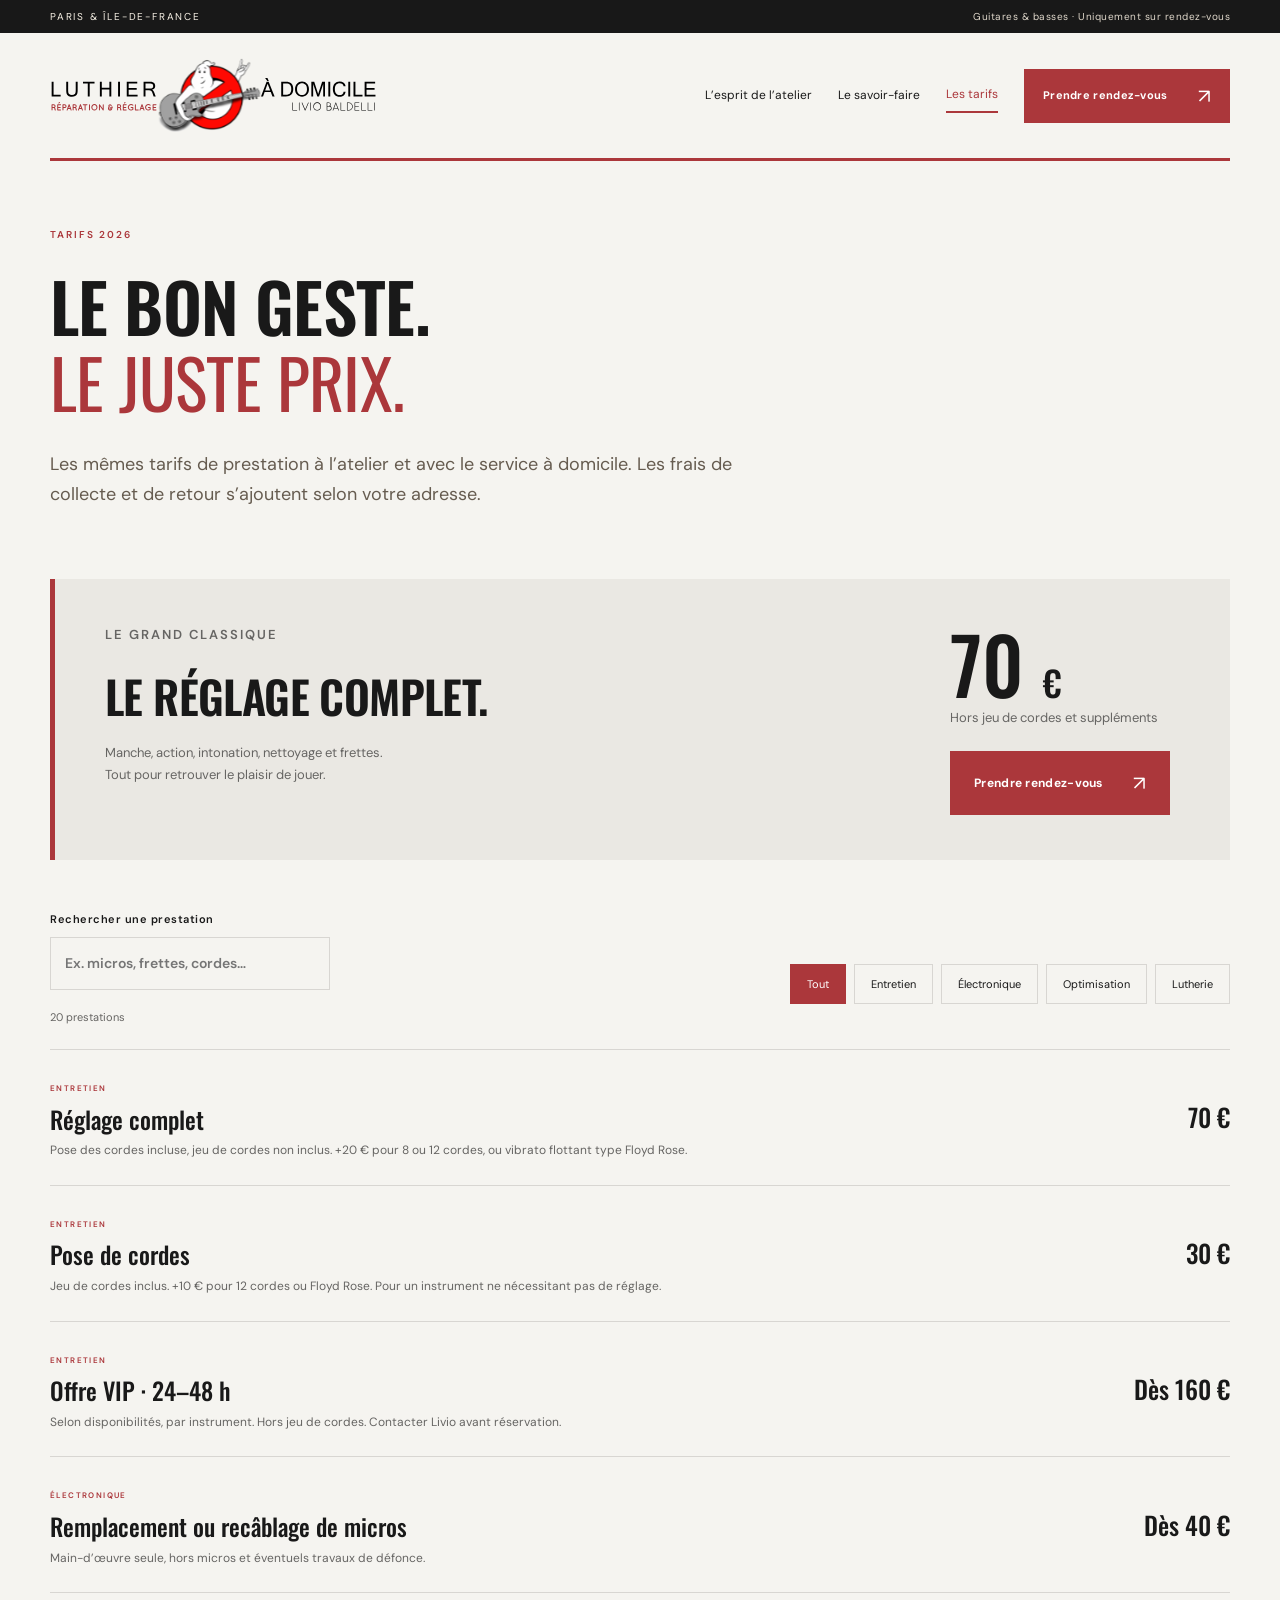
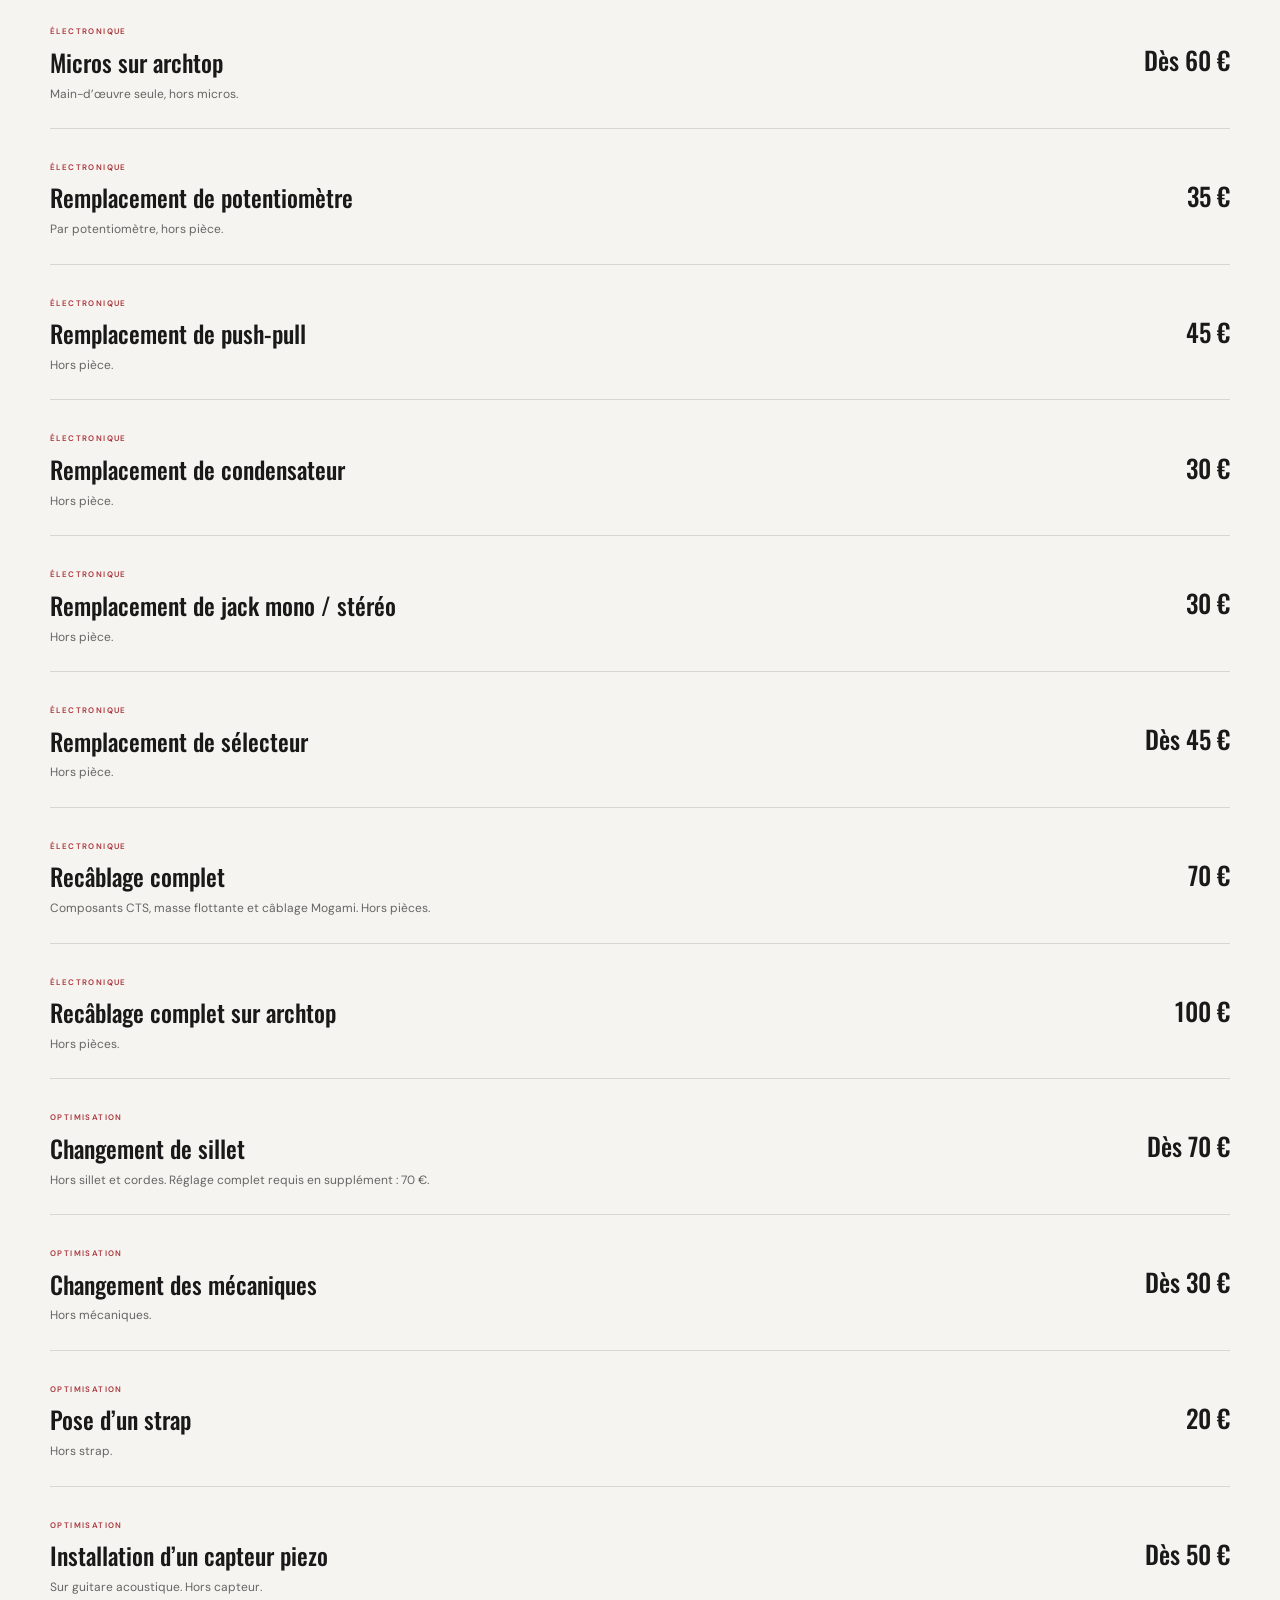
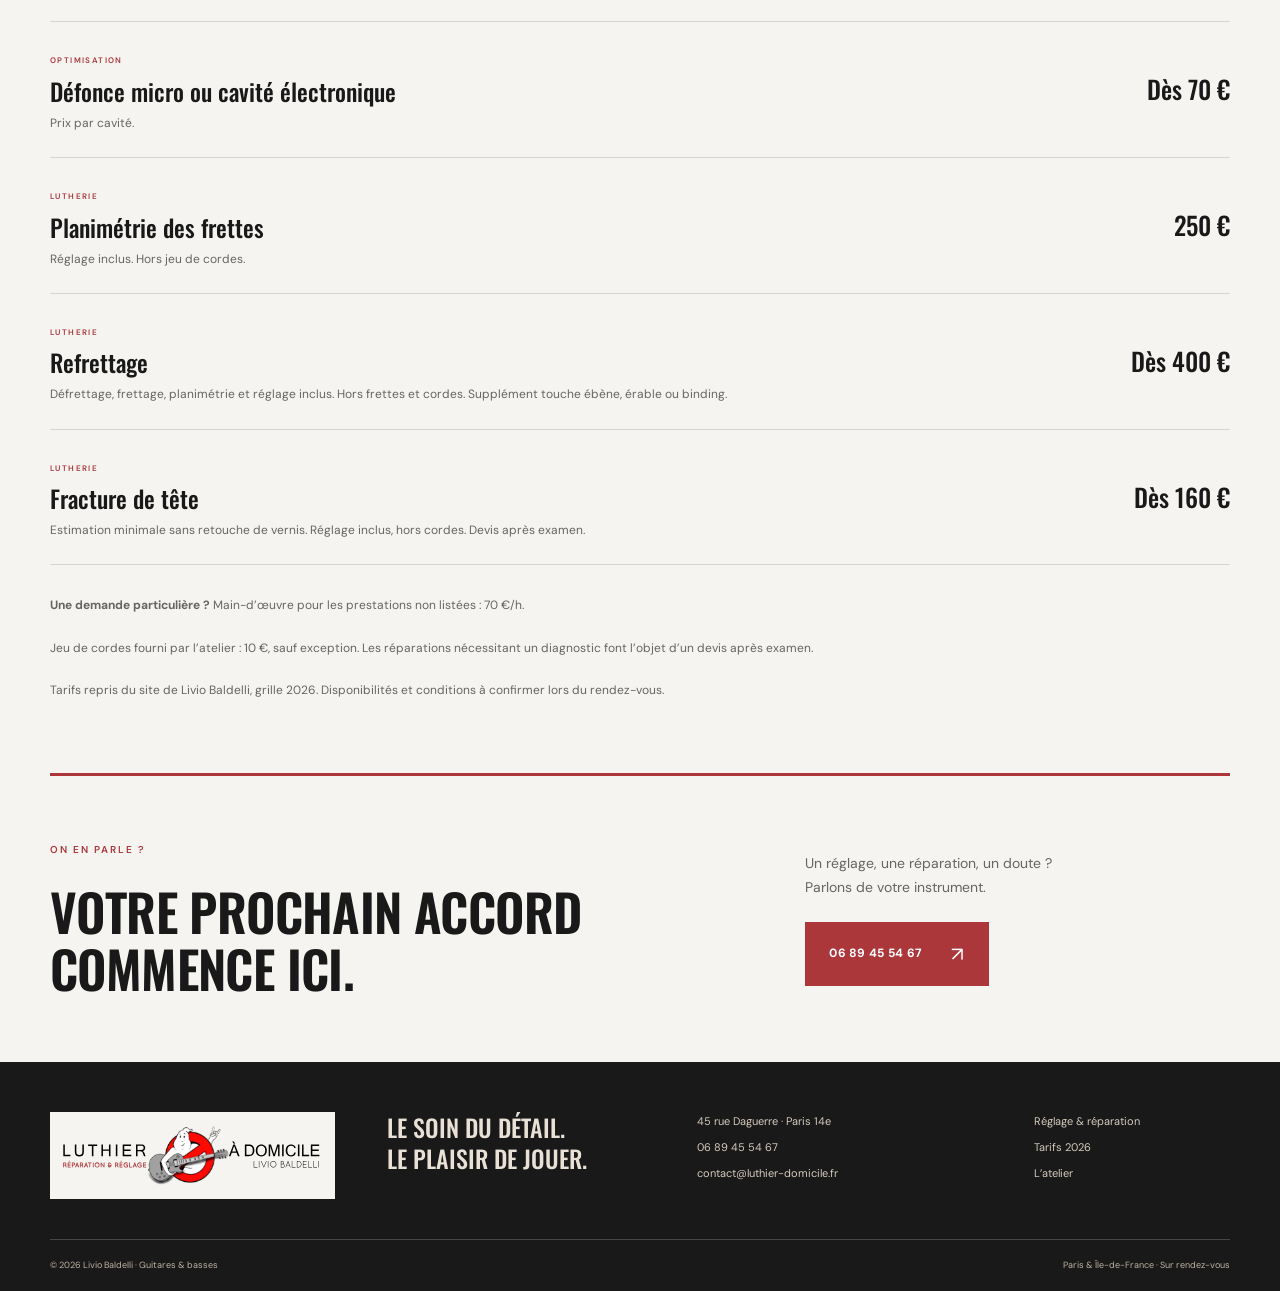
==== nos-tarifs.html @ fce6a9d0 "Add files via upload" ====
<!doctype html><html lang="fr"><head><meta charset="utf-8"><meta name="viewport" content="width=device-width,initial-scale=1"><title>Tarifs luthier Paris 2026 · Réglage guitare 70 € | Livio Baldelli</title><meta name="description" content="Consultez les tarifs 2026 : réglage complet 70 €, pose de cordes 30 €, planimétrie 250 €. Lutherie et électronique guitare et basse à Paris."><link rel="canonical" href="https://livio-baldelli-luthier.divine-swan-0607.chatgpt.site/nos-tarifs.html"><meta name="theme-color" content="#181818"><meta property="og:type" content="website"><meta property="og:locale" content="fr_FR"><meta property="og:title" content="Tarifs luthier Paris 2026 · Réglage guitare 70 € | Livio Baldelli"><meta property="og:description" content="Consultez les tarifs 2026 : réglage complet 70 €, pose de cordes 30 €, planimétrie 250 €. Lutherie et électronique guitare et basse à Paris."><meta property="og:url" content="https://livio-baldelli-luthier.divine-swan-0607.chatgpt.site/nos-tarifs.html"><meta property="og:image" content="https://livio-baldelli-luthier.divine-swan-0607.chatgpt.site/assets/atelier.webp"><meta name="twitter:card" content="summary_large_image"><link rel="icon" href="/assets/mascotte-originale.png" type="image/png"><link rel="stylesheet" href="/assets/style.css"><script type="application/ld+json">{"@context": "https://schema.org", "@type": "LocalBusiness", "@id": "https://livio-baldelli-luthier.divine-swan-0607.chatgpt.site/#atelier", "name": "Livio Baldelli – Luthier à domicile", "url": "https://livio-baldelli-luthier.divine-swan-0607.chatgpt.site", "image": "https://livio-baldelli-luthier.divine-swan-0607.chatgpt.site/assets/atelier.webp", "telephone": "+33689455467", "email": "contact@luthier-domicile.fr", "address": {"@type": "PostalAddress", "streetAddress": "45 rue Daguerre", "postalCode": "75014", "addressLocality": "Paris", "addressCountry": "FR"}, "areaServed": ["Paris", "Île-de-France"], "description": "Réglage, réparation et restauration de guitares et basses. Collecte et retour à domicile à Paris et en Île-de-France. Atelier uniquement sur rendez-vous."}</script><script defer src="/assets/main.js"></script></head><body><a class="skip" href="#main">Aller au contenu</a><div class="topline">PARIS & ÎLE-DE-FRANCE <span>Guitares & basses · Uniquement sur rendez-vous</span></div><header class="header wrap"><a class="brand" href="/" aria-label="Livio Baldelli, accueil"><img class="original-logo" src="/assets/logo.svg" alt="Luthier à domicile — Livio Baldelli" width="4055" height="967"></a><button class="menu-button" aria-label="Ouvrir le menu" aria-expanded="false" aria-controls="navigation">Menu <span>☰</span></button><nav id="navigation" aria-label="Navigation principale"><a href="/page/1/le-concept.html" >L’esprit de l’atelier</a><a href="/page/2/reglage-et-reparations.html" >Le savoir-faire</a><a href="/nos-tarifs.html" aria-current="page">Les tarifs</a><a class="button small" href="/contact/contactez-nous.html">Prendre rendez-vous<span aria-hidden="true">↗</span></a></nav></header><main id="main"><section class="page-intro wrap"><p class="eyebrow">TARIFS 2026</p><h1>Le bon geste.<br><em>Le juste prix.</em></h1><p class="lead">Les mêmes tarifs de prestation à l’atelier et avec le service à domicile. Les frais de collecte et de retour s’ajoutent selon votre adresse.</p></section><section class="wrap price-section"><div class="price-feature"><div><p class="eyebrow">LE GRAND CLASSIQUE</p><h2>Le réglage complet.</h2><p>Manche, action, intonation, nettoyage et frettes.<br>Tout pour retrouver le plaisir de jouer.</p></div><div><strong>70 <small>€</small></strong><p>Hors jeu de cordes et suppléments</p><a class="button" href="/contact/contactez-nous.html">Prendre rendez-vous<span aria-hidden="true">↗</span></a></div></div><div class="price-controls"><label for="price-search">Rechercher une prestation<input id="price-search" type="search" placeholder="Ex. micros, frettes, cordes…"></label><div class="filters" aria-label="Filtrer les tarifs"><button data-filter="Tout" aria-pressed="true">Tout</button><button data-filter="Entretien" aria-pressed="false">Entretien</button><button data-filter="Électronique" aria-pressed="false">Électronique</button><button data-filter="Optimisation" aria-pressed="false">Optimisation</button><button data-filter="Lutherie" aria-pressed="false">Lutherie</button></div></div><p id="price-count" class="muted" aria-live="polite">20 prestations</p><div class="price-list"><article class="price-row" data-category="Entretien"><div><span class="eyebrow">Entretien</span><h3>Réglage complet</h3><p>Pose des cordes incluse, jeu de cordes non inclus. +20 € pour 8 ou 12 cordes, ou vibrato flottant type Floyd Rose.</p></div><strong>70 €</strong></article><article class="price-row" data-category="Entretien"><div><span class="eyebrow">Entretien</span><h3>Pose de cordes</h3><p>Jeu de cordes inclus. +10 € pour 12 cordes ou Floyd Rose. Pour un instrument ne nécessitant pas de réglage.</p></div><strong>30 €</strong></article><article class="price-row" data-category="Entretien"><div><span class="eyebrow">Entretien</span><h3>Offre VIP · 24–48 h</h3><p>Selon disponibilités, par instrument. Hors jeu de cordes. Contacter Livio avant réservation.</p></div><strong>Dès 160 €</strong></article><article class="price-row" data-category="Électronique"><div><span class="eyebrow">Électronique</span><h3>Remplacement ou recâblage de micros</h3><p>Main-d’œuvre seule, hors micros et éventuels travaux de défonce.</p></div><strong>Dès 40 €</strong></article><article class="price-row" data-category="Électronique"><div><span class="eyebrow">Électronique</span><h3>Micros sur archtop</h3><p>Main-d’œuvre seule, hors micros.</p></div><strong>Dès 60 €</strong></article><article class="price-row" data-category="Électronique"><div><span class="eyebrow">Électronique</span><h3>Remplacement de potentiomètre</h3><p>Par potentiomètre, hors pièce.</p></div><strong>35 €</strong></article><article class="price-row" data-category="Électronique"><div><span class="eyebrow">Électronique</span><h3>Remplacement de push-pull</h3><p>Hors pièce.</p></div><strong>45 €</strong></article><article class="price-row" data-category="Électronique"><div><span class="eyebrow">Électronique</span><h3>Remplacement de condensateur</h3><p>Hors pièce.</p></div><strong>30 €</strong></article><article class="price-row" data-category="Électronique"><div><span class="eyebrow">Électronique</span><h3>Remplacement de jack mono / stéréo</h3><p>Hors pièce.</p></div><strong>30 €</strong></article><article class="price-row" data-category="Électronique"><div><span class="eyebrow">Électronique</span><h3>Remplacement de sélecteur</h3><p>Hors pièce.</p></div><strong>Dès 45 €</strong></article><article class="price-row" data-category="Électronique"><div><span class="eyebrow">Électronique</span><h3>Recâblage complet</h3><p>Composants CTS, masse flottante et câblage Mogami. Hors pièces.</p></div><strong>70 €</strong></article><article class="price-row" data-category="Électronique"><div><span class="eyebrow">Électronique</span><h3>Recâblage complet sur archtop</h3><p>Hors pièces.</p></div><strong>100 €</strong></article><article class="price-row" data-category="Optimisation"><div><span class="eyebrow">Optimisation</span><h3>Changement de sillet</h3><p>Hors sillet et cordes. Réglage complet requis en supplément : 70 €.</p></div><strong>Dès 70 €</strong></article><article class="price-row" data-category="Optimisation"><div><span class="eyebrow">Optimisation</span><h3>Changement des mécaniques</h3><p>Hors mécaniques.</p></div><strong>Dès 30 €</strong></article><article class="price-row" data-category="Optimisation"><div><span class="eyebrow">Optimisation</span><h3>Pose d’un strap</h3><p>Hors strap.</p></div><strong>20 €</strong></article><article class="price-row" data-category="Optimisation"><div><span class="eyebrow">Optimisation</span><h3>Installation d’un capteur piezo</h3><p>Sur guitare acoustique. Hors capteur.</p></div><strong>Dès 50 €</strong></article><article class="price-row" data-category="Optimisation"><div><span class="eyebrow">Optimisation</span><h3>Défonce micro ou cavité électronique</h3><p>Prix par cavité.</p></div><strong>Dès 70 €</strong></article><article class="price-row" data-category="Lutherie"><div><span class="eyebrow">Lutherie</span><h3>Planimétrie des frettes</h3><p>Réglage inclus. Hors jeu de cordes.</p></div><strong>250 €</strong></article><article class="price-row" data-category="Lutherie"><div><span class="eyebrow">Lutherie</span><h3>Refrettage</h3><p>Défrettage, frettage, planimétrie et réglage inclus. Hors frettes et cordes. Supplément touche ébène, érable ou binding.</p></div><strong>Dès 400 €</strong></article><article class="price-row" data-category="Lutherie"><div><span class="eyebrow">Lutherie</span><h3>Fracture de tête</h3><p>Estimation minimale sans retouche de vernis. Réglage inclus, hors cordes. Devis après examen.</p></div><strong>Dès 160 €</strong></article></div><p id="empty" hidden>Aucune prestation trouvée. Essayez un autre mot ou appelez Livio.</p><div class="price-notes"><p><strong>Une demande particulière ?</strong> Main-d’œuvre pour les prestations non listées : 70 €/h.</p><p>Jeu de cordes fourni par l’atelier : 10 €, sauf exception. Les réparations nécessitant un diagnostic font l’objet d’un devis après examen.</p><p>Tarifs repris du site de Livio Baldelli, grille 2026. Disponibilités et conditions à confirmer lors du rendez-vous.</p></div></section><section class="contact-strip wrap"><div><p class="eyebrow">ON EN PARLE ?</p><h2>Votre prochain accord<br>commence ici.</h2></div><div><p>Un réglage, une réparation, un doute ?<br>Parlons de votre instrument.</p><a class="button" href="tel:+33689455467">06 89 45 54 67<span aria-hidden="true">↗</span></a></div></section></main><footer><div class="wrap footer-main"><a class="brand light" href="/" aria-label="Livio Baldelli, accueil"><img class="original-logo" src="/assets/logo.svg" alt="Luthier à domicile — Livio Baldelli" width="4055" height="967" loading="lazy"></a><p>Le soin du détail.<br>Le plaisir de jouer.</p><div><a href="/contact/contactez-nous.html">45 rue Daguerre · Paris 14e</a><a href="tel:+33689455467">06 89 45 54 67</a><a href="mailto:contact@luthier-domicile.fr">contact@luthier-domicile.fr</a></div><div><a href="/page/2/reglage-et-reparations.html">Réglage & réparation</a><a href="/nos-tarifs.html">Tarifs 2026</a><a href="/page/1/le-concept.html">L’atelier</a></div></div><div class="wrap footer-bottom"><span>© 2026 Livio Baldelli · Guitares & basses</span><span>Paris & Île-de-France · Sur rendez-vous</span></div></footer><a class="mobile-call" href="tel:+33689455467">Appeler Livio · 06 89 45 54 67 ↗</a></body></html>
---- assets/style.css ----
@import url('https://fonts.googleapis.com/css2?family=DM+Sans:wght@400;500;600;700&family=Manrope:wght@400;500;600;700;800&family=Oswald:wght@400;500;600;700&display=swap');
:root{--paper:#f6f3ec;--ink:#302b25;--muted:#746c62;--accent:#a44d30;--border:#dcd5c9;--cream:#eae3d7;--serif:Georgia,'Times New Roman',serif}*{box-sizing:border-box}html{scroll-behavior:smooth;scroll-padding-top:110px}body{margin:0;background:var(--paper);color:var(--ink);font-family:'DM Sans',Arial,sans-serif;font-size:15px;line-height:1.7}a{color:inherit;text-decoration:none}button,input,textarea{font:inherit}button,a,input,textarea,summary{-webkit-tap-highlight-color:transparent}button{cursor:pointer}a:focus-visible,button:focus-visible,summary:focus-visible{outline:3px solid #b66c44;outline-offset:5px}img{display:block;max-width:100%;object-fit:cover}p{margin:0 0 22px}h1,h2,h3{font-weight:400;margin:0;line-height:1.12}h1,h2{font-family:var(--serif);letter-spacing:-2.3px}h1{font-size:clamp(50px,5.8vw,86px)}h2{font-size:clamp(36px,4vw,56px)}h3{font-family:var(--serif);font-size:28px;letter-spacing:-.6px}em{color:var(--accent);font-weight:400}small{font-size:12px}.wrap{width:min(1320px,calc(100% - 100px));margin-inline:auto}.topline{background:var(--ink);color:#f8f2e6;padding:8px 50px;font-size:10px;letter-spacing:1.8px;display:flex;justify-content:space-between}.topline span{letter-spacing:.5px;color:#e0d8cb}.header{display:flex;align-items:center;justify-content:space-between;gap:24px;height:107px}.brand{font-family:'Manrope',Arial,sans-serif;font-weight:800;font-size:20px;letter-spacing:1px;line-height:1.2;display:flex;align-items:center;gap:10px}.brand small{display:block;font-family:'DM Sans',Arial,sans-serif;font-weight:400;letter-spacing:3px;font-size:9px;margin-top:8px}.brand-mark{font-family:Georgia;font-size:50px;font-weight:400;color:var(--accent)}nav{display:flex;gap:32px;align-items:center;font-size:12px}nav>a:not(.button){position:relative;padding:6px 0}nav a[aria-current],nav>a:hover{color:var(--accent)}.button{display:inline-flex;justify-content:space-between;align-items:center;gap:30px;background:var(--accent);color:white;padding:17px 23px;font-size:12px;font-weight:600;border:1px solid var(--accent);transition:background .2s,transform .2s;line-height:1.4}.button:hover{background:#80391f;border-color:#80391f;transform:translateY(-2px)}.button span{font-size:20px;font-weight:400}.button.small{padding:12px 18px;font-size:11px}.menu-button{display:none}.hero{display:grid;grid-template-columns:1.02fr 1fr;min-height:620px;padding:20px 0 58px;gap:32px;align-items:stretch}.hero-copy{padding:45px 0 14px}.eyebrow{font-size:10px;font-weight:600;letter-spacing:2px;text-transform:uppercase;margin-bottom:25px;color:var(--accent);line-height:1.7}.line{display:inline-block;width:28px;height:1px;background:var(--accent);vertical-align:middle;margin-right:7px}.hero h1{margin-bottom:25px}.lead{font-size:18px;line-height:1.65;color:#665c50}.hero .lead{font-size:20px;margin-bottom:20px}.hero-description{color:var(--muted);font-size:13px}.hero-actions{display:flex;align-items:center;gap:23px;flex-wrap:wrap;margin-top:30px}.text-link{display:inline-flex;gap:22px;align-items:center;border-bottom:1px solid var(--border);padding:9px 0;font-size:12px;font-weight:600}.text-link:hover{color:var(--accent);border-color:var(--accent)}.hero-note{font-size:10px;margin-top:35px;color:var(--muted);display:flex;gap:9px;align-items:center}.hero-note span{color:var(--accent);font-size:20px}.hero-photo{position:relative;min-height:555px}.hero-photo>img{height:100%;width:100%;position:absolute;object-position:49% 50%}.hero-photo:after{content:'';position:absolute;inset:60% 0 0;background:linear-gradient(transparent,#17130d99);pointer-events:none}.photo-label{position:absolute;bottom:25px;left:28px;right:28px;display:flex;justify-content:space-between;align-items:flex-end;color:white;font-size:10px;letter-spacing:2px;z-index:1}.round-stamp{position:absolute;right:-20px;top:32px;width:116px;height:116px;border-radius:50%;background:var(--paper);border:1px solid #b9aa94;outline:7px solid var(--paper);display:flex;justify-content:center;align-items:center;flex-direction:column;font-size:7px;letter-spacing:1.4px;line-height:1.2;transform:rotate(12deg);text-align:center}.round-stamp strong{font:italic 19px Georgia;letter-spacing:0}.ribbon{border-block:1px solid var(--border);display:flex;align-items:center;justify-content:center;gap:6vw;padding:23px 25px;font-size:10px;letter-spacing:1.8px}.ribbon i{color:var(--accent);font-style:normal}.section{padding-block:90px}.section-heading{display:flex;justify-content:space-between;align-items:flex-end;gap:40px;margin-bottom:42px}.section-heading>p{color:var(--muted);font-size:13px;margin:0 0 6px}.service-grid{display:grid;grid-template-columns:repeat(3,1fr);border-block:1px solid var(--border)}.service-card{padding:30px 32px 25px 0;transition:background .2s}.service-card+.service-card{border-left:1px solid var(--border);padding-left:32px}.service-card:hover{background:#eee7db}.service-number{display:block;font-size:10px;color:var(--accent);margin-bottom:45px}.service-card h3{margin-bottom:17px}.service-card p{font-size:13px;color:var(--muted);max-width:300px;min-height:48px}.card-bottom{display:flex;justify-content:space-between;align-items:center;font-size:10px;margin-top:35px}.card-bottom b{font-size:23px;font-weight:400;color:var(--accent)}.story{display:grid;grid-template-columns:1.1fr 1fr;gap:80px;align-items:center;padding-bottom:95px}.story-image img{height:425px;width:100%;object-position:55% center}.story-image>span{display:block;font-size:9px;letter-spacing:1.7px;margin-top:12px;color:var(--muted)}.story-copy h2{font-size:46px;margin-bottom:28px}.story-copy p:not(.eyebrow){font-size:14px;color:var(--muted);max-width:440px}.process{padding-block:85px;background:var(--cream)}.steps{display:grid;grid-template-columns:repeat(3,1fr);gap:60px;margin-top:55px}.steps article{border-top:1px solid #c7bdad;padding-top:20px}.steps span{font-family:var(--serif);font-size:35px;color:var(--accent)}.steps h3{margin:20px 0 15px}.steps p{font-size:13px;color:var(--muted)}.process-foot{display:flex;align-items:center;justify-content:space-between;border-top:1px solid #c7bdad;margin-top:25px;padding-top:20px;gap:30px}.process-foot>span{font-size:12px;color:var(--muted)}.faq-layout{display:grid;grid-template-columns:1fr 1.3fr;gap:60px}.faq-layout>div>p:not(.eyebrow){margin-top:20px;color:var(--muted);font-size:13px}details{border-bottom:1px solid var(--border)}details:first-child{border-top:1px solid var(--border)}summary{list-style:none;cursor:pointer;display:flex;gap:20px;align-items:center;justify-content:space-between;padding:23px 0;font-size:13px;font-weight:500}summary::-webkit-details-marker{display:none}summary span{font-size:23px;color:var(--accent);font-weight:400}details[open] summary span{transform:rotate(45deg)}details>p{font-size:13px;color:var(--muted);padding-right:30px}.contact-strip{border-top:1px solid var(--border);padding-block:65px;display:flex;align-items:center;justify-content:space-between;gap:40px}.contact-strip>div:last-child{width:36%}.contact-strip p:not(.eyebrow){color:var(--muted);font-size:14px}footer{background:var(--ink);color:#e9e1d5;padding-top:50px}.footer-main{display:grid;grid-template-columns:1.1fr 1fr 1.1fr .7fr;gap:30px;padding-bottom:40px;align-items:start}.footer-main .brand{display:block;font-size:16px}.footer-main p{font-family:var(--serif);font-size:24px;line-height:1.3}.footer-main>div a{display:block;font-size:11px;margin-bottom:7px;color:#d5cbbd}.footer-main a:hover{text-decoration:underline}.footer-bottom{border-top:1px solid #544b41;padding-block:18px;display:flex;justify-content:space-between;gap:15px;font-size:9px;color:#bfb3a2}.mobile-call{display:none}.page-intro{padding-block:65px 70px;border-top:1px solid var(--border)}.page-intro h1{font-size:clamp(48px,5.3vw,74px);margin-bottom:30px}.page-intro .lead{max-width:730px;margin-bottom:0}.profile{display:grid;grid-template-columns:1fr 1fr;gap:90px;align-items:center}.profile img{width:100%;max-height:620px}.profile h2{margin-bottom:30px}.profile p:not(.eyebrow){color:var(--muted)}.profile .signature{font-family:var(--serif);font-size:26px}.two-columns{display:grid;grid-template-columns:1fr 1fr;gap:90px}.two-columns h2{margin-bottom:25px}.two-columns p{color:var(--muted);font-size:14px}.service-detail{display:grid;grid-template-columns:1fr 3fr;gap:40px;border-top:1px solid var(--border);padding-block:65px;scroll-margin-top:30px}.detail-number{font:64px var(--serif);color:#b2a28d}.service-detail>div{max-width:760px}.service-detail h2{margin-bottom:20px}.service-detail p:not(.lead){color:var(--muted)}.checklist{list-style:none;padding:0;margin:30px 0}.checklist li{border-bottom:1px solid var(--border);padding:13px 0;font-size:14px}.checklist li:before{content:'↗';color:var(--accent);margin-right:16px}.wide-photo img{height:420px;width:100%;object-position:center 40%}.price-feature{background:var(--cream);padding:45px 50px;display:flex;justify-content:space-between;gap:40px}.price-feature h2{font-size:45px;margin-bottom:20px}.price-feature p{font-size:13px;color:var(--muted)}.price-feature strong{font-family:var(--serif);font-size:78px;line-height:1}.price-feature strong small{font-size:35px}.price-feature>div:last-child{min-width:230px}.price-controls{padding-top:50px;display:flex;gap:35px;align-items:flex-end;justify-content:space-between}.price-controls label{min-width:280px}.filters{display:flex;flex-wrap:wrap;gap:8px;padding-bottom:4px}.filters button{background:transparent;color:var(--ink);border:1px solid var(--border);padding:10px 16px;font-size:11px}.filters button[aria-pressed=true]{background:var(--ink);color:white;border-color:var(--ink)}label{display:block;font-size:11px;font-weight:600;letter-spacing:.5px;margin-bottom:18px}input,textarea{display:block;width:100%;border:1px solid var(--border);padding:14px;background:transparent;color:var(--ink);margin-top:8px;border-radius:0;font-size:14px}input:focus,textarea:focus{outline:2px solid var(--accent);outline-offset:2px}.muted{font-size:11px;color:var(--muted)}.price-row{display:flex;justify-content:space-between;gap:35px;padding-block:24px;border-top:1px solid var(--border);align-items:center}.price-row[hidden]{display:none}.price-row .eyebrow{font-size:8px;letter-spacing:1.4px}.price-row h3{font-size:24px;margin:6px 0 8px}.price-row p{font-size:12px;color:var(--muted);margin:0;max-width:750px}.price-row>strong{font-family:var(--serif);font-size:25px;white-space:nowrap;font-weight:400}.price-notes{border-top:1px solid var(--border);padding-block:30px 50px}.price-notes p{font-size:12px;color:var(--muted)}.contact-grid{display:grid;grid-template-columns:1fr 1fr;gap:24px}.contact-card{border:1px solid var(--border);padding:45px}.contact-card h2{font-size:46px;margin-bottom:30px}.contact-card p{font-size:14px;color:var(--muted)}.contact-card .text-link{display:table;margin-top:20px}.dark{background:var(--ink);color:var(--paper);border-color:var(--ink)}.dark .eyebrow{color:#d4a182}.dark p{color:#d0c4b5}.dark .button{background:#e9dfce;color:var(--ink);border-color:#e9dfce}.small-text,.contact-card p.small-text{font-size:11px;margin-top:15px;color:var(--muted)}.dark p.small-text{color:#c9bdac}.email-link{font-size:15px;border-bottom:1px solid var(--accent);padding-bottom:7px;overflow-wrap:anywhere}.skip{position:absolute;top:-70px;left:20px;padding:15px;z-index:100;background:white}.skip:focus{top:10px}
@media(min-width:1600px){.hero{min-height:680px}.hero-copy{padding-top:65px}.hero-photo{min-height:600px}}@media(max-width:1100px){.wrap{width:calc(100% - 60px)}nav{gap:20px}.brand{font-size:17px}.hero{gap:20px}.hero-photo{min-height:530px}.hero h1{font-size:64px}.hero-actions{gap:12px}.hero-actions .text-link{font-size:11px}.round-stamp{right:-10px}.story{gap:40px}.story-copy h2{font-size:39px}.ribbon{gap:4vw}.price-controls{align-items:stretch;flex-direction:column;gap:0}.profile,.two-columns{gap:45px}}
@media(max-width:800px){.wrap{width:calc(100% - 40px)}.topline{padding:8px 20px;font-size:8px}.topline span{font-size:8px}.header{height:85px;position:relative}.brand{font-size:16px}.brand small{font-size:8px;letter-spacing:2px}.brand-mark{font-size:43px}.menu-button{display:flex;align-items:center;gap:12px;background:none;border:0;color:var(--ink);font-size:12px;padding:10px 0}nav{display:none;position:absolute;z-index:20;top:85px;left:-20px;right:-20px;background:var(--paper);border-bottom:1px solid var(--border);padding:24px;box-shadow:0 15px 20px #302b2510}nav.open{display:flex;flex-direction:column;align-items:stretch;gap:18px}.hero{grid-template-columns:1fr;padding-top:0;padding-bottom:35px;gap:30px}.hero-copy{padding-top:22px}.hero h1{font-size:64px}.hero .eyebrow{font-size:8px}.hero .lead{font-size:18px}.hero-description{font-size:13px}.hero-description br{display:none}.hero-note{margin-top:23px}.hero-photo{min-height:420px}.hero-photo>img{object-position:center 58%}.round-stamp{right:15px;top:22px;width:100px;height:100px}.ribbon{flex-wrap:wrap;gap:12px 20px;font-size:8px;padding:18px}.ribbon i:last-of-type{display:none}.section{padding-block:58px}.section-heading{display:block;margin-bottom:30px}.section-heading>p{margin-top:24px}.service-grid{grid-template-columns:1fr}.service-card{padding:25px 0!important}.service-card+.service-card{border-left:0;border-top:1px solid var(--border)}.service-number{margin-bottom:20px}.service-card p{max-width:100%;min-height:0}.card-bottom{margin-top:20px}.story{grid-template-columns:1fr;gap:32px;padding-bottom:60px}.story-image img{height:auto;aspect-ratio:1.25;object-position:55%}.story-copy h2{font-size:40px}.story-copy p:not(.eyebrow){max-width:none}.process{padding-block:55px}.steps{grid-template-columns:1fr;gap:18px;margin-top:35px}.steps article{display:grid;grid-template-columns:50px 1fr;column-gap:15px}.steps h3{margin:8px 0 15px}.steps p{grid-column:2}.steps span{grid-row:span 2}.process-foot{display:block}.process-foot .text-link{margin-top:15px}.faq-layout{grid-template-columns:1fr;gap:25px}.contact-strip{padding-block:45px;display:block}.contact-strip>div:last-child{width:auto;margin-top:30px}.contact-strip h2{font-size:42px}.footer-main{grid-template-columns:1fr 1fr;gap:30px 20px}.footer-main .brand{font-size:13px}.footer-main .brand small{font-size:7px}.footer-main p{font-size:21px}.footer-main>div a{font-size:10px;overflow-wrap:anywhere}.footer-bottom{display:block;padding-bottom:75px}.footer-bottom span{display:block}.mobile-call{display:block;position:fixed;bottom:0;left:0;right:0;background:var(--accent);color:white;text-align:center;padding:13px 10px calc(13px + env(safe-area-inset-bottom));font-size:12px;z-index:25;box-shadow:0 -3px 15px #302b2515}.page-intro{padding-block:38px 45px}.page-intro h1{font-size:49px}.page-intro .lead{font-size:16px}.profile,.two-columns{grid-template-columns:1fr;gap:30px}.profile img{max-height:450px;object-position:center 35%}.profile p:not(.eyebrow){font-size:14px}.service-detail{grid-template-columns:1fr;gap:15px;padding-block:40px}.detail-number{font-size:40px}.service-detail h2{font-size:38px}.service-detail .lead{font-size:17px}.service-detail p{font-size:14px}.wide-photo img{height:270px}.price-feature{display:block;padding:28px}.price-feature h2{font-size:36px}.price-feature>div:last-child{margin-top:30px}.price-feature strong{font-size:65px}.price-controls{padding-top:30px}.filters{gap:6px}.filters button{padding:9px 12px;font-size:10px}.price-row{gap:15px;align-items:flex-start}.price-row h3{font-size:21px}.price-row>strong{font-size:21px;padding-top:25px}.price-row p{font-size:11px}.contact-grid{grid-template-columns:1fr}.contact-card{padding:30px}.contact-card h2{font-size:40px}}
@media(prefers-reduced-motion:reduce){html{scroll-behavior:auto}*,*:before,*:after{transition:none!important}}

/* Identité d’origine : logo officiel, rouge, noir et culture guitare. */
:root{--paper:#f5f4f0;--ink:#191919;--muted:#666563;--accent:#ab373b;--border:#d8d6d2;--cream:#eae8e3;--serif:'Oswald','Arial Narrow',Arial,sans-serif}
h1,h2,h3{font-family:var(--serif);font-weight:600;letter-spacing:-.6px}h1,h2{text-transform:uppercase}h1 em,h2 em{font-style:normal}h3{font-weight:500;letter-spacing:0}.topline{background:#181818}.header{height:125px}.header .brand{width:330px;flex:0 1 330px}.original-logo{display:block;width:100%;height:auto;object-fit:contain}.header nav{gap:26px}nav a[aria-current]{border-bottom:2px solid var(--accent)}.button{font-weight:700;letter-spacing:.3px;background:var(--accent);border-color:var(--accent)}.button:hover{background:#83282c;border-color:#83282c}.hero{background:#191919;color:#fff;padding:42px;gap:38px;margin-bottom:40px;position:relative}.hero-copy{padding:17px 0 10px}.hero h1{font-size:clamp(52px,5.6vw,80px);line-height:1.06;margin-bottom:23px}.hero h1 em{color:#e45e62}.hero .eyebrow{color:#e99b9d;font-size:9px}.hero .line{background:#e45e62}.hero .lead{color:#e0ddda;font-size:18px}.hero-description{color:#c0bbb7}.hero .text-link{border-color:#716b67;color:#f5f4f0}.hero .text-link:hover{color:#ee9497;border-color:#ee9497}.hero-note{color:#c8c2bd;font-size:10px;margin-top:28px}.hero-note span{color:#e45e62}.hero-actions{gap:20px;margin-top:25px}.hero-photo{min-height:550px;align-self:stretch}.hero-photo>img{object-position:52% 50%}.hero-photo:after{background:linear-gradient(transparent,#090909cc)}.rock-badge{position:absolute;right:-18px;top:22px;width:130px;padding:10px;background:#f5f4f0;transform:rotate(7deg);box-shadow:5px 6px 0 #ab373b;z-index:2}.rock-badge img{width:100%;height:auto}.ribbon{background:var(--accent);color:#fff;border:0;font-weight:600}.ribbon i{color:#fff}.service-card:hover{background:#e9e6e1}.service-number{font-family:var(--serif);font-size:22px;font-weight:500}.service-card h3{font-size:29px}.card-bottom{font-weight:600}.story-copy h2{font-size:43px}.story-image{position:relative}.story-image>span{border-left:3px solid var(--accent);padding-left:12px;color:#4a4845}.story-copy .text-link{color:var(--accent)}.process{background:#202020;color:#f5f4f0}.process .eyebrow{color:#ee9497}.process .section-heading>p,.process .steps p,.process-foot>span{color:#c7c2bc}.steps article,.process-foot{border-color:#504a45}.steps span{color:#e15a5e;font-family:var(--serif);font-weight:500}.process .text-link{color:#fff;border-color:#69645e}.contact-strip{border-top:3px solid var(--accent)}.footer-main .brand{background:#f5f4f0;padding:12px;width:100%;max-width:285px}.footer-main .brand .original-logo{width:100%;height:auto}.footer-main p{font-family:var(--serif);text-transform:uppercase;font-size:24px;font-weight:500}.footer-bottom{border-color:#464646}.page-intro{border-top:3px solid var(--accent)}.page-intro .eyebrow{color:var(--accent)}.price-feature{border-left:5px solid var(--accent)}.price-feature strong,.price-row>strong{font-family:var(--serif);font-weight:500}.detail-number{color:var(--accent);font-weight:500}.signature{font-family:Georgia,serif!important}.dark{background:#202020}.dark .eyebrow{color:#ee9497}.dark .button{background:var(--accent);border-color:var(--accent);color:white}.dark .button:hover{background:#83282c;border-color:#83282c}.filters button[aria-pressed=true]{background:var(--accent);border-color:var(--accent)}
@media(min-width:1600px){.hero-photo{min-height:590px}.hero-copy{padding-top:30px}}
@media(max-width:1100px){.header .brand{width:285px;flex-basis:285px}.header nav{gap:18px}.hero{padding:30px;gap:26px}.hero h1{font-size:65px}.hero-photo{min-height:560px}.hero-actions{gap:13px}.story-copy h2{font-size:38px}}
@media(max-width:800px){.header{height:100px}.header .brand{width:255px;flex-basis:255px;max-width:calc(100% - 80px)}.header nav{top:100px}.hero{padding:27px 22px 24px;gap:30px;margin-bottom:25px}.hero-copy{padding:0}.hero h1{font-size:clamp(46px,11.8vw,70px)}.hero .eyebrow{font-size:8px;letter-spacing:1.3px}.hero .lead{font-size:17px}.hero-description{font-size:12px}.hero-photo{min-height:360px}.hero-actions{gap:18px}.hero-note{font-size:9px;align-items:flex-start;line-height:1.6}.rock-badge{width:100px;right:10px;top:18px;padding:7px}.story-copy h2{font-size:38px}.page-intro h1{font-size:clamp(40px,10.6vw,54px)}.footer-main .brand{padding:8px;align-self:start}.footer-main p{font-size:22px}.service-card h3{font-size:27px}.price-row h3{font-size:23px}.price-feature h2{font-size:37px}.contact-card h2{font-size:39px}.contact-strip h2{font-size:43px}}
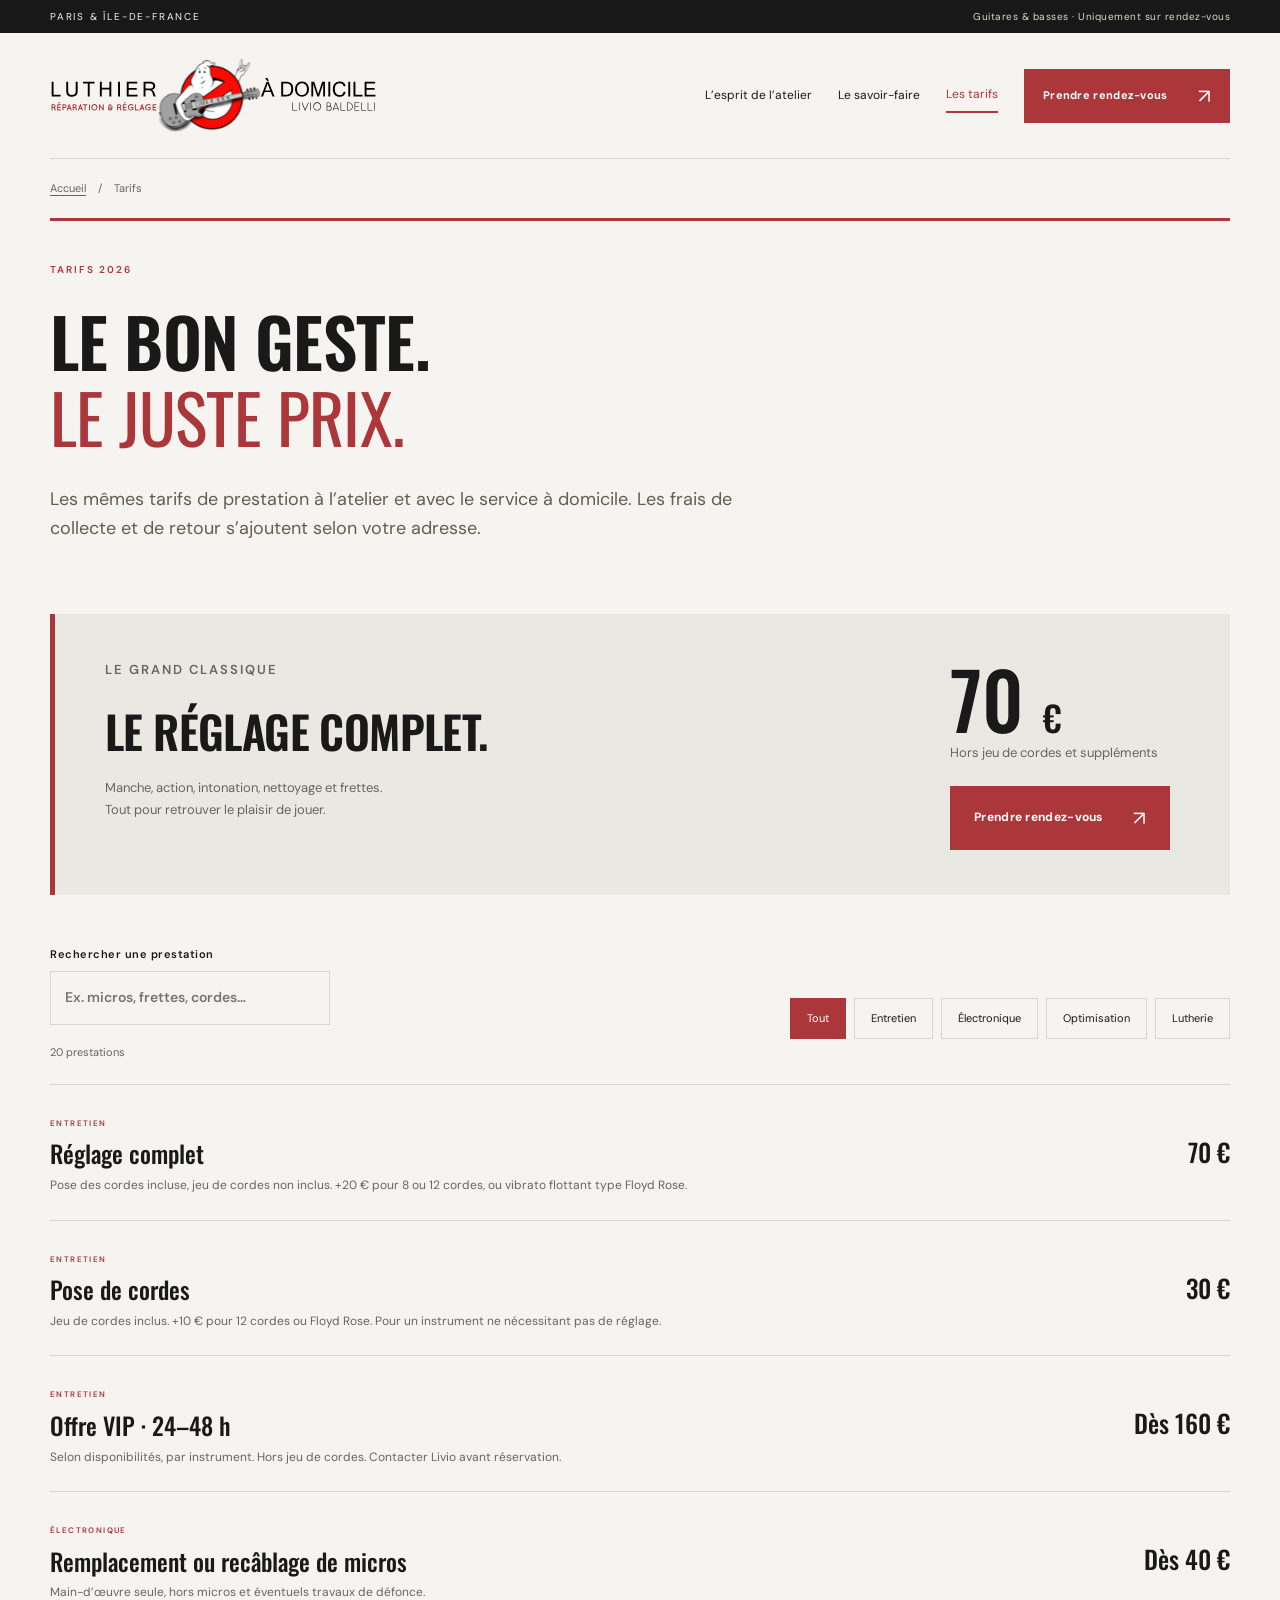
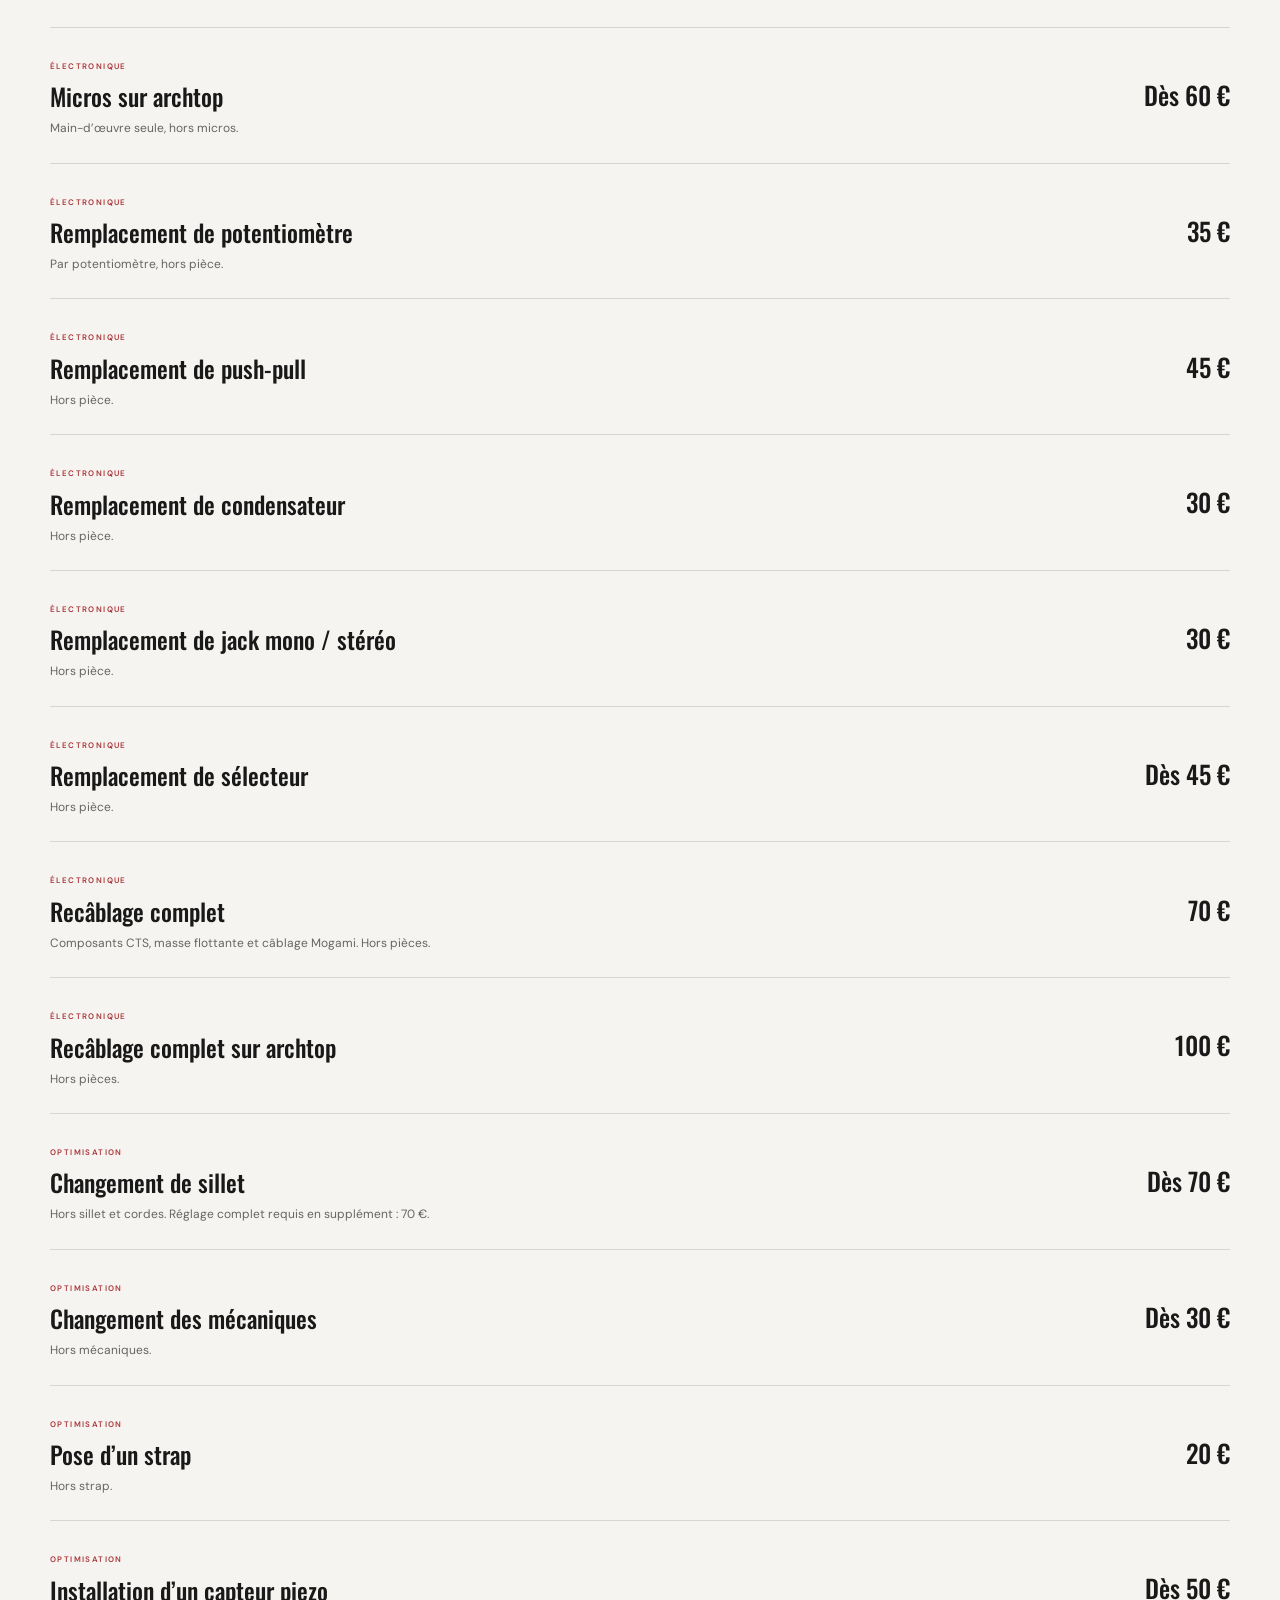
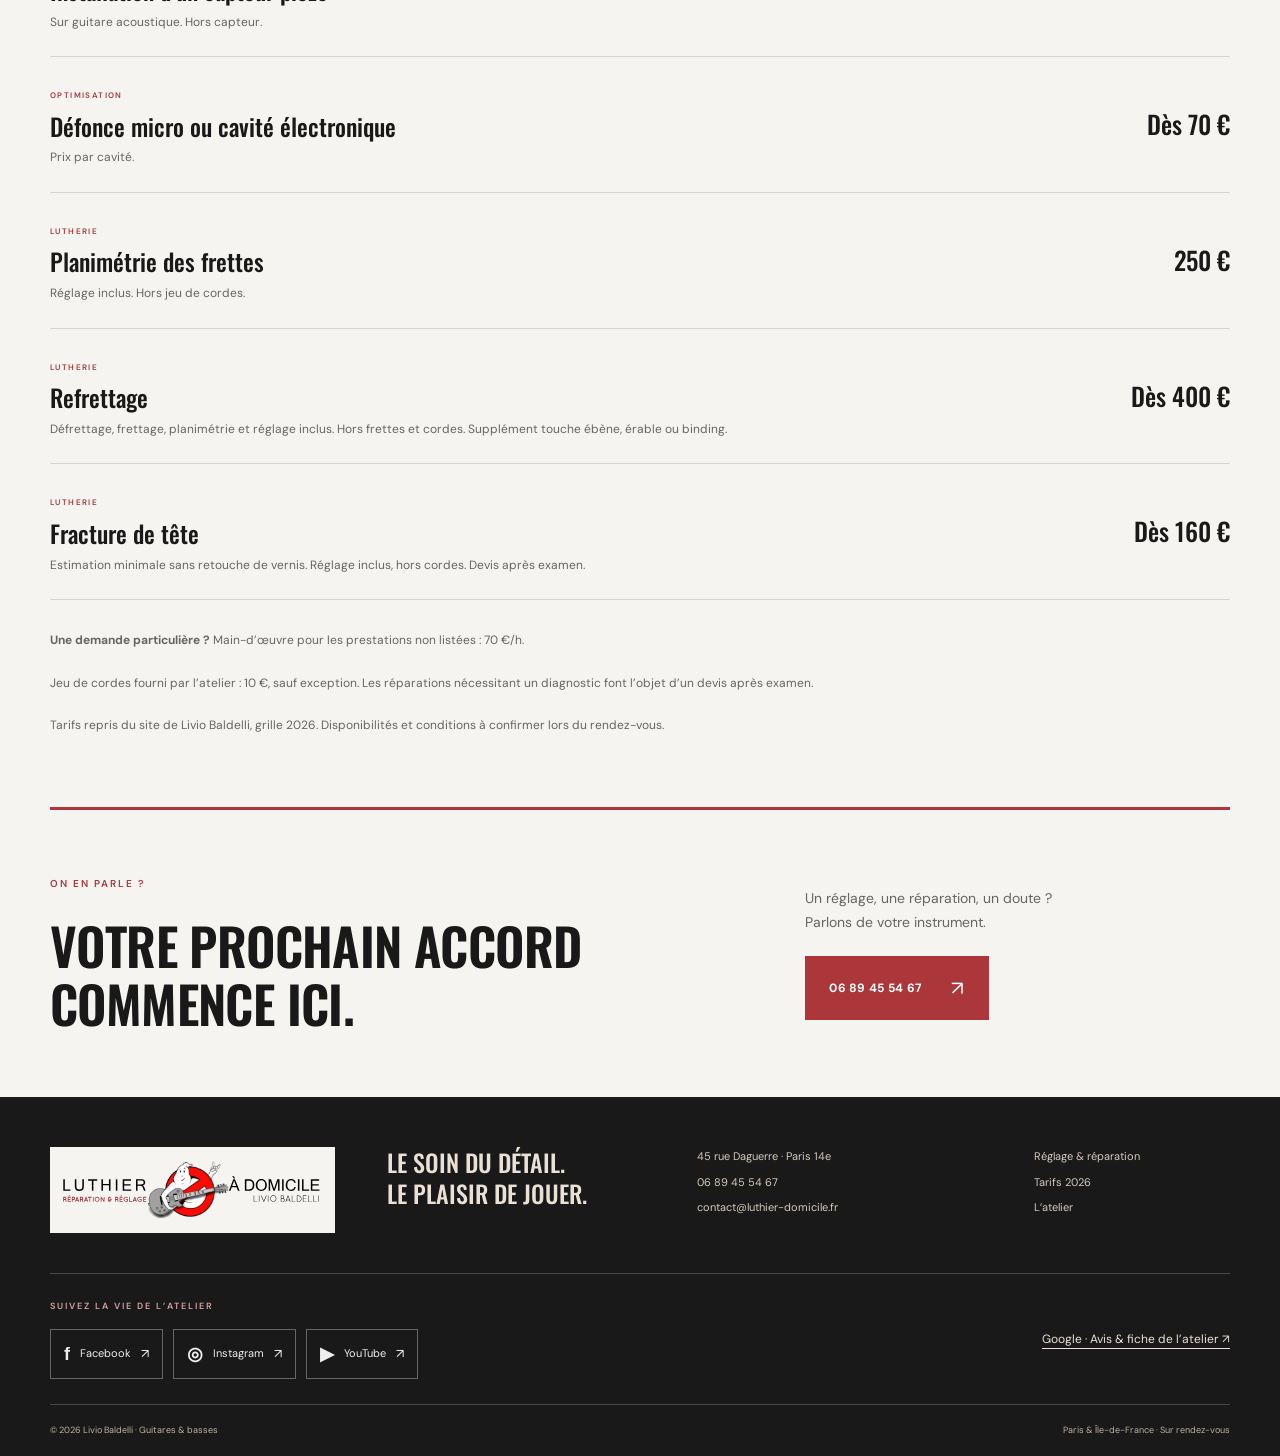
==== commit 7b532b9f: "Update nos-tarifs.html" ====
--- a/nos-tarifs.html
+++ b/nos-tarifs.html
@@ -1 +1 @@
-<!doctype html><html lang="fr"><head><meta charset="utf-8"><meta name="viewport" content="width=device-width,initial-scale=1"><title>Tarifs luthier Paris 2026 · Réglage guitare 70 € | Livio Baldelli</title><meta name="description" content="Consultez les tarifs 2026 : réglage complet 70 €, pose de cordes 30 €, planimétrie 250 €. Lutherie et électronique guitare et basse à Paris."><link rel="canonical" href="https://livio-baldelli-luthier.divine-swan-0607.chatgpt.site/nos-tarifs.html"><meta name="theme-color" content="#181818"><meta property="og:type" content="website"><meta property="og:locale" content="fr_FR"><meta property="og:title" content="Tarifs luthier Paris 2026 · Réglage guitare 70 € | Livio Baldelli"><meta property="og:description" content="Consultez les tarifs 2026 : réglage complet 70 €, pose de cordes 30 €, planimétrie 250 €. Lutherie et électronique guitare et basse à Paris."><meta property="og:url" content="https://livio-baldelli-luthier.divine-swan-0607.chatgpt.site/nos-tarifs.html"><meta property="og:image" content="https://livio-baldelli-luthier.divine-swan-0607.chatgpt.site/assets/atelier.webp"><meta name="twitter:card" content="summary_large_image"><link rel="icon" href="/assets/mascotte-originale.png" type="image/png"><link rel="stylesheet" href="/assets/style.css"><script type="application/ld+json">{"@context": "https://schema.org", "@type": "LocalBusiness", "@id": "https://livio-baldelli-luthier.divine-swan-0607.chatgpt.site/#atelier", "name": "Livio Baldelli – Luthier à domicile", "url": "https://livio-baldelli-luthier.divine-swan-0607.chatgpt.site", "image": "https://livio-baldelli-luthier.divine-swan-0607.chatgpt.site/assets/atelier.webp", "telephone": "+33689455467", "email": "contact@luthier-domicile.fr", "address": {"@type": "PostalAddress", "streetAddress": "45 rue Daguerre", "postalCode": "75014", "addressLocality": "Paris", "addressCountry": "FR"}, "areaServed": ["Paris", "Île-de-France"], "description": "Réglage, réparation et restauration de guitares et basses. Collecte et retour à domicile à Paris et en Île-de-France. Atelier uniquement sur rendez-vous."}</script><script defer src="/assets/main.js"></script></head><body><a class="skip" href="#main">Aller au contenu</a><div class="topline">PARIS & ÎLE-DE-FRANCE <span>Guitares & basses · Uniquement sur rendez-vous</span></div><header class="header wrap"><a class="brand" href="/" aria-label="Livio Baldelli, accueil"><img class="original-logo" src="/assets/logo.svg" alt="Luthier à domicile — Livio Baldelli" width="4055" height="967"></a><button class="menu-button" aria-label="Ouvrir le menu" aria-expanded="false" aria-controls="navigation">Menu <span>☰</span></button><nav id="navigation" aria-label="Navigation principale"><a href="/page/1/le-concept.html" >L’esprit de l’atelier</a><a href="/page/2/reglage-et-reparations.html" >Le savoir-faire</a><a href="/nos-tarifs.html" aria-current="page">Les tarifs</a><a class="button small" href="/contact/contactez-nous.html">Prendre rendez-vous<span aria-hidden="true">↗</span></a></nav></header><main id="main"><section class="page-intro wrap"><p class="eyebrow">TARIFS 2026</p><h1>Le bon geste.<br><em>Le juste prix.</em></h1><p class="lead">Les mêmes tarifs de prestation à l’atelier et avec le service à domicile. Les frais de collecte et de retour s’ajoutent selon votre adresse.</p></section><section class="wrap price-section"><div class="price-feature"><div><p class="eyebrow">LE GRAND CLASSIQUE</p><h2>Le réglage complet.</h2><p>Manche, action, intonation, nettoyage et frettes.<br>Tout pour retrouver le plaisir de jouer.</p></div><div><strong>70 <small>€</small></strong><p>Hors jeu de cordes et suppléments</p><a class="button" href="/contact/contactez-nous.html">Prendre rendez-vous<span aria-hidden="true">↗</span></a></div></div><div class="price-controls"><label for="price-search">Rechercher une prestation<input id="price-search" type="search" placeholder="Ex. micros, frettes, cordes…"></label><div class="filters" aria-label="Filtrer les tarifs"><button data-filter="Tout" aria-pressed="true">Tout</button><button data-filter="Entretien" aria-pressed="false">Entretien</button><button data-filter="Électronique" aria-pressed="false">Électronique</button><button data-filter="Optimisation" aria-pressed="false">Optimisation</button><button data-filter="Lutherie" aria-pressed="false">Lutherie</button></div></div><p id="price-count" class="muted" aria-live="polite">20 prestations</p><div class="price-list"><article class="price-row" data-category="Entretien"><div><span class="eyebrow">Entretien</span><h3>Réglage complet</h3><p>Pose des cordes incluse, jeu de cordes non inclus. +20 € pour 8 ou 12 cordes, ou vibrato flottant type Floyd Rose.</p></div><strong>70 €</strong></article><article class="price-row" data-category="Entretien"><div><span class="eyebrow">Entretien</span><h3>Pose de cordes</h3><p>Jeu de cordes inclus. +10 € pour 12 cordes ou Floyd Rose. Pour un instrument ne nécessitant pas de réglage.</p></div><strong>30 €</strong></article><article class="price-row" data-category="Entretien"><div><span class="eyebrow">Entretien</span><h3>Offre VIP · 24–48 h</h3><p>Selon disponibilités, par instrument. Hors jeu de cordes. Contacter Livio avant réservation.</p></div><strong>Dès 160 €</strong></article><article class="price-row" data-category="Électronique"><div><span class="eyebrow">Électronique</span><h3>Remplacement ou recâblage de micros</h3><p>Main-d’œuvre seule, hors micros et éventuels travaux de défonce.</p></div><strong>Dès 40 €</strong></article><article class="price-row" data-category="Électronique"><div><span class="eyebrow">Électronique</span><h3>Micros sur archtop</h3><p>Main-d’œuvre seule, hors micros.</p></div><strong>Dès 60 €</strong></article><article class="price-row" data-category="Électronique"><div><span class="eyebrow">Électronique</span><h3>Remplacement de potentiomètre</h3><p>Par potentiomètre, hors pièce.</p></div><strong>35 €</strong></article><article class="price-row" data-category="Électronique"><div><span class="eyebrow">Électronique</span><h3>Remplacement de push-pull</h3><p>Hors pièce.</p></div><strong>45 €</strong></article><article class="price-row" data-category="Électronique"><div><span class="eyebrow">Électronique</span><h3>Remplacement de condensateur</h3><p>Hors pièce.</p></div><strong>30 €</strong></article><article class="price-row" data-category="Électronique"><div><span class="eyebrow">Électronique</span><h3>Remplacement de jack mono / stéréo</h3><p>Hors pièce.</p></div><strong>30 €</strong></article><article class="price-row" data-category="Électronique"><div><span class="eyebrow">Électronique</span><h3>Remplacement de sélecteur</h3><p>Hors pièce.</p></div><strong>Dès 45 €</strong></article><article class="price-row" data-category="Électronique"><div><span class="eyebrow">Électronique</span><h3>Recâblage complet</h3><p>Composants CTS, masse flottante et câblage Mogami. Hors pièces.</p></div><strong>70 €</strong></article><article class="price-row" data-category="Électronique"><div><span class="eyebrow">Électronique</span><h3>Recâblage complet sur archtop</h3><p>Hors pièces.</p></div><strong>100 €</strong></article><article class="price-row" data-category="Optimisation"><div><span class="eyebrow">Optimisation</span><h3>Changement de sillet</h3><p>Hors sillet et cordes. Réglage complet requis en supplément : 70 €.</p></div><strong>Dès 70 €</strong></article><article class="price-row" data-category="Optimisation"><div><span class="eyebrow">Optimisation</span><h3>Changement des mécaniques</h3><p>Hors mécaniques.</p></div><strong>Dès 30 €</strong></article><article class="price-row" data-category="Optimisation"><div><span class="eyebrow">Optimisation</span><h3>Pose d’un strap</h3><p>Hors strap.</p></div><strong>20 €</strong></article><article class="price-row" data-category="Optimisation"><div><span class="eyebrow">Optimisation</span><h3>Installation d’un capteur piezo</h3><p>Sur guitare acoustique. Hors capteur.</p></div><strong>Dès 50 €</strong></article><article class="price-row" data-category="Optimisation"><div><span class="eyebrow">Optimisation</span><h3>Défonce micro ou cavité électronique</h3><p>Prix par cavité.</p></div><strong>Dès 70 €</strong></article><article class="price-row" data-category="Lutherie"><div><span class="eyebrow">Lutherie</span><h3>Planimétrie des frettes</h3><p>Réglage inclus. Hors jeu de cordes.</p></div><strong>250 €</strong></article><article class="price-row" data-category="Lutherie"><div><span class="eyebrow">Lutherie</span><h3>Refrettage</h3><p>Défrettage, frettage, planimétrie et réglage inclus. Hors frettes et cordes. Supplément touche ébène, érable ou binding.</p></div><strong>Dès 400 €</strong></article><article class="price-row" data-category="Lutherie"><div><span class="eyebrow">Lutherie</span><h3>Fracture de tête</h3><p>Estimation minimale sans retouche de vernis. Réglage inclus, hors cordes. Devis après examen.</p></div><strong>Dès 160 €</strong></article></div><p id="empty" hidden>Aucune prestation trouvée. Essayez un autre mot ou appelez Livio.</p><div class="price-notes"><p><strong>Une demande particulière ?</strong> Main-d’œuvre pour les prestations non listées : 70 €/h.</p><p>Jeu de cordes fourni par l’atelier : 10 €, sauf exception. Les réparations nécessitant un diagnostic font l’objet d’un devis après examen.</p><p>Tarifs repris du site de Livio Baldelli, grille 2026. Disponibilités et conditions à confirmer lors du rendez-vous.</p></div></section><section class="contact-strip wrap"><div><p class="eyebrow">ON EN PARLE ?</p><h2>Votre prochain accord<br>commence ici.</h2></div><div><p>Un réglage, une réparation, un doute ?<br>Parlons de votre instrument.</p><a class="button" href="tel:+33689455467">06 89 45 54 67<span aria-hidden="true">↗</span></a></div></section></main><footer><div class="wrap footer-main"><a class="brand light" href="/" aria-label="Livio Baldelli, accueil"><img class="original-logo" src="/assets/logo.svg" alt="Luthier à domicile — Livio Baldelli" width="4055" height="967" loading="lazy"></a><p>Le soin du détail.<br>Le plaisir de jouer.</p><div><a href="/contact/contactez-nous.html">45 rue Daguerre · Paris 14e</a><a href="tel:+33689455467">06 89 45 54 67</a><a href="mailto:contact@luthier-domicile.fr">contact@luthier-domicile.fr</a></div><div><a href="/page/2/reglage-et-reparations.html">Réglage & réparation</a><a href="/nos-tarifs.html">Tarifs 2026</a><a href="/page/1/le-concept.html">L’atelier</a></div></div><div class="wrap footer-bottom"><span>© 2026 Livio Baldelli · Guitares & basses</span><span>Paris & Île-de-France · Sur rendez-vous</span></div></footer><a class="mobile-call" href="tel:+33689455467">Appeler Livio · 06 89 45 54 67 ↗</a></body></html>+<!doctype html><html lang="fr"><head><meta charset="utf-8"><meta name="viewport" content="width=device-width,initial-scale=1"><title>Tarifs luthier Paris 2026 · Réglage guitare 70 € | Livio Baldelli</title><meta name="description" content="Consultez les tarifs 2026 : réglage complet 70 €, pose de cordes 30 €, planimétrie 250 €. Lutherie et électronique guitare et basse à Paris."><link rel="canonical" href="https://www.luthier-domicile.fr/nos-tarifs.html"><meta name="theme-color" content="#181818"><meta property="og:type" content="website"><meta property="og:locale" content="fr_FR"><meta property="og:title" content="Tarifs luthier Paris 2026 · Réglage guitare 70 € | Livio Baldelli"><meta property="og:description" content="Consultez les tarifs 2026 : réglage complet 70 €, pose de cordes 30 €, planimétrie 250 €. Lutherie et électronique guitare et basse à Paris."><meta property="og:url" content="https://www.luthier-domicile.fr/nos-tarifs.html"><meta property="og:image" content="https://www.luthier-domicile.fr/assets/atelier.webp"><meta property="og:site_name" content="Livio Baldelli – Luthier à domicile"><meta property="og:image:alt" content="Livio Baldelli au travail dans son atelier de lutherie à Paris"><meta name="twitter:card" content="summary_large_image"><meta name="twitter:title" content="Tarifs luthier Paris 2026 · Réglage guitare 70 € | Livio Baldelli"><meta name="twitter:description" content="Consultez les tarifs 2026 : réglage complet 70 €, pose de cordes 30 €, planimétrie 250 €. Lutherie et électronique guitare et basse à Paris."><meta name="twitter:image" content="https://www.luthier-domicile.fr/assets/atelier.webp"><meta name="robots" content="index,follow,max-image-preview:large"><link rel="preconnect" href="https://fonts.googleapis.com"><link rel="preconnect" href="https://fonts.gstatic.com" crossorigin><link rel="icon" href="/assets/mascotte-originale.png" type="image/png"><link rel="stylesheet" href="/assets/style.css?v=3"><script type="application/ld+json">{"@context": "https://schema.org", "@graph": [{"@type": "LocalBusiness", "@id": "https://www.luthier-domicile.fr/#atelier", "name": "Livio Baldelli – Luthier à domicile", "url": "https://www.luthier-domicile.fr", "image": "https://www.luthier-domicile.fr/assets/atelier.webp", "telephone": "+33689455467", "email": "contact@luthier-domicile.fr", "address": {"@type": "PostalAddress", "streetAddress": "45 rue Daguerre", "postalCode": "75014", "addressLocality": "Paris", "addressCountry": "FR"}, "areaServed": ["Paris", "Île-de-France"], "description": "Réglage, réparation et restauration de guitares et basses. Collecte et retour à domicile à Paris et en Île-de-France. Atelier uniquement sur rendez-vous.", "logo": "https://www.luthier-domicile.fr/assets/logo.svg", "sameAs": ["https://www.facebook.com/LivioBaldelli/", "https://www.instagram.com/livio_baldelli/", "https://www.youtube.com/channel/UCS66ytuboJJVnwrShHop7HQ"], "hasMap": "https://bit.ly/3546VjG", "knowsAbout": ["Réglage de guitare", "Réparation de guitare", "Réparation de basse", "Planimétrie des frettes", "Refrettage", "Électronique de guitare"], "contactPoint": {"@type": "ContactPoint", "telephone": "+33689455467", "contactType": "Prise de rendez-vous", "availableLanguage": "fr"}}, {"@type": "WebSite", "@id": "https://www.luthier-domicile.fr/#website", "url": "https://www.luthier-domicile.fr/", "name": "Livio Baldelli – Luthier à domicile", "inLanguage": "fr-FR", "publisher": {"@id": "https://www.luthier-domicile.fr/#atelier"}}, {"@type": "WebPage", "@id": "https://www.luthier-domicile.fr/nos-tarifs.html#webpage", "url": "https://www.luthier-domicile.fr/nos-tarifs.html", "name": "Tarifs luthier Paris 2026 · Réglage guitare 70 € | Livio Baldelli", "description": "Consultez les tarifs 2026 : réglage complet 70 €, pose de cordes 30 €, planimétrie 250 €. Lutherie et électronique guitare et basse à Paris.", "inLanguage": "fr-FR", "isPartOf": {"@id": "https://www.luthier-domicile.fr/#website"}, "about": {"@id": "https://www.luthier-domicile.fr/#atelier"}}, {"@type": "BreadcrumbList", "itemListElement": [{"@type": "ListItem", "position": 1, "name": "Accueil", "item": "https://www.luthier-domicile.fr/"}, {"@type": "ListItem", "position": 2, "name": "Tarifs", "item": "https://www.luthier-domicile.fr/nos-tarifs.html"}]}]}</script><script defer src="/assets/main.js"></script></head><body><a class="skip" href="#main">Aller au contenu</a><div class="topline">PARIS & ÎLE-DE-FRANCE <span>Guitares & basses · Uniquement sur rendez-vous</span></div><header class="header wrap"><a class="brand" href="/" aria-label="Livio Baldelli, accueil"><img class="original-logo" src="/assets/logo.svg" alt="Luthier à domicile — Livio Baldelli" width="4055" height="967"></a><button class="menu-button" aria-label="Ouvrir le menu" aria-expanded="false" aria-controls="navigation">Menu <span>☰</span></button><nav id="navigation" aria-label="Navigation principale"><a href="/page/1/le-concept.html" >L’esprit de l’atelier</a><a href="/page/2/reglage-et-reparations.html" >Le savoir-faire</a><a href="/nos-tarifs.html" aria-current="page">Les tarifs</a><a class="button small" href="/contact/contactez-nous.html">Prendre rendez-vous<span aria-hidden="true">↗</span></a></nav></header><main id="main"><nav class="wrap breadcrumbs" aria-label="Fil d’Ariane"><a href="/">Accueil</a><span aria-hidden="true">/</span><span>Tarifs</span></nav><section class="page-intro wrap"><p class="eyebrow">TARIFS 2026</p><h1>Le bon geste.<br><em>Le juste prix.</em></h1><p class="lead">Les mêmes tarifs de prestation à l’atelier et avec le service à domicile. Les frais de collecte et de retour s’ajoutent selon votre adresse.</p></section><section class="wrap price-section"><div class="price-feature"><div><p class="eyebrow">LE GRAND CLASSIQUE</p><h2>Le réglage complet.</h2><p>Manche, action, intonation, nettoyage et frettes.<br>Tout pour retrouver le plaisir de jouer.</p></div><div><strong>70 <small>€</small></strong><p>Hors jeu de cordes et suppléments</p><a class="button" href="/contact/contactez-nous.html">Prendre rendez-vous<span aria-hidden="true">↗</span></a></div></div><div class="price-controls"><label for="price-search">Rechercher une prestation<input id="price-search" type="search" placeholder="Ex. micros, frettes, cordes…"></label><div class="filters" aria-label="Filtrer les tarifs"><button data-filter="Tout" aria-pressed="true">Tout</button><button data-filter="Entretien" aria-pressed="false">Entretien</button><button data-filter="Électronique" aria-pressed="false">Électronique</button><button data-filter="Optimisation" aria-pressed="false">Optimisation</button><button data-filter="Lutherie" aria-pressed="false">Lutherie</button></div></div><p id="price-count" class="muted" aria-live="polite">20 prestations</p><div class="price-list"><article class="price-row" data-category="Entretien"><div><span class="eyebrow">Entretien</span><h3>Réglage complet</h3><p>Pose des cordes incluse, jeu de cordes non inclus. +20 € pour 8 ou 12 cordes, ou vibrato flottant type Floyd Rose.</p></div><strong>70 €</strong></article><article class="price-row" data-category="Entretien"><div><span class="eyebrow">Entretien</span><h3>Pose de cordes</h3><p>Jeu de cordes inclus. +10 € pour 12 cordes ou Floyd Rose. Pour un instrument ne nécessitant pas de réglage.</p></div><strong>30 €</strong></article><article class="price-row" data-category="Entretien"><div><span class="eyebrow">Entretien</span><h3>Offre VIP · 24–48 h</h3><p>Selon disponibilités, par instrument. Hors jeu de cordes. Contacter Livio avant réservation.</p></div><strong>Dès 160 €</strong></article><article class="price-row" data-category="Électronique"><div><span class="eyebrow">Électronique</span><h3>Remplacement ou recâblage de micros</h3><p>Main-d’œuvre seule, hors micros et éventuels travaux de défonce.</p></div><strong>Dès 40 €</strong></article><article class="price-row" data-category="Électronique"><div><span class="eyebrow">Électronique</span><h3>Micros sur archtop</h3><p>Main-d’œuvre seule, hors micros.</p></div><strong>Dès 60 €</strong></article><article class="price-row" data-category="Électronique"><div><span class="eyebrow">Électronique</span><h3>Remplacement de potentiomètre</h3><p>Par potentiomètre, hors pièce.</p></div><strong>35 €</strong></article><article class="price-row" data-category="Électronique"><div><span class="eyebrow">Électronique</span><h3>Remplacement de push-pull</h3><p>Hors pièce.</p></div><strong>45 €</strong></article><article class="price-row" data-category="Électronique"><div><span class="eyebrow">Électronique</span><h3>Remplacement de condensateur</h3><p>Hors pièce.</p></div><strong>30 €</strong></article><article class="price-row" data-category="Électronique"><div><span class="eyebrow">Électronique</span><h3>Remplacement de jack mono / stéréo</h3><p>Hors pièce.</p></div><strong>30 €</strong></article><article class="price-row" data-category="Électronique"><div><span class="eyebrow">Électronique</span><h3>Remplacement de sélecteur</h3><p>Hors pièce.</p></div><strong>Dès 45 €</strong></article><article class="price-row" data-category="Électronique"><div><span class="eyebrow">Électronique</span><h3>Recâblage complet</h3><p>Composants CTS, masse flottante et câblage Mogami. Hors pièces.</p></div><strong>70 €</strong></article><article class="price-row" data-category="Électronique"><div><span class="eyebrow">Électronique</span><h3>Recâblage complet sur archtop</h3><p>Hors pièces.</p></div><strong>100 €</strong></article><article class="price-row" data-category="Optimisation"><div><span class="eyebrow">Optimisation</span><h3>Changement de sillet</h3><p>Hors sillet et cordes. Réglage complet requis en supplément : 70 €.</p></div><strong>Dès 70 €</strong></article><article class="price-row" data-category="Optimisation"><div><span class="eyebrow">Optimisation</span><h3>Changement des mécaniques</h3><p>Hors mécaniques.</p></div><strong>Dès 30 €</strong></article><article class="price-row" data-category="Optimisation"><div><span class="eyebrow">Optimisation</span><h3>Pose d’un strap</h3><p>Hors strap.</p></div><strong>20 €</strong></article><article class="price-row" data-category="Optimisation"><div><span class="eyebrow">Optimisation</span><h3>Installation d’un capteur piezo</h3><p>Sur guitare acoustique. Hors capteur.</p></div><strong>Dès 50 €</strong></article><article class="price-row" data-category="Optimisation"><div><span class="eyebrow">Optimisation</span><h3>Défonce micro ou cavité électronique</h3><p>Prix par cavité.</p></div><strong>Dès 70 €</strong></article><article class="price-row" data-category="Lutherie"><div><span class="eyebrow">Lutherie</span><h3>Planimétrie des frettes</h3><p>Réglage inclus. Hors jeu de cordes.</p></div><strong>250 €</strong></article><article class="price-row" data-category="Lutherie"><div><span class="eyebrow">Lutherie</span><h3>Refrettage</h3><p>Défrettage, frettage, planimétrie et réglage inclus. Hors frettes et cordes. Supplément touche ébène, érable ou binding.</p></div><strong>Dès 400 €</strong></article><article class="price-row" data-category="Lutherie"><div><span class="eyebrow">Lutherie</span><h3>Fracture de tête</h3><p>Estimation minimale sans retouche de vernis. Réglage inclus, hors cordes. Devis après examen.</p></div><strong>Dès 160 €</strong></article></div><p id="empty" hidden>Aucune prestation trouvée. Essayez un autre mot ou appelez Livio.</p><div class="price-notes"><p><strong>Une demande particulière ?</strong> Main-d’œuvre pour les prestations non listées : 70 €/h.</p><p>Jeu de cordes fourni par l’atelier : 10 €, sauf exception. Les réparations nécessitant un diagnostic font l’objet d’un devis après examen.</p><p>Tarifs repris du site de Livio Baldelli, grille 2026. Disponibilités et conditions à confirmer lors du rendez-vous.</p></div></section><section class="contact-strip wrap"><div><p class="eyebrow">ON EN PARLE ?</p><h2>Votre prochain accord<br>commence ici.</h2></div><div><p>Un réglage, une réparation, un doute ?<br>Parlons de votre instrument.</p><a class="button" href="tel:+33689455467">06 89 45 54 67<span aria-hidden="true">↗</span></a></div></section></main><footer><div class="wrap footer-main"><a class="brand light" href="/" aria-label="Livio Baldelli, accueil"><img class="original-logo" src="/assets/logo.svg" alt="Luthier à domicile — Livio Baldelli" width="4055" height="967" loading="lazy"></a><p>Le soin du détail.<br>Le plaisir de jouer.</p><div><a href="/contact/contactez-nous.html">45 rue Daguerre · Paris 14e</a><a href="tel:+33689455467">06 89 45 54 67</a><a href="mailto:contact@luthier-domicile.fr">contact@luthier-domicile.fr</a></div><div><a href="/page/2/reglage-et-reparations.html">Réglage & réparation</a><a href="/nos-tarifs.html">Tarifs 2026</a><a href="/page/1/le-concept.html">L’atelier</a></div></div><div class="wrap footer-social"><div><p class="eyebrow">SUIVEZ LA VIE DE L’ATELIER</p><div class="social-links" aria-label="Réseaux sociaux de Livio Baldelli"><a href="https://www.facebook.com/LivioBaldelli/" target="_blank" rel="noopener noreferrer" aria-label="Livio Baldelli sur Facebook (nouvel onglet)"><span aria-hidden="true">f</span>Facebook<small aria-hidden="true">↗</small></a><a href="https://www.instagram.com/livio_baldelli/" target="_blank" rel="noopener noreferrer" aria-label="Livio Baldelli sur Instagram (nouvel onglet)"><span aria-hidden="true">◎</span>Instagram<small aria-hidden="true">↗</small></a><a href="https://www.youtube.com/channel/UCS66ytuboJJVnwrShHop7HQ" target="_blank" rel="noopener noreferrer" aria-label="Livio Baldelli sur YouTube (nouvel onglet)"><span aria-hidden="true">▶</span>YouTube<small aria-hidden="true">↗</small></a></div></div><a class="footer-google" href="https://bit.ly/3546VjG" target="_blank" rel="noopener noreferrer">Google · Avis & fiche de l’atelier ↗</a></div><div class="wrap footer-bottom"><span>© 2026 Livio Baldelli · Guitares & basses</span><span>Paris & Île-de-France · Sur rendez-vous</span></div></footer><a class="mobile-call" href="tel:+33689455467">Appeler Livio · 06 89 45 54 67 ↗</a></body></html>
--- a/assets/style.css
+++ b/assets/style.css
@@ -10,3 +10,6 @@
 @media(min-width:1600px){.hero-photo{min-height:590px}.hero-copy{padding-top:30px}}
 @media(max-width:1100px){.header .brand{width:285px;flex-basis:285px}.header nav{gap:18px}.hero{padding:30px;gap:26px}.hero h1{font-size:65px}.hero-photo{min-height:560px}.hero-actions{gap:13px}.story-copy h2{font-size:38px}}
 @media(max-width:800px){.header{height:100px}.header .brand{width:255px;flex-basis:255px;max-width:calc(100% - 80px)}.header nav{top:100px}.hero{padding:27px 22px 24px;gap:30px;margin-bottom:25px}.hero-copy{padding:0}.hero h1{font-size:clamp(46px,11.8vw,70px)}.hero .eyebrow{font-size:8px;letter-spacing:1.3px}.hero .lead{font-size:17px}.hero-description{font-size:12px}.hero-photo{min-height:360px}.hero-actions{gap:18px}.hero-note{font-size:9px;align-items:flex-start;line-height:1.6}.rock-badge{width:100px;right:10px;top:18px;padding:7px}.story-copy h2{font-size:38px}.page-intro h1{font-size:clamp(40px,10.6vw,54px)}.footer-main .brand{padding:8px;align-self:start}.footer-main p{font-size:22px}.service-card h3{font-size:27px}.price-row h3{font-size:23px}.price-feature h2{font-size:37px}.contact-card h2{font-size:39px}.contact-strip h2{font-size:43px}}
+/* Réseaux officiels, avis Google et navigation locale. */
+.google-badge{display:inline-flex;align-items:center;gap:12px;border:1px solid #625d58;padding:11px 16px;margin-top:23px;color:#fff;transition:border-color .2s;background:#272727}.google-badge:hover{border-color:#e7ad57}.google-letter{font:bold 29px Arial,sans-serif;color:#4285f4;background:#fff;width:40px;height:40px;display:grid;place-items:center;border-radius:50%}.google-badge strong{display:block;font-size:16px;line-height:1.5}.google-badge small{display:block;font-size:11px;color:#d4cec8}.stars{color:#fbbc04;letter-spacing:2px;white-space:nowrap;font-size:16px}.google-badge strong .stars{margin-left:6px;font-size:13px}.hero-note{margin-top:16px}.reviews-section{display:grid;grid-template-columns:1.2fr 1fr;align-items:center;gap:80px;padding-block:80px;border-bottom:1px solid var(--border)}.reviews-section h2{font-size:48px;margin-bottom:25px}.reviews-section>div>p:not(.eyebrow){font-size:14px;color:var(--muted);max-width:460px}.review-score{border:1px solid var(--border);border-top:4px solid var(--accent);padding:35px;background:#fff;text-align:center}.google-word{font:500 20px Arial,sans-serif;color:#494949}.review-score>div{display:flex;align-items:center;justify-content:center;gap:20px;margin:12px 0}.review-score strong{font:600 78px/1 var(--serif)}.review-score strong span{font-size:30px;color:var(--muted)}.review-score .stars{font-size:22px}.review-score p{font-size:13px;color:var(--muted);margin-bottom:22px}.review-score>small{display:block;margin-top:15px;font-size:10px;line-height:1.6;color:var(--muted)}.footer-social{border-top:1px solid #464646;padding-block:25px;display:flex;justify-content:space-between;gap:30px;align-items:center}.footer-social .eyebrow{margin-bottom:14px;color:#d6a3a4;font-size:9px}.social-links{display:flex;flex-wrap:wrap;gap:10px}.social-links a{display:inline-flex;align-items:center;gap:10px;padding:9px 13px;border:1px solid #666;color:#eee;font-size:11px}.social-links a:hover{border-color:#e68c8f;color:#fff;background:#333}.social-links a>span{font-size:18px;font-family:Arial,sans-serif;font-weight:bold}.social-links small{font-size:13px}.footer-google{font-size:12px;text-decoration:underline;text-underline-offset:5px}.contact-proof{display:flex;align-items:center;gap:25px;margin-bottom:30px}.contact-proof .google-badge{margin:0;flex-shrink:0}.contact-proof p{margin:0;color:var(--muted);font-size:13px}.breadcrumbs{position:static;display:flex;justify-content:flex-start;gap:12px;align-items:center;font-size:11px;color:var(--muted);padding:14px 0;border-top:1px solid var(--border);box-shadow:none;background:transparent}.breadcrumbs a{text-decoration:underline;text-underline-offset:3px}.breadcrumbs+.page-intro{padding-top:40px}.hero h1{font-size:clamp(48px,5vw,72px)}
+@media(max-width:800px){.reviews-section{grid-template-columns:1fr;gap:28px;padding-block:50px}.reviews-section h2{font-size:38px}.review-score{padding:28px 20px}.review-score strong{font-size:65px}.review-score .stars{font-size:19px}.footer-social{display:block}.footer-google{display:inline-block;margin-top:23px}.contact-proof{flex-direction:column;align-items:flex-start;gap:15px}.breadcrumbs{display:flex;position:static;padding:12px 0;gap:10px;box-shadow:none}.hero h1{font-size:clamp(40px,10.5vw,64px)}.google-badge{margin-top:20px}.social-links{gap:7px}.social-links a{padding:9px 10px}}
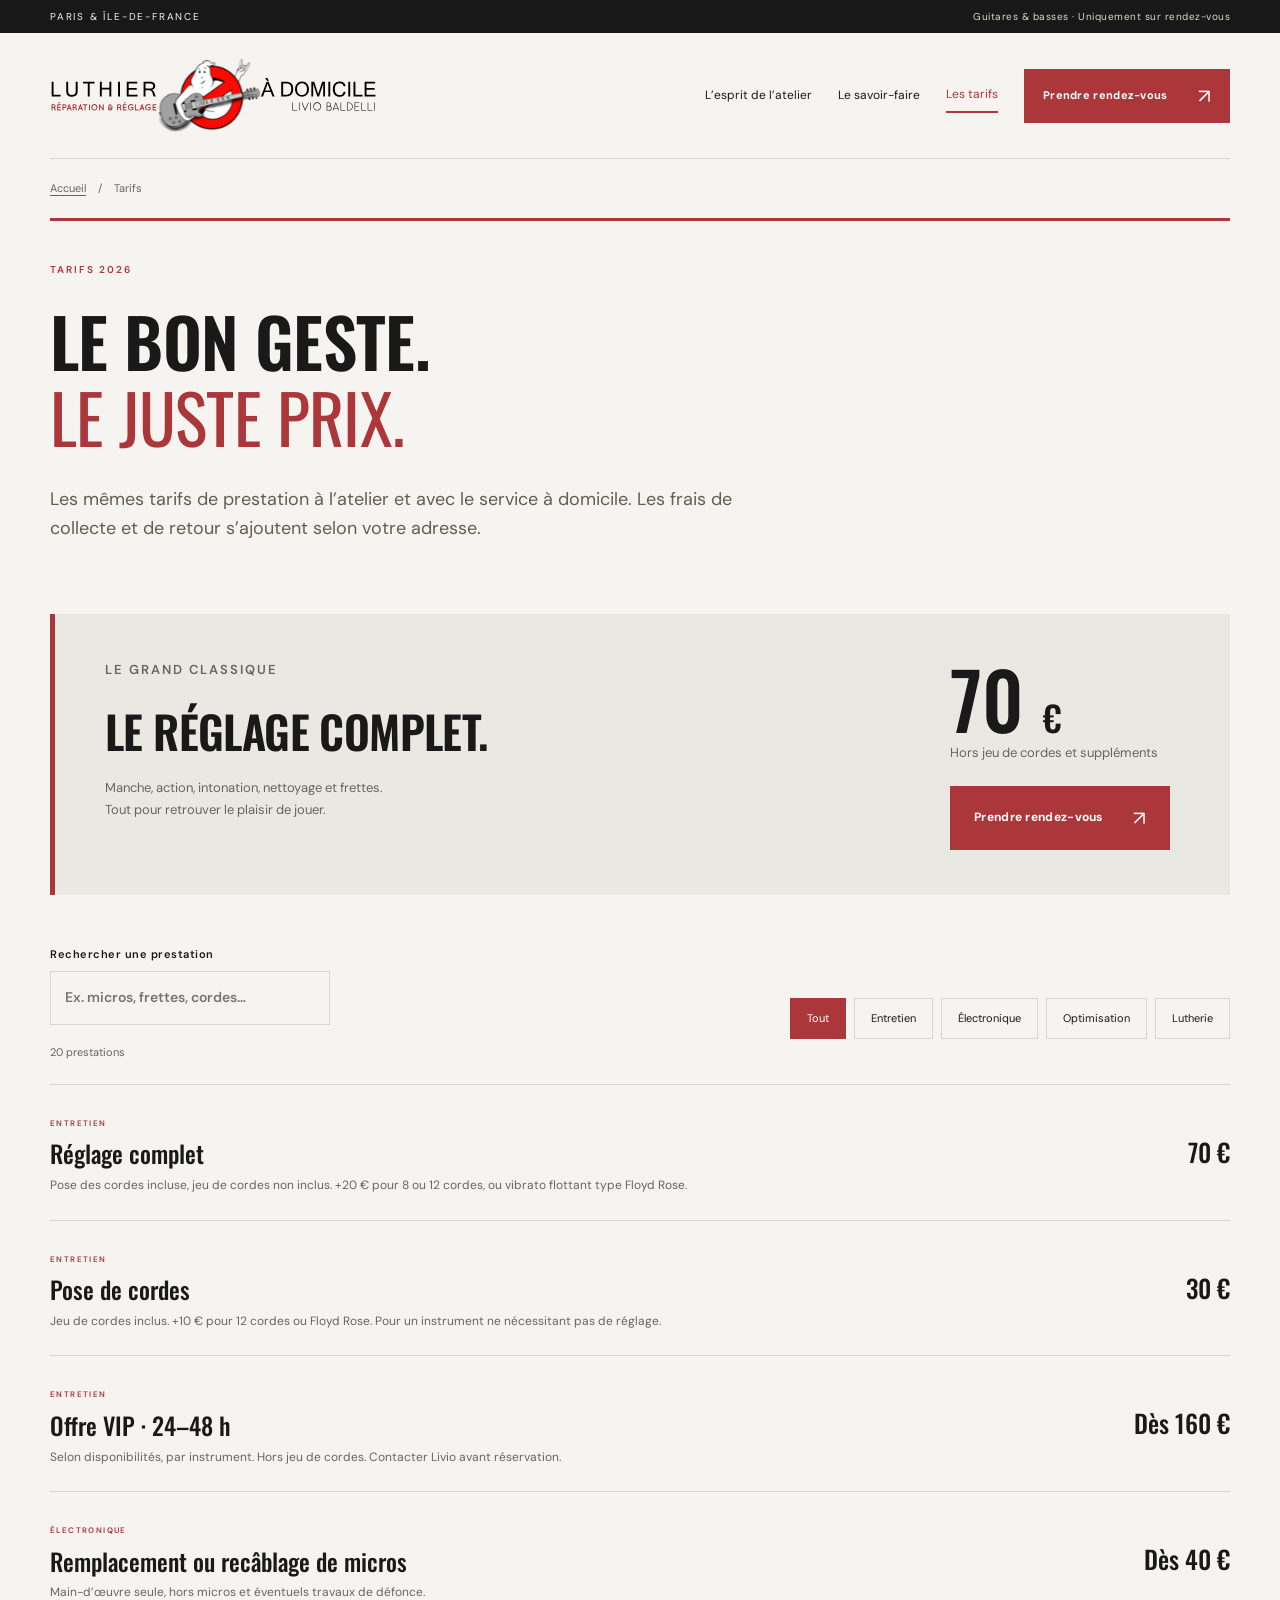
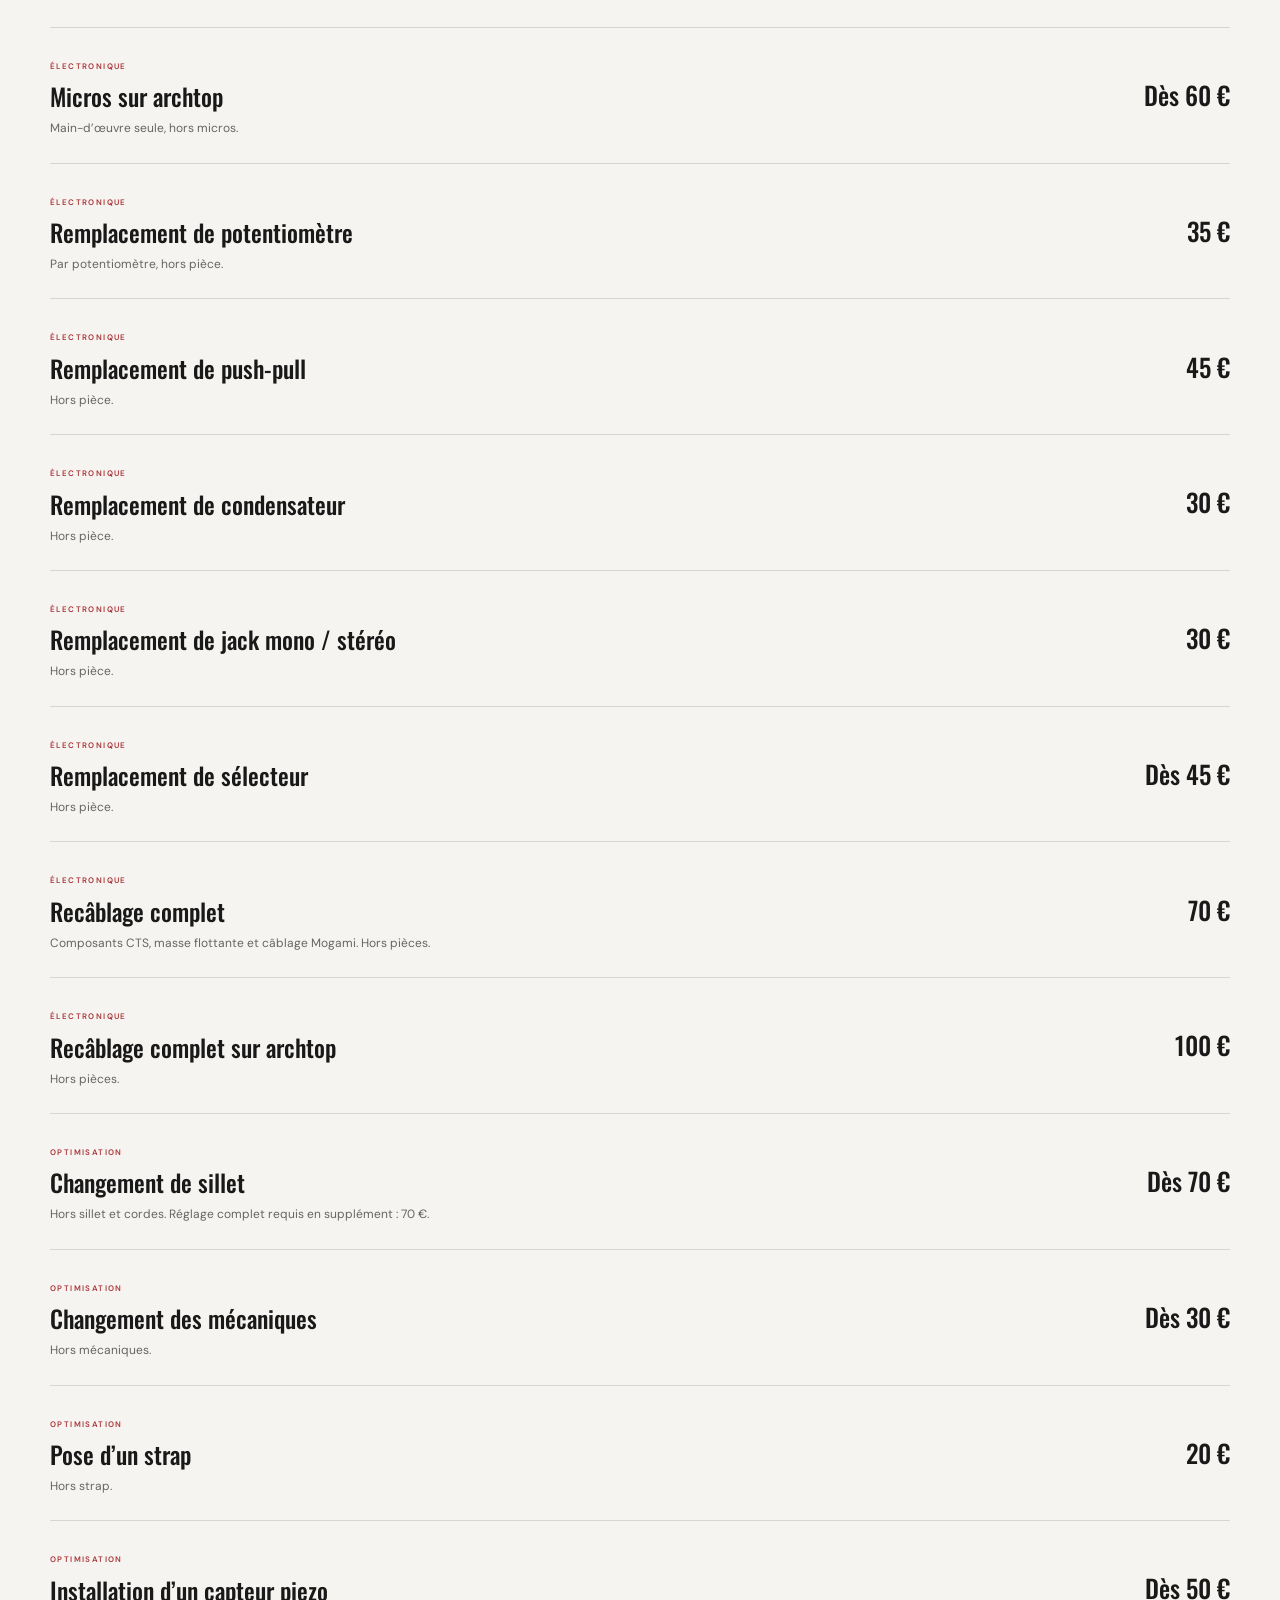
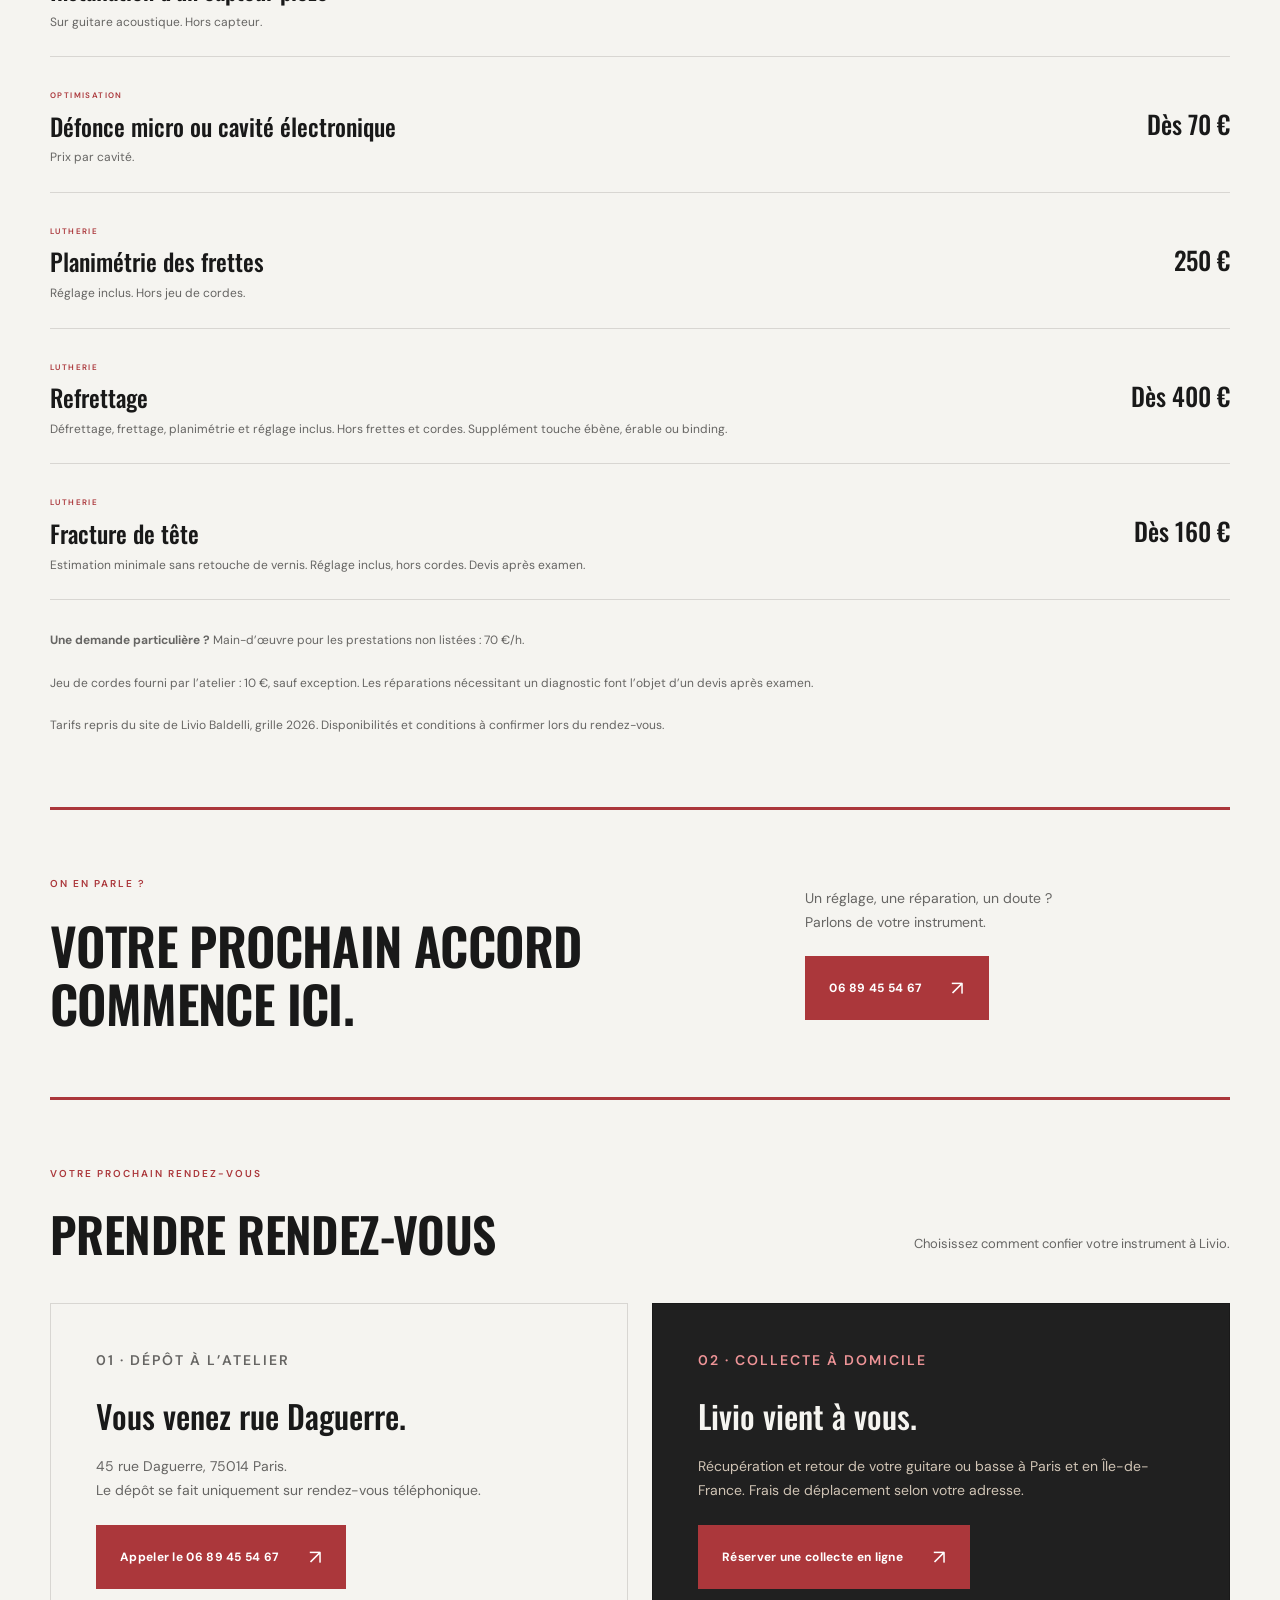
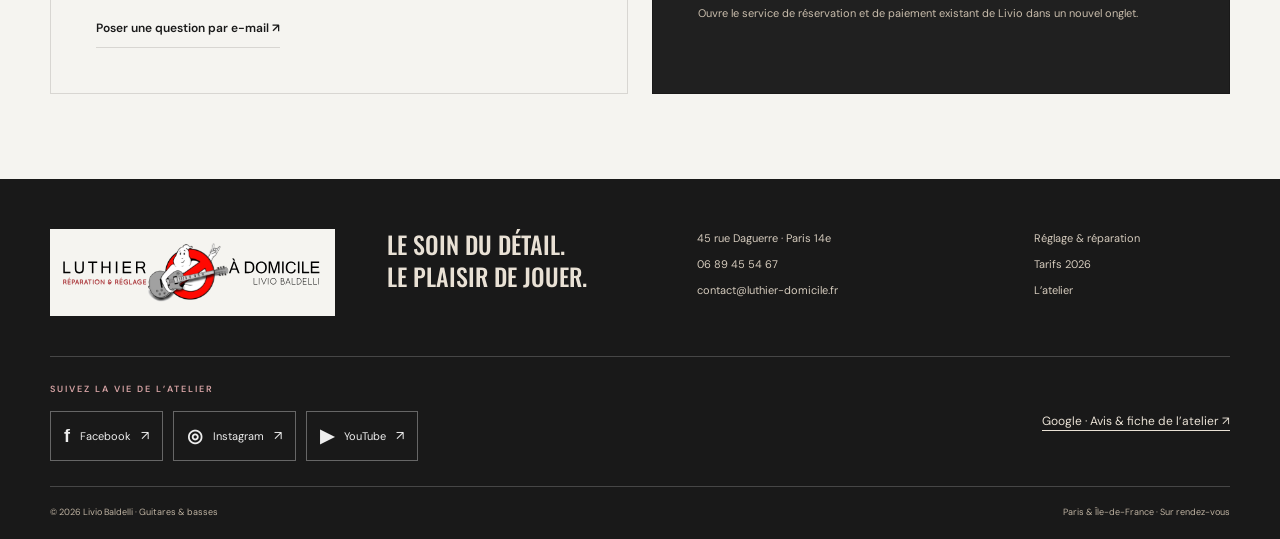
==== commit cbfdfac3: "Add files via upload" ====
--- a/nos-tarifs.html
+++ b/nos-tarifs.html
@@ -1 +1 @@
-<!doctype html><html lang="fr"><head><meta charset="utf-8"><meta name="viewport" content="width=device-width,initial-scale=1"><title>Tarifs luthier Paris 2026 · Réglage guitare 70 € | Livio Baldelli</title><meta name="description" content="Consultez les tarifs 2026 : réglage complet 70 €, pose de cordes 30 €, planimétrie 250 €. Lutherie et électronique guitare et basse à Paris."><link rel="canonical" href="https://www.luthier-domicile.fr/nos-tarifs.html"><meta name="theme-color" content="#181818"><meta property="og:type" content="website"><meta property="og:locale" content="fr_FR"><meta property="og:title" content="Tarifs luthier Paris 2026 · Réglage guitare 70 € | Livio Baldelli"><meta property="og:description" content="Consultez les tarifs 2026 : réglage complet 70 €, pose de cordes 30 €, planimétrie 250 €. Lutherie et électronique guitare et basse à Paris."><meta property="og:url" content="https://www.luthier-domicile.fr/nos-tarifs.html"><meta property="og:image" content="https://www.luthier-domicile.fr/assets/atelier.webp"><meta property="og:site_name" content="Livio Baldelli – Luthier à domicile"><meta property="og:image:alt" content="Livio Baldelli au travail dans son atelier de lutherie à Paris"><meta name="twitter:card" content="summary_large_image"><meta name="twitter:title" content="Tarifs luthier Paris 2026 · Réglage guitare 70 € | Livio Baldelli"><meta name="twitter:description" content="Consultez les tarifs 2026 : réglage complet 70 €, pose de cordes 30 €, planimétrie 250 €. Lutherie et électronique guitare et basse à Paris."><meta name="twitter:image" content="https://www.luthier-domicile.fr/assets/atelier.webp"><meta name="robots" content="index,follow,max-image-preview:large"><link rel="preconnect" href="https://fonts.googleapis.com"><link rel="preconnect" href="https://fonts.gstatic.com" crossorigin><link rel="icon" href="/assets/mascotte-originale.png" type="image/png"><link rel="stylesheet" href="/assets/style.css?v=3"><script type="application/ld+json">{"@context": "https://schema.org", "@graph": [{"@type": "LocalBusiness", "@id": "https://www.luthier-domicile.fr/#atelier", "name": "Livio Baldelli – Luthier à domicile", "url": "https://www.luthier-domicile.fr", "image": "https://www.luthier-domicile.fr/assets/atelier.webp", "telephone": "+33689455467", "email": "contact@luthier-domicile.fr", "address": {"@type": "PostalAddress", "streetAddress": "45 rue Daguerre", "postalCode": "75014", "addressLocality": "Paris", "addressCountry": "FR"}, "areaServed": ["Paris", "Île-de-France"], "description": "Réglage, réparation et restauration de guitares et basses. Collecte et retour à domicile à Paris et en Île-de-France. Atelier uniquement sur rendez-vous.", "logo": "https://www.luthier-domicile.fr/assets/logo.svg", "sameAs": ["https://www.facebook.com/LivioBaldelli/", "https://www.instagram.com/livio_baldelli/", "https://www.youtube.com/channel/UCS66ytuboJJVnwrShHop7HQ"], "hasMap": "https://bit.ly/3546VjG", "knowsAbout": ["Réglage de guitare", "Réparation de guitare", "Réparation de basse", "Planimétrie des frettes", "Refrettage", "Électronique de guitare"], "contactPoint": {"@type": "ContactPoint", "telephone": "+33689455467", "contactType": "Prise de rendez-vous", "availableLanguage": "fr"}}, {"@type": "WebSite", "@id": "https://www.luthier-domicile.fr/#website", "url": "https://www.luthier-domicile.fr/", "name": "Livio Baldelli – Luthier à domicile", "inLanguage": "fr-FR", "publisher": {"@id": "https://www.luthier-domicile.fr/#atelier"}}, {"@type": "WebPage", "@id": "https://www.luthier-domicile.fr/nos-tarifs.html#webpage", "url": "https://www.luthier-domicile.fr/nos-tarifs.html", "name": "Tarifs luthier Paris 2026 · Réglage guitare 70 € | Livio Baldelli", "description": "Consultez les tarifs 2026 : réglage complet 70 €, pose de cordes 30 €, planimétrie 250 €. Lutherie et électronique guitare et basse à Paris.", "inLanguage": "fr-FR", "isPartOf": {"@id": "https://www.luthier-domicile.fr/#website"}, "about": {"@id": "https://www.luthier-domicile.fr/#atelier"}}, {"@type": "BreadcrumbList", "itemListElement": [{"@type": "ListItem", "position": 1, "name": "Accueil", "item": "https://www.luthier-domicile.fr/"}, {"@type": "ListItem", "position": 2, "name": "Tarifs", "item": "https://www.luthier-domicile.fr/nos-tarifs.html"}]}]}</script><script defer src="/assets/main.js"></script></head><body><a class="skip" href="#main">Aller au contenu</a><div class="topline">PARIS & ÎLE-DE-FRANCE <span>Guitares & basses · Uniquement sur rendez-vous</span></div><header class="header wrap"><a class="brand" href="/" aria-label="Livio Baldelli, accueil"><img class="original-logo" src="/assets/logo.svg" alt="Luthier à domicile — Livio Baldelli" width="4055" height="967"></a><button class="menu-button" aria-label="Ouvrir le menu" aria-expanded="false" aria-controls="navigation">Menu <span>☰</span></button><nav id="navigation" aria-label="Navigation principale"><a href="/page/1/le-concept.html" >L’esprit de l’atelier</a><a href="/page/2/reglage-et-reparations.html" >Le savoir-faire</a><a href="/nos-tarifs.html" aria-current="page">Les tarifs</a><a class="button small" href="/contact/contactez-nous.html">Prendre rendez-vous<span aria-hidden="true">↗</span></a></nav></header><main id="main"><nav class="wrap breadcrumbs" aria-label="Fil d’Ariane"><a href="/">Accueil</a><span aria-hidden="true">/</span><span>Tarifs</span></nav><section class="page-intro wrap"><p class="eyebrow">TARIFS 2026</p><h1>Le bon geste.<br><em>Le juste prix.</em></h1><p class="lead">Les mêmes tarifs de prestation à l’atelier et avec le service à domicile. Les frais de collecte et de retour s’ajoutent selon votre adresse.</p></section><section class="wrap price-section"><div class="price-feature"><div><p class="eyebrow">LE GRAND CLASSIQUE</p><h2>Le réglage complet.</h2><p>Manche, action, intonation, nettoyage et frettes.<br>Tout pour retrouver le plaisir de jouer.</p></div><div><strong>70 <small>€</small></strong><p>Hors jeu de cordes et suppléments</p><a class="button" href="/contact/contactez-nous.html">Prendre rendez-vous<span aria-hidden="true">↗</span></a></div></div><div class="price-controls"><label for="price-search">Rechercher une prestation<input id="price-search" type="search" placeholder="Ex. micros, frettes, cordes…"></label><div class="filters" aria-label="Filtrer les tarifs"><button data-filter="Tout" aria-pressed="true">Tout</button><button data-filter="Entretien" aria-pressed="false">Entretien</button><button data-filter="Électronique" aria-pressed="false">Électronique</button><button data-filter="Optimisation" aria-pressed="false">Optimisation</button><button data-filter="Lutherie" aria-pressed="false">Lutherie</button></div></div><p id="price-count" class="muted" aria-live="polite">20 prestations</p><div class="price-list"><article class="price-row" data-category="Entretien"><div><span class="eyebrow">Entretien</span><h3>Réglage complet</h3><p>Pose des cordes incluse, jeu de cordes non inclus. +20 € pour 8 ou 12 cordes, ou vibrato flottant type Floyd Rose.</p></div><strong>70 €</strong></article><article class="price-row" data-category="Entretien"><div><span class="eyebrow">Entretien</span><h3>Pose de cordes</h3><p>Jeu de cordes inclus. +10 € pour 12 cordes ou Floyd Rose. Pour un instrument ne nécessitant pas de réglage.</p></div><strong>30 €</strong></article><article class="price-row" data-category="Entretien"><div><span class="eyebrow">Entretien</span><h3>Offre VIP · 24–48 h</h3><p>Selon disponibilités, par instrument. Hors jeu de cordes. Contacter Livio avant réservation.</p></div><strong>Dès 160 €</strong></article><article class="price-row" data-category="Électronique"><div><span class="eyebrow">Électronique</span><h3>Remplacement ou recâblage de micros</h3><p>Main-d’œuvre seule, hors micros et éventuels travaux de défonce.</p></div><strong>Dès 40 €</strong></article><article class="price-row" data-category="Électronique"><div><span class="eyebrow">Électronique</span><h3>Micros sur archtop</h3><p>Main-d’œuvre seule, hors micros.</p></div><strong>Dès 60 €</strong></article><article class="price-row" data-category="Électronique"><div><span class="eyebrow">Électronique</span><h3>Remplacement de potentiomètre</h3><p>Par potentiomètre, hors pièce.</p></div><strong>35 €</strong></article><article class="price-row" data-category="Électronique"><div><span class="eyebrow">Électronique</span><h3>Remplacement de push-pull</h3><p>Hors pièce.</p></div><strong>45 €</strong></article><article class="price-row" data-category="Électronique"><div><span class="eyebrow">Électronique</span><h3>Remplacement de condensateur</h3><p>Hors pièce.</p></div><strong>30 €</strong></article><article class="price-row" data-category="Électronique"><div><span class="eyebrow">Électronique</span><h3>Remplacement de jack mono / stéréo</h3><p>Hors pièce.</p></div><strong>30 €</strong></article><article class="price-row" data-category="Électronique"><div><span class="eyebrow">Électronique</span><h3>Remplacement de sélecteur</h3><p>Hors pièce.</p></div><strong>Dès 45 €</strong></article><article class="price-row" data-category="Électronique"><div><span class="eyebrow">Électronique</span><h3>Recâblage complet</h3><p>Composants CTS, masse flottante et câblage Mogami. Hors pièces.</p></div><strong>70 €</strong></article><article class="price-row" data-category="Électronique"><div><span class="eyebrow">Électronique</span><h3>Recâblage complet sur archtop</h3><p>Hors pièces.</p></div><strong>100 €</strong></article><article class="price-row" data-category="Optimisation"><div><span class="eyebrow">Optimisation</span><h3>Changement de sillet</h3><p>Hors sillet et cordes. Réglage complet requis en supplément : 70 €.</p></div><strong>Dès 70 €</strong></article><article class="price-row" data-category="Optimisation"><div><span class="eyebrow">Optimisation</span><h3>Changement des mécaniques</h3><p>Hors mécaniques.</p></div><strong>Dès 30 €</strong></article><article class="price-row" data-category="Optimisation"><div><span class="eyebrow">Optimisation</span><h3>Pose d’un strap</h3><p>Hors strap.</p></div><strong>20 €</strong></article><article class="price-row" data-category="Optimisation"><div><span class="eyebrow">Optimisation</span><h3>Installation d’un capteur piezo</h3><p>Sur guitare acoustique. Hors capteur.</p></div><strong>Dès 50 €</strong></article><article class="price-row" data-category="Optimisation"><div><span class="eyebrow">Optimisation</span><h3>Défonce micro ou cavité électronique</h3><p>Prix par cavité.</p></div><strong>Dès 70 €</strong></article><article class="price-row" data-category="Lutherie"><div><span class="eyebrow">Lutherie</span><h3>Planimétrie des frettes</h3><p>Réglage inclus. Hors jeu de cordes.</p></div><strong>250 €</strong></article><article class="price-row" data-category="Lutherie"><div><span class="eyebrow">Lutherie</span><h3>Refrettage</h3><p>Défrettage, frettage, planimétrie et réglage inclus. Hors frettes et cordes. Supplément touche ébène, érable ou binding.</p></div><strong>Dès 400 €</strong></article><article class="price-row" data-category="Lutherie"><div><span class="eyebrow">Lutherie</span><h3>Fracture de tête</h3><p>Estimation minimale sans retouche de vernis. Réglage inclus, hors cordes. Devis après examen.</p></div><strong>Dès 160 €</strong></article></div><p id="empty" hidden>Aucune prestation trouvée. Essayez un autre mot ou appelez Livio.</p><div class="price-notes"><p><strong>Une demande particulière ?</strong> Main-d’œuvre pour les prestations non listées : 70 €/h.</p><p>Jeu de cordes fourni par l’atelier : 10 €, sauf exception. Les réparations nécessitant un diagnostic font l’objet d’un devis après examen.</p><p>Tarifs repris du site de Livio Baldelli, grille 2026. Disponibilités et conditions à confirmer lors du rendez-vous.</p></div></section><section class="contact-strip wrap"><div><p class="eyebrow">ON EN PARLE ?</p><h2>Votre prochain accord<br>commence ici.</h2></div><div><p>Un réglage, une réparation, un doute ?<br>Parlons de votre instrument.</p><a class="button" href="tel:+33689455467">06 89 45 54 67<span aria-hidden="true">↗</span></a></div></section></main><footer><div class="wrap footer-main"><a class="brand light" href="/" aria-label="Livio Baldelli, accueil"><img class="original-logo" src="/assets/logo.svg" alt="Luthier à domicile — Livio Baldelli" width="4055" height="967" loading="lazy"></a><p>Le soin du détail.<br>Le plaisir de jouer.</p><div><a href="/contact/contactez-nous.html">45 rue Daguerre · Paris 14e</a><a href="tel:+33689455467">06 89 45 54 67</a><a href="mailto:contact@luthier-domicile.fr">contact@luthier-domicile.fr</a></div><div><a href="/page/2/reglage-et-reparations.html">Réglage & réparation</a><a href="/nos-tarifs.html">Tarifs 2026</a><a href="/page/1/le-concept.html">L’atelier</a></div></div><div class="wrap footer-social"><div><p class="eyebrow">SUIVEZ LA VIE DE L’ATELIER</p><div class="social-links" aria-label="Réseaux sociaux de Livio Baldelli"><a href="https://www.facebook.com/LivioBaldelli/" target="_blank" rel="noopener noreferrer" aria-label="Livio Baldelli sur Facebook (nouvel onglet)"><span aria-hidden="true">f</span>Facebook<small aria-hidden="true">↗</small></a><a href="https://www.instagram.com/livio_baldelli/" target="_blank" rel="noopener noreferrer" aria-label="Livio Baldelli sur Instagram (nouvel onglet)"><span aria-hidden="true">◎</span>Instagram<small aria-hidden="true">↗</small></a><a href="https://www.youtube.com/channel/UCS66ytuboJJVnwrShHop7HQ" target="_blank" rel="noopener noreferrer" aria-label="Livio Baldelli sur YouTube (nouvel onglet)"><span aria-hidden="true">▶</span>YouTube<small aria-hidden="true">↗</small></a></div></div><a class="footer-google" href="https://bit.ly/3546VjG" target="_blank" rel="noopener noreferrer">Google · Avis & fiche de l’atelier ↗</a></div><div class="wrap footer-bottom"><span>© 2026 Livio Baldelli · Guitares & basses</span><span>Paris & Île-de-France · Sur rendez-vous</span></div></footer><a class="mobile-call" href="tel:+33689455467">Appeler Livio · 06 89 45 54 67 ↗</a></body></html>
+<!doctype html><html lang="fr"><head><meta charset="utf-8"><meta name="viewport" content="width=device-width,initial-scale=1"><title>Tarifs luthier Paris 2026 · Réglage guitare 70 € | Livio Baldelli</title><meta name="description" content="Consultez les tarifs 2026 : réglage complet 70 €, pose de cordes 30 €, planimétrie 250 €. Lutherie et électronique guitare et basse à Paris."><link rel="canonical" href="https://www.luthier-domicile.fr/nos-tarifs.html"><meta name="theme-color" content="#181818"><meta property="og:type" content="website"><meta property="og:locale" content="fr_FR"><meta property="og:title" content="Tarifs luthier Paris 2026 · Réglage guitare 70 € | Livio Baldelli"><meta property="og:description" content="Consultez les tarifs 2026 : réglage complet 70 €, pose de cordes 30 €, planimétrie 250 €. Lutherie et électronique guitare et basse à Paris."><meta property="og:url" content="https://www.luthier-domicile.fr/nos-tarifs.html"><meta property="og:image" content="https://www.luthier-domicile.fr/assets/atelier.webp"><meta property="og:site_name" content="Livio Baldelli – Luthier à domicile"><meta property="og:image:alt" content="Livio Baldelli au travail dans son atelier de lutherie à Paris"><meta name="twitter:card" content="summary_large_image"><meta name="twitter:title" content="Tarifs luthier Paris 2026 · Réglage guitare 70 € | Livio Baldelli"><meta name="twitter:description" content="Consultez les tarifs 2026 : réglage complet 70 €, pose de cordes 30 €, planimétrie 250 €. Lutherie et électronique guitare et basse à Paris."><meta name="twitter:image" content="https://www.luthier-domicile.fr/assets/atelier.webp"><meta name="robots" content="index,follow,max-image-preview:large"><link rel="preconnect" href="https://fonts.googleapis.com"><link rel="preconnect" href="https://fonts.gstatic.com" crossorigin><link rel="icon" href="/assets/mascotte-originale.png" type="image/png"><link rel="stylesheet" href="/assets/style.css?v=4"><script type="application/ld+json">{"@context": "https://schema.org", "@graph": [{"@type": "LocalBusiness", "@id": "https://www.luthier-domicile.fr/#atelier", "name": "Livio Baldelli – Luthier à domicile", "url": "https://www.luthier-domicile.fr", "image": "https://www.luthier-domicile.fr/assets/atelier.webp", "telephone": "+33689455467", "email": "contact@luthier-domicile.fr", "address": {"@type": "PostalAddress", "streetAddress": "45 rue Daguerre", "postalCode": "75014", "addressLocality": "Paris", "addressCountry": "FR"}, "areaServed": ["Paris", "Île-de-France"], "description": "Réglage, réparation et restauration de guitares et basses. Collecte et retour à domicile à Paris et en Île-de-France. Atelier uniquement sur rendez-vous.", "logo": "https://www.luthier-domicile.fr/assets/logo.svg", "sameAs": ["https://www.facebook.com/LivioBaldelli/", "https://www.instagram.com/livio_baldelli/", "https://www.youtube.com/channel/UCS66ytuboJJVnwrShHop7HQ"], "hasMap": "https://bit.ly/3546VjG", "knowsAbout": ["Réglage de guitare", "Réparation de guitare", "Réparation de basse", "Planimétrie des frettes", "Refrettage", "Électronique de guitare"], "contactPoint": {"@type": "ContactPoint", "telephone": "+33689455467", "contactType": "Prise de rendez-vous", "availableLanguage": "fr"}}, {"@type": "WebSite", "@id": "https://www.luthier-domicile.fr/#website", "url": "https://www.luthier-domicile.fr/", "name": "Livio Baldelli – Luthier à domicile", "inLanguage": "fr-FR", "publisher": {"@id": "https://www.luthier-domicile.fr/#atelier"}}, {"@type": "WebPage", "@id": "https://www.luthier-domicile.fr/nos-tarifs.html#webpage", "url": "https://www.luthier-domicile.fr/nos-tarifs.html", "name": "Tarifs luthier Paris 2026 · Réglage guitare 70 € | Livio Baldelli", "description": "Consultez les tarifs 2026 : réglage complet 70 €, pose de cordes 30 €, planimétrie 250 €. Lutherie et électronique guitare et basse à Paris.", "inLanguage": "fr-FR", "isPartOf": {"@id": "https://www.luthier-domicile.fr/#website"}, "about": {"@id": "https://www.luthier-domicile.fr/#atelier"}}, {"@type": "BreadcrumbList", "itemListElement": [{"@type": "ListItem", "position": 1, "name": "Accueil", "item": "https://www.luthier-domicile.fr/"}, {"@type": "ListItem", "position": 2, "name": "Tarifs", "item": "https://www.luthier-domicile.fr/nos-tarifs.html"}]}]}</script><script defer src="/assets/main.js"></script></head><body><a class="skip" href="#main">Aller au contenu</a><div class="topline">PARIS & ÎLE-DE-FRANCE <span>Guitares & basses · Uniquement sur rendez-vous</span></div><header class="header wrap"><a class="brand" href="/" aria-label="Livio Baldelli, accueil"><img class="original-logo" src="/assets/logo.svg" alt="Luthier à domicile — Livio Baldelli" width="4055" height="967"></a><button class="menu-button" aria-label="Ouvrir le menu" aria-expanded="false" aria-controls="navigation">Menu <span>☰</span></button><nav id="navigation" aria-label="Navigation principale"><a href="/page/1/le-concept.html" >L’esprit de l’atelier</a><a href="/page/2/reglage-et-reparations.html" >Le savoir-faire</a><a href="/nos-tarifs.html" aria-current="page">Les tarifs</a><a class="button small" href="#rendez-vous">Prendre rendez-vous<span aria-hidden="true">↗</span></a></nav></header><main id="main"><nav class="wrap breadcrumbs" aria-label="Fil d’Ariane"><a href="/">Accueil</a><span aria-hidden="true">/</span><span>Tarifs</span></nav><section class="page-intro wrap"><p class="eyebrow">TARIFS 2026</p><h1>Le bon geste.<br><em>Le juste prix.</em></h1><p class="lead">Les mêmes tarifs de prestation à l’atelier et avec le service à domicile. Les frais de collecte et de retour s’ajoutent selon votre adresse.</p></section><section class="wrap price-section"><div class="price-feature"><div><p class="eyebrow">LE GRAND CLASSIQUE</p><h2>Le réglage complet.</h2><p>Manche, action, intonation, nettoyage et frettes.<br>Tout pour retrouver le plaisir de jouer.</p></div><div><strong>70 <small>€</small></strong><p>Hors jeu de cordes et suppléments</p><a class="button" href="#rendez-vous">Prendre rendez-vous<span aria-hidden="true">↗</span></a></div></div><div class="price-controls"><label for="price-search">Rechercher une prestation<input id="price-search" type="search" placeholder="Ex. micros, frettes, cordes…"></label><div class="filters" aria-label="Filtrer les tarifs"><button data-filter="Tout" aria-pressed="true">Tout</button><button data-filter="Entretien" aria-pressed="false">Entretien</button><button data-filter="Électronique" aria-pressed="false">Électronique</button><button data-filter="Optimisation" aria-pressed="false">Optimisation</button><button data-filter="Lutherie" aria-pressed="false">Lutherie</button></div></div><p id="price-count" class="muted" aria-live="polite">20 prestations</p><div class="price-list"><article class="price-row" data-category="Entretien"><div><span class="eyebrow">Entretien</span><h3>Réglage complet</h3><p>Pose des cordes incluse, jeu de cordes non inclus. +20 € pour 8 ou 12 cordes, ou vibrato flottant type Floyd Rose.</p></div><strong>70 €</strong></article><article class="price-row" data-category="Entretien"><div><span class="eyebrow">Entretien</span><h3>Pose de cordes</h3><p>Jeu de cordes inclus. +10 € pour 12 cordes ou Floyd Rose. Pour un instrument ne nécessitant pas de réglage.</p></div><strong>30 €</strong></article><article class="price-row" data-category="Entretien"><div><span class="eyebrow">Entretien</span><h3>Offre VIP · 24–48 h</h3><p>Selon disponibilités, par instrument. Hors jeu de cordes. Contacter Livio avant réservation.</p></div><strong>Dès 160 €</strong></article><article class="price-row" data-category="Électronique"><div><span class="eyebrow">Électronique</span><h3>Remplacement ou recâblage de micros</h3><p>Main-d’œuvre seule, hors micros et éventuels travaux de défonce.</p></div><strong>Dès 40 €</strong></article><article class="price-row" data-category="Électronique"><div><span class="eyebrow">Électronique</span><h3>Micros sur archtop</h3><p>Main-d’œuvre seule, hors micros.</p></div><strong>Dès 60 €</strong></article><article class="price-row" data-category="Électronique"><div><span class="eyebrow">Électronique</span><h3>Remplacement de potentiomètre</h3><p>Par potentiomètre, hors pièce.</p></div><strong>35 €</strong></article><article class="price-row" data-category="Électronique"><div><span class="eyebrow">Électronique</span><h3>Remplacement de push-pull</h3><p>Hors pièce.</p></div><strong>45 €</strong></article><article class="price-row" data-category="Électronique"><div><span class="eyebrow">Électronique</span><h3>Remplacement de condensateur</h3><p>Hors pièce.</p></div><strong>30 €</strong></article><article class="price-row" data-category="Électronique"><div><span class="eyebrow">Électronique</span><h3>Remplacement de jack mono / stéréo</h3><p>Hors pièce.</p></div><strong>30 €</strong></article><article class="price-row" data-category="Électronique"><div><span class="eyebrow">Électronique</span><h3>Remplacement de sélecteur</h3><p>Hors pièce.</p></div><strong>Dès 45 €</strong></article><article class="price-row" data-category="Électronique"><div><span class="eyebrow">Électronique</span><h3>Recâblage complet</h3><p>Composants CTS, masse flottante et câblage Mogami. Hors pièces.</p></div><strong>70 €</strong></article><article class="price-row" data-category="Électronique"><div><span class="eyebrow">Électronique</span><h3>Recâblage complet sur archtop</h3><p>Hors pièces.</p></div><strong>100 €</strong></article><article class="price-row" data-category="Optimisation"><div><span class="eyebrow">Optimisation</span><h3>Changement de sillet</h3><p>Hors sillet et cordes. Réglage complet requis en supplément : 70 €.</p></div><strong>Dès 70 €</strong></article><article class="price-row" data-category="Optimisation"><div><span class="eyebrow">Optimisation</span><h3>Changement des mécaniques</h3><p>Hors mécaniques.</p></div><strong>Dès 30 €</strong></article><article class="price-row" data-category="Optimisation"><div><span class="eyebrow">Optimisation</span><h3>Pose d’un strap</h3><p>Hors strap.</p></div><strong>20 €</strong></article><article class="price-row" data-category="Optimisation"><div><span class="eyebrow">Optimisation</span><h3>Installation d’un capteur piezo</h3><p>Sur guitare acoustique. Hors capteur.</p></div><strong>Dès 50 €</strong></article><article class="price-row" data-category="Optimisation"><div><span class="eyebrow">Optimisation</span><h3>Défonce micro ou cavité électronique</h3><p>Prix par cavité.</p></div><strong>Dès 70 €</strong></article><article class="price-row" data-category="Lutherie"><div><span class="eyebrow">Lutherie</span><h3>Planimétrie des frettes</h3><p>Réglage inclus. Hors jeu de cordes.</p></div><strong>250 €</strong></article><article class="price-row" data-category="Lutherie"><div><span class="eyebrow">Lutherie</span><h3>Refrettage</h3><p>Défrettage, frettage, planimétrie et réglage inclus. Hors frettes et cordes. Supplément touche ébène, érable ou binding.</p></div><strong>Dès 400 €</strong></article><article class="price-row" data-category="Lutherie"><div><span class="eyebrow">Lutherie</span><h3>Fracture de tête</h3><p>Estimation minimale sans retouche de vernis. Réglage inclus, hors cordes. Devis après examen.</p></div><strong>Dès 160 €</strong></article></div><p id="empty" hidden>Aucune prestation trouvée. Essayez un autre mot ou appelez Livio.</p><div class="price-notes"><p><strong>Une demande particulière ?</strong> Main-d’œuvre pour les prestations non listées : 70 €/h.</p><p>Jeu de cordes fourni par l’atelier : 10 €, sauf exception. Les réparations nécessitant un diagnostic font l’objet d’un devis après examen.</p><p>Tarifs repris du site de Livio Baldelli, grille 2026. Disponibilités et conditions à confirmer lors du rendez-vous.</p></div></section><section class="contact-strip wrap"><div><p class="eyebrow">ON EN PARLE ?</p><h2>Votre prochain accord<br>commence ici.</h2></div><div><p>Un réglage, une réparation, un doute ?<br>Parlons de votre instrument.</p><a class="button" href="tel:+33689455467">06 89 45 54 67<span aria-hidden="true">↗</span></a></div></section><section class="wrap booking-section" id="rendez-vous" aria-labelledby="booking-title"><div class="section-heading"><div><p class="eyebrow">VOTRE PROCHAIN RENDEZ-VOUS</p><h2 id="booking-title">Prendre rendez-vous</h2></div><p>Choisissez comment confier votre instrument à Livio.</p></div><div class="contact-grid"><article class="contact-card"><p class="eyebrow">01 · DÉPÔT À L’ATELIER</p><h3>Vous venez rue Daguerre.</h3><p>45 rue Daguerre, 75014 Paris.<br>Le dépôt se fait uniquement sur rendez-vous téléphonique.</p><a class="button" href="tel:+33689455467">Appeler le 06 89 45 54 67 <span aria-hidden="true">↗</span></a><a class="text-link" href="mailto:contact@luthier-domicile.fr?subject=Demande%20de%20rendez-vous">Poser une question par e-mail ↗</a></article><article class="contact-card dark"><p class="eyebrow">02 · COLLECTE À DOMICILE</p><h3>Livio vient à vous.</h3><p>Récupération et retour de votre guitare ou basse à Paris et en Île-de-France. Frais de déplacement selon votre adresse.</p><a class="button" href="https://www.luthier-domicile.fr/nos-tarifs.html" target="_blank" rel="noopener noreferrer">Réserver une collecte en ligne <span aria-hidden="true">↗</span></a><p class="small-text">Ouvre le service de réservation et de paiement existant de Livio dans un nouvel onglet.</p></article></div></section></main><footer><div class="wrap footer-main"><a class="brand light" href="/" aria-label="Livio Baldelli, accueil"><img class="original-logo" src="/assets/logo.svg" alt="Luthier à domicile — Livio Baldelli" width="4055" height="967" loading="lazy"></a><p>Le soin du détail.<br>Le plaisir de jouer.</p><div><a href="/contact/contactez-nous.html">45 rue Daguerre · Paris 14e</a><a href="tel:+33689455467">06 89 45 54 67</a><a href="mailto:contact@luthier-domicile.fr">contact@luthier-domicile.fr</a></div><div><a href="/page/2/reglage-et-reparations.html">Réglage & réparation</a><a href="/nos-tarifs.html">Tarifs 2026</a><a href="/page/1/le-concept.html">L’atelier</a></div></div><div class="wrap footer-social"><div><p class="eyebrow">SUIVEZ LA VIE DE L’ATELIER</p><div class="social-links" aria-label="Réseaux sociaux de Livio Baldelli"><a href="https://www.facebook.com/LivioBaldelli/" target="_blank" rel="noopener noreferrer" aria-label="Livio Baldelli sur Facebook (nouvel onglet)"><span aria-hidden="true">f</span>Facebook<small aria-hidden="true">↗</small></a><a href="https://www.instagram.com/livio_baldelli/" target="_blank" rel="noopener noreferrer" aria-label="Livio Baldelli sur Instagram (nouvel onglet)"><span aria-hidden="true">◎</span>Instagram<small aria-hidden="true">↗</small></a><a href="https://www.youtube.com/channel/UCS66ytuboJJVnwrShHop7HQ" target="_blank" rel="noopener noreferrer" aria-label="Livio Baldelli sur YouTube (nouvel onglet)"><span aria-hidden="true">▶</span>YouTube<small aria-hidden="true">↗</small></a></div></div><a class="footer-google" href="https://bit.ly/3546VjG" target="_blank" rel="noopener noreferrer">Google · Avis & fiche de l’atelier ↗</a></div><div class="wrap footer-bottom"><span>© 2026 Livio Baldelli · Guitares & basses</span><span>Paris & Île-de-France · Sur rendez-vous</span></div></footer><a class="mobile-call" href="tel:+33689455467">Appeler Livio · 06 89 45 54 67 ↗</a></body></html>
--- a/assets/style.css
+++ b/assets/style.css
@@ -13,3 +13,6 @@
 /* Réseaux officiels, avis Google et navigation locale. */
 .google-badge{display:inline-flex;align-items:center;gap:12px;border:1px solid #625d58;padding:11px 16px;margin-top:23px;color:#fff;transition:border-color .2s;background:#272727}.google-badge:hover{border-color:#e7ad57}.google-letter{font:bold 29px Arial,sans-serif;color:#4285f4;background:#fff;width:40px;height:40px;display:grid;place-items:center;border-radius:50%}.google-badge strong{display:block;font-size:16px;line-height:1.5}.google-badge small{display:block;font-size:11px;color:#d4cec8}.stars{color:#fbbc04;letter-spacing:2px;white-space:nowrap;font-size:16px}.google-badge strong .stars{margin-left:6px;font-size:13px}.hero-note{margin-top:16px}.reviews-section{display:grid;grid-template-columns:1.2fr 1fr;align-items:center;gap:80px;padding-block:80px;border-bottom:1px solid var(--border)}.reviews-section h2{font-size:48px;margin-bottom:25px}.reviews-section>div>p:not(.eyebrow){font-size:14px;color:var(--muted);max-width:460px}.review-score{border:1px solid var(--border);border-top:4px solid var(--accent);padding:35px;background:#fff;text-align:center}.google-word{font:500 20px Arial,sans-serif;color:#494949}.review-score>div{display:flex;align-items:center;justify-content:center;gap:20px;margin:12px 0}.review-score strong{font:600 78px/1 var(--serif)}.review-score strong span{font-size:30px;color:var(--muted)}.review-score .stars{font-size:22px}.review-score p{font-size:13px;color:var(--muted);margin-bottom:22px}.review-score>small{display:block;margin-top:15px;font-size:10px;line-height:1.6;color:var(--muted)}.footer-social{border-top:1px solid #464646;padding-block:25px;display:flex;justify-content:space-between;gap:30px;align-items:center}.footer-social .eyebrow{margin-bottom:14px;color:#d6a3a4;font-size:9px}.social-links{display:flex;flex-wrap:wrap;gap:10px}.social-links a{display:inline-flex;align-items:center;gap:10px;padding:9px 13px;border:1px solid #666;color:#eee;font-size:11px}.social-links a:hover{border-color:#e68c8f;color:#fff;background:#333}.social-links a>span{font-size:18px;font-family:Arial,sans-serif;font-weight:bold}.social-links small{font-size:13px}.footer-google{font-size:12px;text-decoration:underline;text-underline-offset:5px}.contact-proof{display:flex;align-items:center;gap:25px;margin-bottom:30px}.contact-proof .google-badge{margin:0;flex-shrink:0}.contact-proof p{margin:0;color:var(--muted);font-size:13px}.breadcrumbs{position:static;display:flex;justify-content:flex-start;gap:12px;align-items:center;font-size:11px;color:var(--muted);padding:14px 0;border-top:1px solid var(--border);box-shadow:none;background:transparent}.breadcrumbs a{text-decoration:underline;text-underline-offset:3px}.breadcrumbs+.page-intro{padding-top:40px}.hero h1{font-size:clamp(48px,5vw,72px)}
 @media(max-width:800px){.reviews-section{grid-template-columns:1fr;gap:28px;padding-block:50px}.reviews-section h2{font-size:38px}.review-score{padding:28px 20px}.review-score strong{font-size:65px}.review-score .stars{font-size:19px}.footer-social{display:block}.footer-google{display:inline-block;margin-top:23px}.contact-proof{flex-direction:column;align-items:flex-start;gap:15px}.breadcrumbs{display:flex;position:static;padding:12px 0;gap:10px;box-shadow:none}.hero h1{font-size:clamp(40px,10.5vw,64px)}.google-badge{margin-top:20px}.social-links{gap:7px}.social-links a{padding:9px 10px}}
+/* Destination native des boutons de rendez-vous, accessible sur chaque page. */
+.booking-section{padding-block:65px 85px;border-top:3px solid var(--accent);scroll-margin-top:25px}.booking-section .section-heading h2{font-size:48px}.booking-section .contact-card h3{font-size:32px;margin-bottom:22px}.booking-section .contact-card .button{max-width:100%}#rendez-vous{scroll-margin-top:25px}#rendez-vous:target{outline:2px solid var(--accent);outline-offset:10px}
+@media(max-width:800px){.booking-section{padding-block:45px 55px}.booking-section .section-heading h2{font-size:36px}.booking-section .contact-card h3{font-size:29px}.booking-section .button{gap:15px}#rendez-vous:target{outline-offset:5px}}
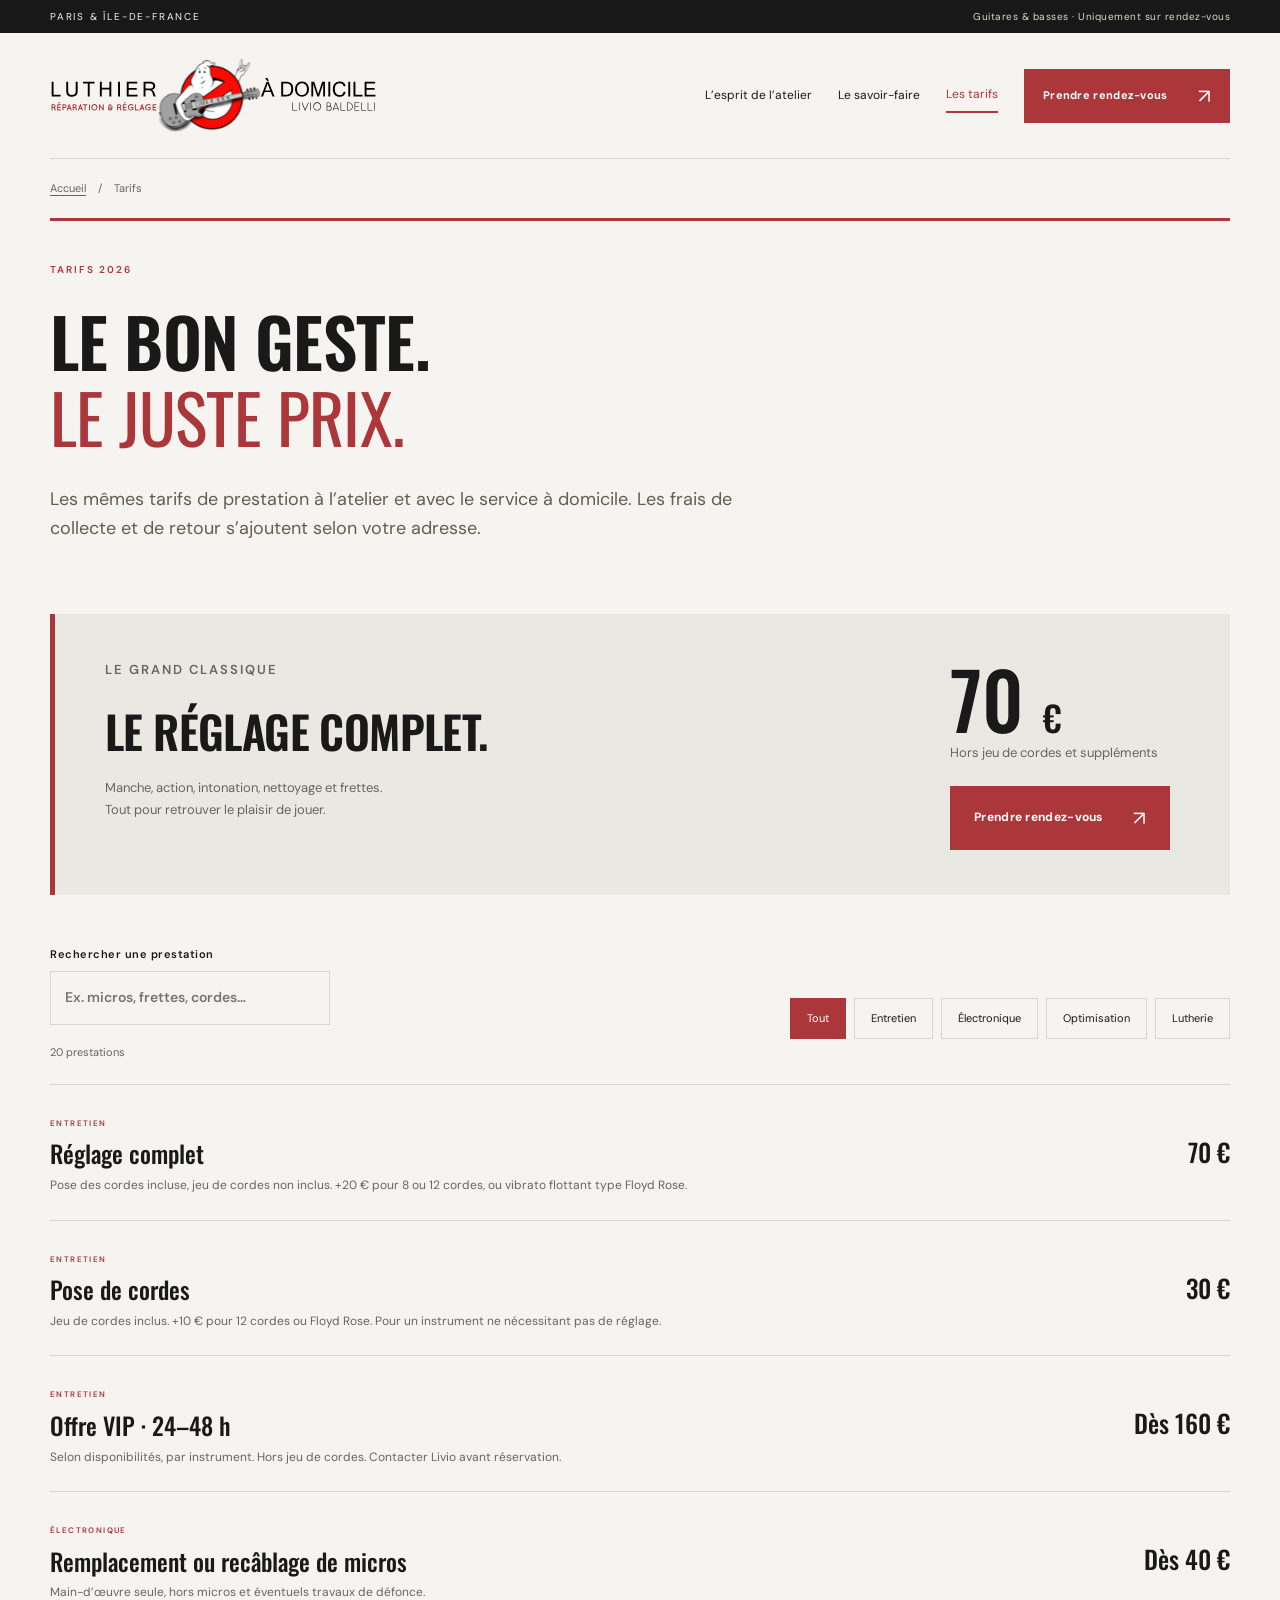
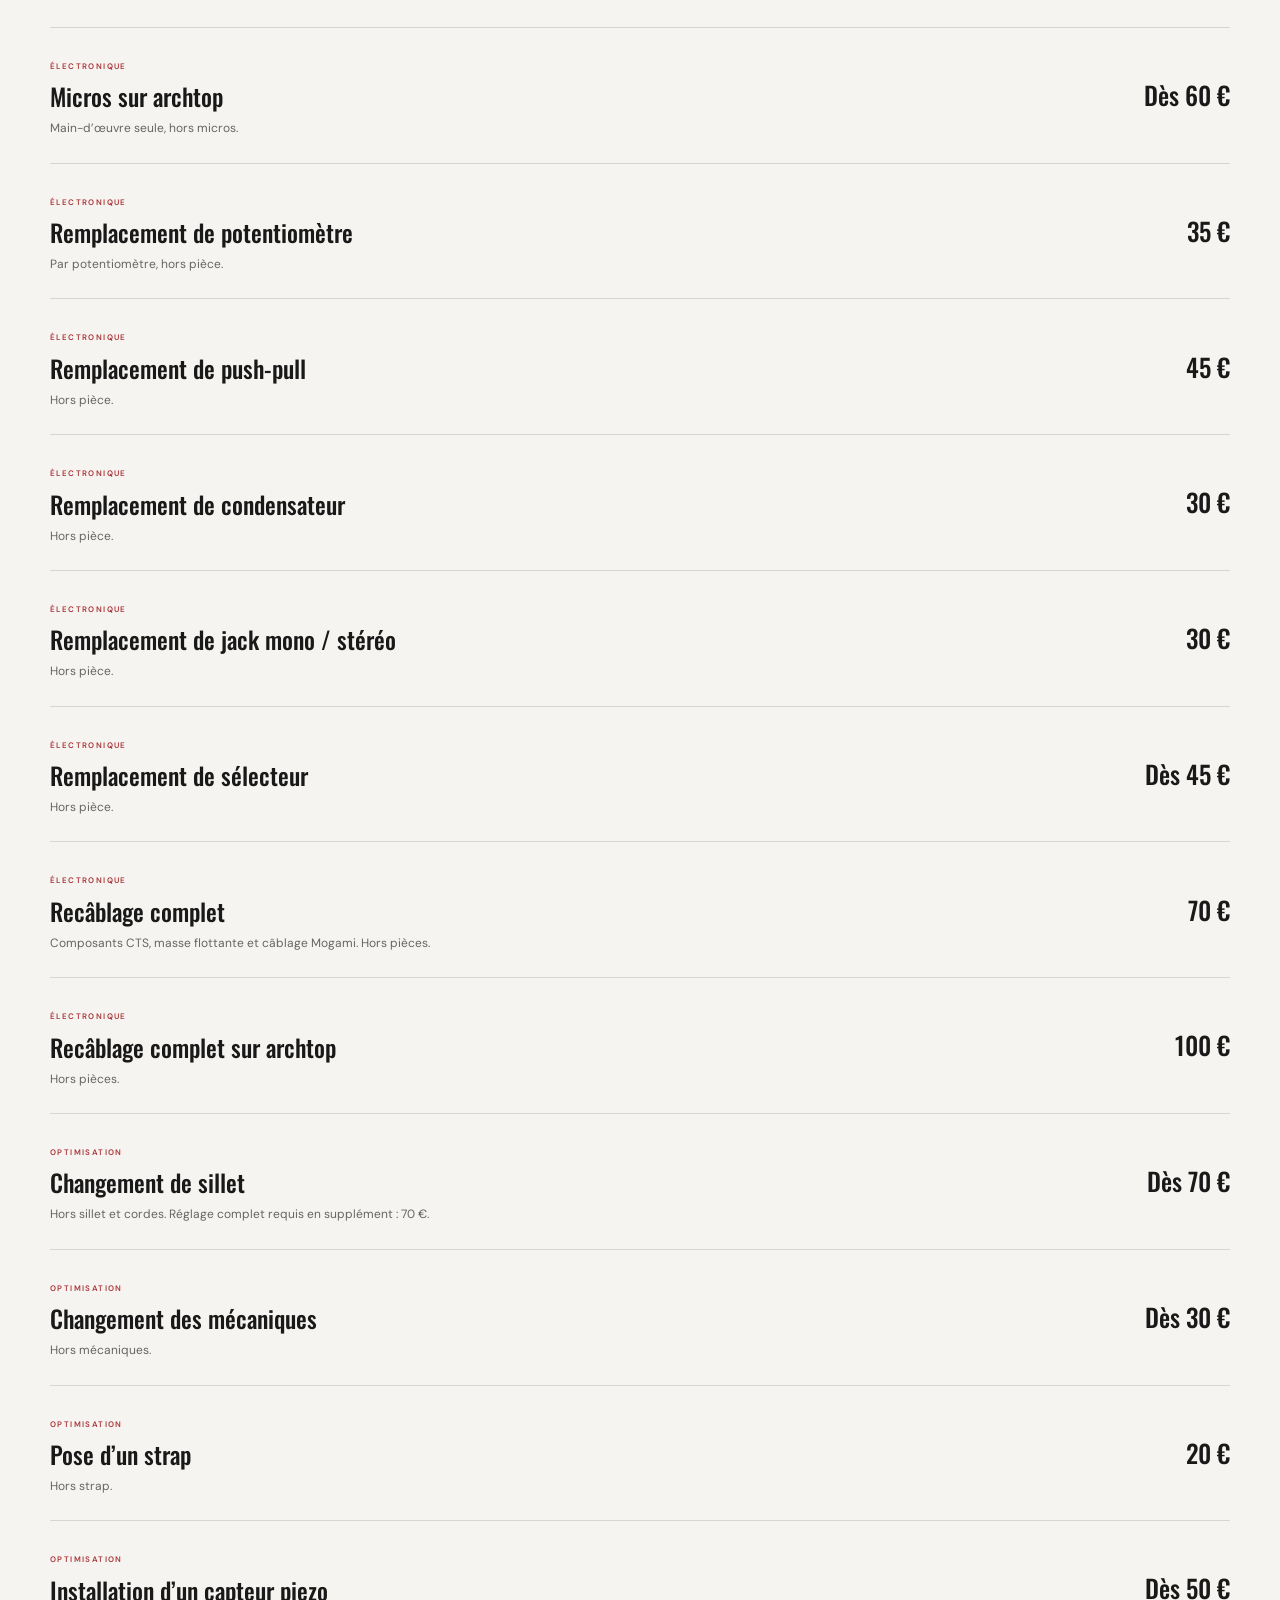
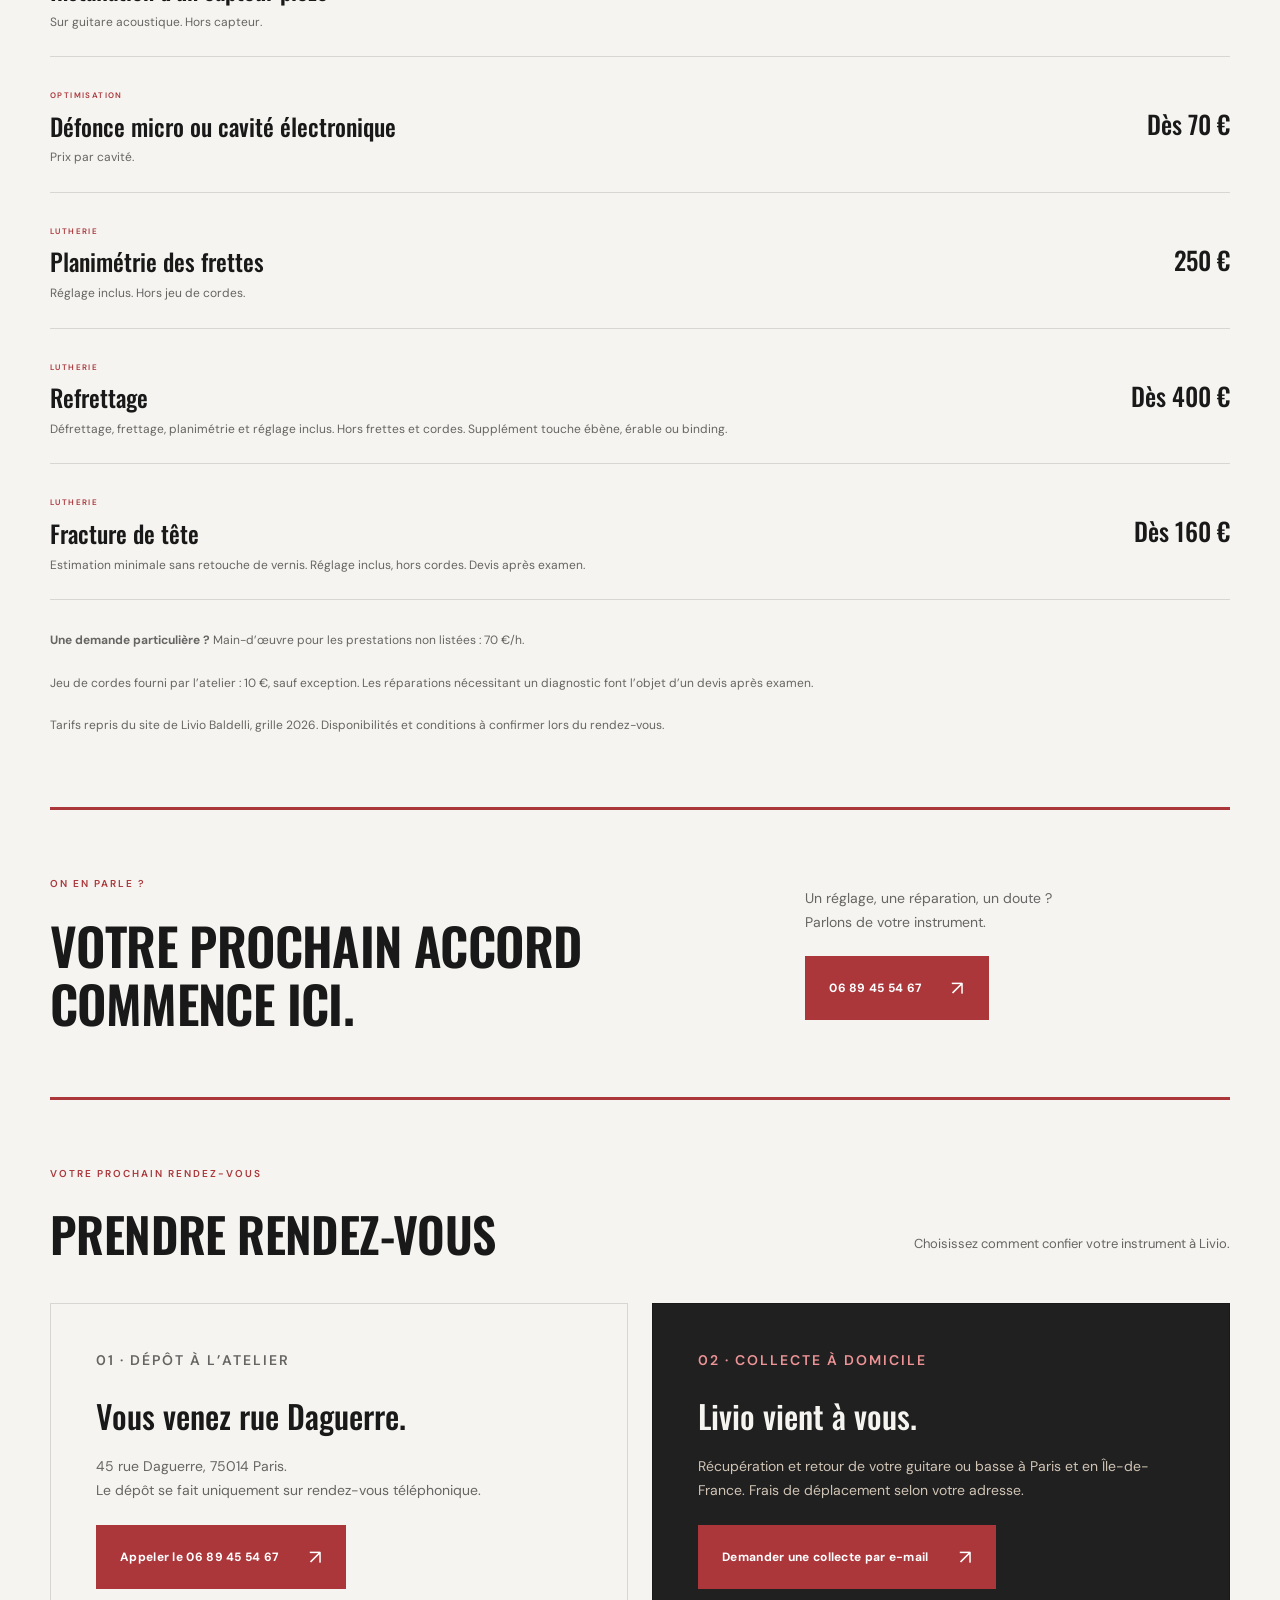
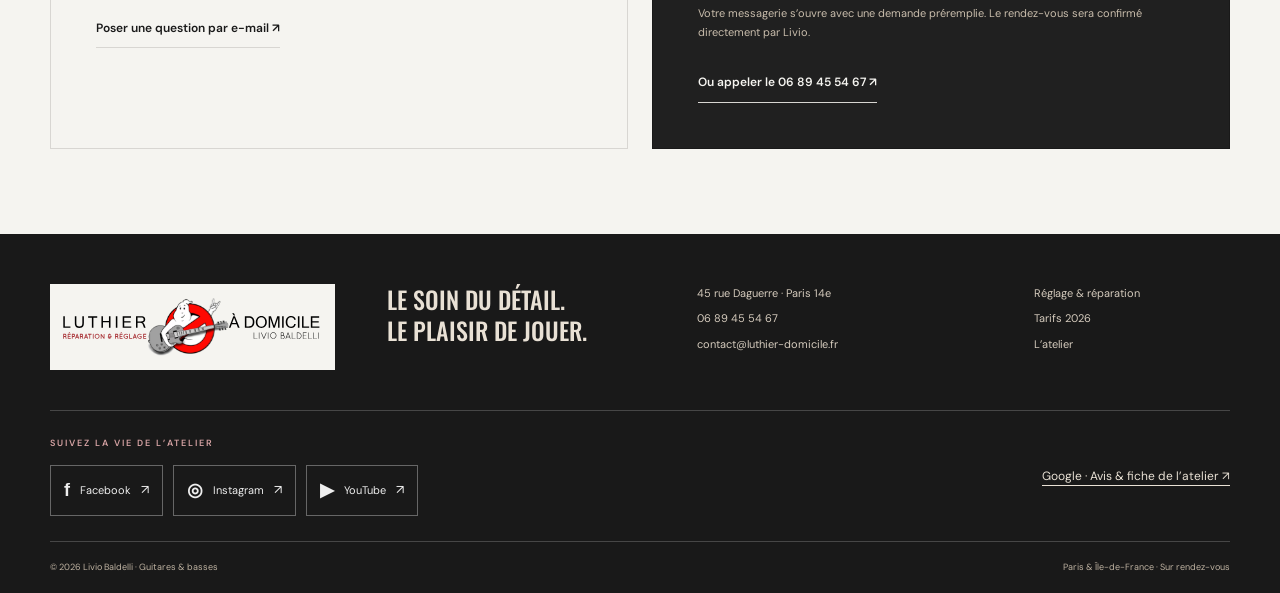
==== commit 2da24c53: "Add files via upload" ====
--- a/nos-tarifs.html
+++ b/nos-tarifs.html
@@ -1 +1 @@
-<!doctype html><html lang="fr"><head><meta charset="utf-8"><meta name="viewport" content="width=device-width,initial-scale=1"><title>Tarifs luthier Paris 2026 · Réglage guitare 70 € | Livio Baldelli</title><meta name="description" content="Consultez les tarifs 2026 : réglage complet 70 €, pose de cordes 30 €, planimétrie 250 €. Lutherie et électronique guitare et basse à Paris."><link rel="canonical" href="https://www.luthier-domicile.fr/nos-tarifs.html"><meta name="theme-color" content="#181818"><meta property="og:type" content="website"><meta property="og:locale" content="fr_FR"><meta property="og:title" content="Tarifs luthier Paris 2026 · Réglage guitare 70 € | Livio Baldelli"><meta property="og:description" content="Consultez les tarifs 2026 : réglage complet 70 €, pose de cordes 30 €, planimétrie 250 €. Lutherie et électronique guitare et basse à Paris."><meta property="og:url" content="https://www.luthier-domicile.fr/nos-tarifs.html"><meta property="og:image" content="https://www.luthier-domicile.fr/assets/atelier.webp"><meta property="og:site_name" content="Livio Baldelli – Luthier à domicile"><meta property="og:image:alt" content="Livio Baldelli au travail dans son atelier de lutherie à Paris"><meta name="twitter:card" content="summary_large_image"><meta name="twitter:title" content="Tarifs luthier Paris 2026 · Réglage guitare 70 € | Livio Baldelli"><meta name="twitter:description" content="Consultez les tarifs 2026 : réglage complet 70 €, pose de cordes 30 €, planimétrie 250 €. Lutherie et électronique guitare et basse à Paris."><meta name="twitter:image" content="https://www.luthier-domicile.fr/assets/atelier.webp"><meta name="robots" content="index,follow,max-image-preview:large"><link rel="preconnect" href="https://fonts.googleapis.com"><link rel="preconnect" href="https://fonts.gstatic.com" crossorigin><link rel="icon" href="/assets/mascotte-originale.png" type="image/png"><link rel="stylesheet" href="/assets/style.css?v=4"><script type="application/ld+json">{"@context": "https://schema.org", "@graph": [{"@type": "LocalBusiness", "@id": "https://www.luthier-domicile.fr/#atelier", "name": "Livio Baldelli – Luthier à domicile", "url": "https://www.luthier-domicile.fr", "image": "https://www.luthier-domicile.fr/assets/atelier.webp", "telephone": "+33689455467", "email": "contact@luthier-domicile.fr", "address": {"@type": "PostalAddress", "streetAddress": "45 rue Daguerre", "postalCode": "75014", "addressLocality": "Paris", "addressCountry": "FR"}, "areaServed": ["Paris", "Île-de-France"], "description": "Réglage, réparation et restauration de guitares et basses. Collecte et retour à domicile à Paris et en Île-de-France. Atelier uniquement sur rendez-vous.", "logo": "https://www.luthier-domicile.fr/assets/logo.svg", "sameAs": ["https://www.facebook.com/LivioBaldelli/", "https://www.instagram.com/livio_baldelli/", "https://www.youtube.com/channel/UCS66ytuboJJVnwrShHop7HQ"], "hasMap": "https://bit.ly/3546VjG", "knowsAbout": ["Réglage de guitare", "Réparation de guitare", "Réparation de basse", "Planimétrie des frettes", "Refrettage", "Électronique de guitare"], "contactPoint": {"@type": "ContactPoint", "telephone": "+33689455467", "contactType": "Prise de rendez-vous", "availableLanguage": "fr"}}, {"@type": "WebSite", "@id": "https://www.luthier-domicile.fr/#website", "url": "https://www.luthier-domicile.fr/", "name": "Livio Baldelli – Luthier à domicile", "inLanguage": "fr-FR", "publisher": {"@id": "https://www.luthier-domicile.fr/#atelier"}}, {"@type": "WebPage", "@id": "https://www.luthier-domicile.fr/nos-tarifs.html#webpage", "url": "https://www.luthier-domicile.fr/nos-tarifs.html", "name": "Tarifs luthier Paris 2026 · Réglage guitare 70 € | Livio Baldelli", "description": "Consultez les tarifs 2026 : réglage complet 70 €, pose de cordes 30 €, planimétrie 250 €. Lutherie et électronique guitare et basse à Paris.", "inLanguage": "fr-FR", "isPartOf": {"@id": "https://www.luthier-domicile.fr/#website"}, "about": {"@id": "https://www.luthier-domicile.fr/#atelier"}}, {"@type": "BreadcrumbList", "itemListElement": [{"@type": "ListItem", "position": 1, "name": "Accueil", "item": "https://www.luthier-domicile.fr/"}, {"@type": "ListItem", "position": 2, "name": "Tarifs", "item": "https://www.luthier-domicile.fr/nos-tarifs.html"}]}]}</script><script defer src="/assets/main.js"></script></head><body><a class="skip" href="#main">Aller au contenu</a><div class="topline">PARIS & ÎLE-DE-FRANCE <span>Guitares & basses · Uniquement sur rendez-vous</span></div><header class="header wrap"><a class="brand" href="/" aria-label="Livio Baldelli, accueil"><img class="original-logo" src="/assets/logo.svg" alt="Luthier à domicile — Livio Baldelli" width="4055" height="967"></a><button class="menu-button" aria-label="Ouvrir le menu" aria-expanded="false" aria-controls="navigation">Menu <span>☰</span></button><nav id="navigation" aria-label="Navigation principale"><a href="/page/1/le-concept.html" >L’esprit de l’atelier</a><a href="/page/2/reglage-et-reparations.html" >Le savoir-faire</a><a href="/nos-tarifs.html" aria-current="page">Les tarifs</a><a class="button small" href="#rendez-vous">Prendre rendez-vous<span aria-hidden="true">↗</span></a></nav></header><main id="main"><nav class="wrap breadcrumbs" aria-label="Fil d’Ariane"><a href="/">Accueil</a><span aria-hidden="true">/</span><span>Tarifs</span></nav><section class="page-intro wrap"><p class="eyebrow">TARIFS 2026</p><h1>Le bon geste.<br><em>Le juste prix.</em></h1><p class="lead">Les mêmes tarifs de prestation à l’atelier et avec le service à domicile. Les frais de collecte et de retour s’ajoutent selon votre adresse.</p></section><section class="wrap price-section"><div class="price-feature"><div><p class="eyebrow">LE GRAND CLASSIQUE</p><h2>Le réglage complet.</h2><p>Manche, action, intonation, nettoyage et frettes.<br>Tout pour retrouver le plaisir de jouer.</p></div><div><strong>70 <small>€</small></strong><p>Hors jeu de cordes et suppléments</p><a class="button" href="#rendez-vous">Prendre rendez-vous<span aria-hidden="true">↗</span></a></div></div><div class="price-controls"><label for="price-search">Rechercher une prestation<input id="price-search" type="search" placeholder="Ex. micros, frettes, cordes…"></label><div class="filters" aria-label="Filtrer les tarifs"><button data-filter="Tout" aria-pressed="true">Tout</button><button data-filter="Entretien" aria-pressed="false">Entretien</button><button data-filter="Électronique" aria-pressed="false">Électronique</button><button data-filter="Optimisation" aria-pressed="false">Optimisation</button><button data-filter="Lutherie" aria-pressed="false">Lutherie</button></div></div><p id="price-count" class="muted" aria-live="polite">20 prestations</p><div class="price-list"><article class="price-row" data-category="Entretien"><div><span class="eyebrow">Entretien</span><h3>Réglage complet</h3><p>Pose des cordes incluse, jeu de cordes non inclus. +20 € pour 8 ou 12 cordes, ou vibrato flottant type Floyd Rose.</p></div><strong>70 €</strong></article><article class="price-row" data-category="Entretien"><div><span class="eyebrow">Entretien</span><h3>Pose de cordes</h3><p>Jeu de cordes inclus. +10 € pour 12 cordes ou Floyd Rose. Pour un instrument ne nécessitant pas de réglage.</p></div><strong>30 €</strong></article><article class="price-row" data-category="Entretien"><div><span class="eyebrow">Entretien</span><h3>Offre VIP · 24–48 h</h3><p>Selon disponibilités, par instrument. Hors jeu de cordes. Contacter Livio avant réservation.</p></div><strong>Dès 160 €</strong></article><article class="price-row" data-category="Électronique"><div><span class="eyebrow">Électronique</span><h3>Remplacement ou recâblage de micros</h3><p>Main-d’œuvre seule, hors micros et éventuels travaux de défonce.</p></div><strong>Dès 40 €</strong></article><article class="price-row" data-category="Électronique"><div><span class="eyebrow">Électronique</span><h3>Micros sur archtop</h3><p>Main-d’œuvre seule, hors micros.</p></div><strong>Dès 60 €</strong></article><article class="price-row" data-category="Électronique"><div><span class="eyebrow">Électronique</span><h3>Remplacement de potentiomètre</h3><p>Par potentiomètre, hors pièce.</p></div><strong>35 €</strong></article><article class="price-row" data-category="Électronique"><div><span class="eyebrow">Électronique</span><h3>Remplacement de push-pull</h3><p>Hors pièce.</p></div><strong>45 €</strong></article><article class="price-row" data-category="Électronique"><div><span class="eyebrow">Électronique</span><h3>Remplacement de condensateur</h3><p>Hors pièce.</p></div><strong>30 €</strong></article><article class="price-row" data-category="Électronique"><div><span class="eyebrow">Électronique</span><h3>Remplacement de jack mono / stéréo</h3><p>Hors pièce.</p></div><strong>30 €</strong></article><article class="price-row" data-category="Électronique"><div><span class="eyebrow">Électronique</span><h3>Remplacement de sélecteur</h3><p>Hors pièce.</p></div><strong>Dès 45 €</strong></article><article class="price-row" data-category="Électronique"><div><span class="eyebrow">Électronique</span><h3>Recâblage complet</h3><p>Composants CTS, masse flottante et câblage Mogami. Hors pièces.</p></div><strong>70 €</strong></article><article class="price-row" data-category="Électronique"><div><span class="eyebrow">Électronique</span><h3>Recâblage complet sur archtop</h3><p>Hors pièces.</p></div><strong>100 €</strong></article><article class="price-row" data-category="Optimisation"><div><span class="eyebrow">Optimisation</span><h3>Changement de sillet</h3><p>Hors sillet et cordes. Réglage complet requis en supplément : 70 €.</p></div><strong>Dès 70 €</strong></article><article class="price-row" data-category="Optimisation"><div><span class="eyebrow">Optimisation</span><h3>Changement des mécaniques</h3><p>Hors mécaniques.</p></div><strong>Dès 30 €</strong></article><article class="price-row" data-category="Optimisation"><div><span class="eyebrow">Optimisation</span><h3>Pose d’un strap</h3><p>Hors strap.</p></div><strong>20 €</strong></article><article class="price-row" data-category="Optimisation"><div><span class="eyebrow">Optimisation</span><h3>Installation d’un capteur piezo</h3><p>Sur guitare acoustique. Hors capteur.</p></div><strong>Dès 50 €</strong></article><article class="price-row" data-category="Optimisation"><div><span class="eyebrow">Optimisation</span><h3>Défonce micro ou cavité électronique</h3><p>Prix par cavité.</p></div><strong>Dès 70 €</strong></article><article class="price-row" data-category="Lutherie"><div><span class="eyebrow">Lutherie</span><h3>Planimétrie des frettes</h3><p>Réglage inclus. Hors jeu de cordes.</p></div><strong>250 €</strong></article><article class="price-row" data-category="Lutherie"><div><span class="eyebrow">Lutherie</span><h3>Refrettage</h3><p>Défrettage, frettage, planimétrie et réglage inclus. Hors frettes et cordes. Supplément touche ébène, érable ou binding.</p></div><strong>Dès 400 €</strong></article><article class="price-row" data-category="Lutherie"><div><span class="eyebrow">Lutherie</span><h3>Fracture de tête</h3><p>Estimation minimale sans retouche de vernis. Réglage inclus, hors cordes. Devis après examen.</p></div><strong>Dès 160 €</strong></article></div><p id="empty" hidden>Aucune prestation trouvée. Essayez un autre mot ou appelez Livio.</p><div class="price-notes"><p><strong>Une demande particulière ?</strong> Main-d’œuvre pour les prestations non listées : 70 €/h.</p><p>Jeu de cordes fourni par l’atelier : 10 €, sauf exception. Les réparations nécessitant un diagnostic font l’objet d’un devis après examen.</p><p>Tarifs repris du site de Livio Baldelli, grille 2026. Disponibilités et conditions à confirmer lors du rendez-vous.</p></div></section><section class="contact-strip wrap"><div><p class="eyebrow">ON EN PARLE ?</p><h2>Votre prochain accord<br>commence ici.</h2></div><div><p>Un réglage, une réparation, un doute ?<br>Parlons de votre instrument.</p><a class="button" href="tel:+33689455467">06 89 45 54 67<span aria-hidden="true">↗</span></a></div></section><section class="wrap booking-section" id="rendez-vous" aria-labelledby="booking-title"><div class="section-heading"><div><p class="eyebrow">VOTRE PROCHAIN RENDEZ-VOUS</p><h2 id="booking-title">Prendre rendez-vous</h2></div><p>Choisissez comment confier votre instrument à Livio.</p></div><div class="contact-grid"><article class="contact-card"><p class="eyebrow">01 · DÉPÔT À L’ATELIER</p><h3>Vous venez rue Daguerre.</h3><p>45 rue Daguerre, 75014 Paris.<br>Le dépôt se fait uniquement sur rendez-vous téléphonique.</p><a class="button" href="tel:+33689455467">Appeler le 06 89 45 54 67 <span aria-hidden="true">↗</span></a><a class="text-link" href="mailto:contact@luthier-domicile.fr?subject=Demande%20de%20rendez-vous">Poser une question par e-mail ↗</a></article><article class="contact-card dark"><p class="eyebrow">02 · COLLECTE À DOMICILE</p><h3>Livio vient à vous.</h3><p>Récupération et retour de votre guitare ou basse à Paris et en Île-de-France. Frais de déplacement selon votre adresse.</p><a class="button" href="https://www.luthier-domicile.fr/nos-tarifs.html" target="_blank" rel="noopener noreferrer">Réserver une collecte en ligne <span aria-hidden="true">↗</span></a><p class="small-text">Ouvre le service de réservation et de paiement existant de Livio dans un nouvel onglet.</p></article></div></section></main><footer><div class="wrap footer-main"><a class="brand light" href="/" aria-label="Livio Baldelli, accueil"><img class="original-logo" src="/assets/logo.svg" alt="Luthier à domicile — Livio Baldelli" width="4055" height="967" loading="lazy"></a><p>Le soin du détail.<br>Le plaisir de jouer.</p><div><a href="/contact/contactez-nous.html">45 rue Daguerre · Paris 14e</a><a href="tel:+33689455467">06 89 45 54 67</a><a href="mailto:contact@luthier-domicile.fr">contact@luthier-domicile.fr</a></div><div><a href="/page/2/reglage-et-reparations.html">Réglage & réparation</a><a href="/nos-tarifs.html">Tarifs 2026</a><a href="/page/1/le-concept.html">L’atelier</a></div></div><div class="wrap footer-social"><div><p class="eyebrow">SUIVEZ LA VIE DE L’ATELIER</p><div class="social-links" aria-label="Réseaux sociaux de Livio Baldelli"><a href="https://www.facebook.com/LivioBaldelli/" target="_blank" rel="noopener noreferrer" aria-label="Livio Baldelli sur Facebook (nouvel onglet)"><span aria-hidden="true">f</span>Facebook<small aria-hidden="true">↗</small></a><a href="https://www.instagram.com/livio_baldelli/" target="_blank" rel="noopener noreferrer" aria-label="Livio Baldelli sur Instagram (nouvel onglet)"><span aria-hidden="true">◎</span>Instagram<small aria-hidden="true">↗</small></a><a href="https://www.youtube.com/channel/UCS66ytuboJJVnwrShHop7HQ" target="_blank" rel="noopener noreferrer" aria-label="Livio Baldelli sur YouTube (nouvel onglet)"><span aria-hidden="true">▶</span>YouTube<small aria-hidden="true">↗</small></a></div></div><a class="footer-google" href="https://bit.ly/3546VjG" target="_blank" rel="noopener noreferrer">Google · Avis & fiche de l’atelier ↗</a></div><div class="wrap footer-bottom"><span>© 2026 Livio Baldelli · Guitares & basses</span><span>Paris & Île-de-France · Sur rendez-vous</span></div></footer><a class="mobile-call" href="tel:+33689455467">Appeler Livio · 06 89 45 54 67 ↗</a></body></html>+<!doctype html><html lang="fr"><head><meta charset="utf-8"><meta name="viewport" content="width=device-width,initial-scale=1"><title>Tarifs luthier Paris 2026 · Réglage guitare 70 € | Livio Baldelli</title><meta name="description" content="Consultez les tarifs 2026 : réglage complet 70 €, pose de cordes 30 €, planimétrie 250 €. Lutherie et électronique guitare et basse à Paris."><link rel="canonical" href="https://www.luthier-domicile.fr/nos-tarifs.html"><meta name="theme-color" content="#181818"><meta property="og:type" content="website"><meta property="og:locale" content="fr_FR"><meta property="og:title" content="Tarifs luthier Paris 2026 · Réglage guitare 70 € | Livio Baldelli"><meta property="og:description" content="Consultez les tarifs 2026 : réglage complet 70 €, pose de cordes 30 €, planimétrie 250 €. Lutherie et électronique guitare et basse à Paris."><meta property="og:url" content="https://www.luthier-domicile.fr/nos-tarifs.html"><meta property="og:image" content="https://www.luthier-domicile.fr/assets/atelier.webp"><meta property="og:site_name" content="Livio Baldelli – Luthier à domicile"><meta property="og:image:alt" content="Livio Baldelli au travail dans son atelier de lutherie à Paris"><meta name="twitter:card" content="summary_large_image"><meta name="twitter:title" content="Tarifs luthier Paris 2026 · Réglage guitare 70 € | Livio Baldelli"><meta name="twitter:description" content="Consultez les tarifs 2026 : réglage complet 70 €, pose de cordes 30 €, planimétrie 250 €. Lutherie et électronique guitare et basse à Paris."><meta name="twitter:image" content="https://www.luthier-domicile.fr/assets/atelier.webp"><meta name="robots" content="index,follow,max-image-preview:large"><link rel="preconnect" href="https://fonts.googleapis.com"><link rel="preconnect" href="https://fonts.gstatic.com" crossorigin><link rel="icon" href="/assets/mascotte-originale.png" type="image/png"><link rel="stylesheet" href="/assets/style.css?v=4"><script type="application/ld+json">{"@context": "https://schema.org", "@graph": [{"@type": "LocalBusiness", "@id": "https://www.luthier-domicile.fr/#atelier", "name": "Livio Baldelli – Luthier à domicile", "url": "https://www.luthier-domicile.fr", "image": "https://www.luthier-domicile.fr/assets/atelier.webp", "telephone": "+33689455467", "email": "contact@luthier-domicile.fr", "address": {"@type": "PostalAddress", "streetAddress": "45 rue Daguerre", "postalCode": "75014", "addressLocality": "Paris", "addressCountry": "FR"}, "areaServed": ["Paris", "Île-de-France"], "description": "Réglage, réparation et restauration de guitares et basses. Collecte et retour à domicile à Paris et en Île-de-France. Atelier uniquement sur rendez-vous.", "logo": "https://www.luthier-domicile.fr/assets/logo.svg", "sameAs": ["https://www.facebook.com/LivioBaldelli/", "https://www.instagram.com/livio_baldelli/", "https://www.youtube.com/channel/UCS66ytuboJJVnwrShHop7HQ"], "hasMap": "https://bit.ly/3546VjG", "knowsAbout": ["Réglage de guitare", "Réparation de guitare", "Réparation de basse", "Planimétrie des frettes", "Refrettage", "Électronique de guitare"], "contactPoint": {"@type": "ContactPoint", "telephone": "+33689455467", "contactType": "Prise de rendez-vous", "availableLanguage": "fr"}}, {"@type": "WebSite", "@id": "https://www.luthier-domicile.fr/#website", "url": "https://www.luthier-domicile.fr/", "name": "Livio Baldelli – Luthier à domicile", "inLanguage": "fr-FR", "publisher": {"@id": "https://www.luthier-domicile.fr/#atelier"}}, {"@type": "WebPage", "@id": "https://www.luthier-domicile.fr/nos-tarifs.html#webpage", "url": "https://www.luthier-domicile.fr/nos-tarifs.html", "name": "Tarifs luthier Paris 2026 · Réglage guitare 70 € | Livio Baldelli", "description": "Consultez les tarifs 2026 : réglage complet 70 €, pose de cordes 30 €, planimétrie 250 €. Lutherie et électronique guitare et basse à Paris.", "inLanguage": "fr-FR", "isPartOf": {"@id": "https://www.luthier-domicile.fr/#website"}, "about": {"@id": "https://www.luthier-domicile.fr/#atelier"}}, {"@type": "BreadcrumbList", "itemListElement": [{"@type": "ListItem", "position": 1, "name": "Accueil", "item": "https://www.luthier-domicile.fr/"}, {"@type": "ListItem", "position": 2, "name": "Tarifs", "item": "https://www.luthier-domicile.fr/nos-tarifs.html"}]}]}</script><script defer src="/assets/main.js"></script></head><body><a class="skip" href="#main">Aller au contenu</a><div class="topline">PARIS & ÎLE-DE-FRANCE <span>Guitares & basses · Uniquement sur rendez-vous</span></div><header class="header wrap"><a class="brand" href="/" aria-label="Livio Baldelli, accueil"><img class="original-logo" src="/assets/logo.svg" alt="Luthier à domicile — Livio Baldelli" width="4055" height="967"></a><button class="menu-button" aria-label="Ouvrir le menu" aria-expanded="false" aria-controls="navigation">Menu <span>☰</span></button><nav id="navigation" aria-label="Navigation principale"><a href="/page/1/le-concept.html" >L’esprit de l’atelier</a><a href="/page/2/reglage-et-reparations.html" >Le savoir-faire</a><a href="/nos-tarifs.html" aria-current="page">Les tarifs</a><a class="button small" href="#rendez-vous">Prendre rendez-vous<span aria-hidden="true">↗</span></a></nav></header><main id="main"><nav class="wrap breadcrumbs" aria-label="Fil d’Ariane"><a href="/">Accueil</a><span aria-hidden="true">/</span><span>Tarifs</span></nav><section class="page-intro wrap"><p class="eyebrow">TARIFS 2026</p><h1>Le bon geste.<br><em>Le juste prix.</em></h1><p class="lead">Les mêmes tarifs de prestation à l’atelier et avec le service à domicile. Les frais de collecte et de retour s’ajoutent selon votre adresse.</p></section><section class="wrap price-section"><div class="price-feature"><div><p class="eyebrow">LE GRAND CLASSIQUE</p><h2>Le réglage complet.</h2><p>Manche, action, intonation, nettoyage et frettes.<br>Tout pour retrouver le plaisir de jouer.</p></div><div><strong>70 <small>€</small></strong><p>Hors jeu de cordes et suppléments</p><a class="button" href="#rendez-vous">Prendre rendez-vous<span aria-hidden="true">↗</span></a></div></div><div class="price-controls"><label for="price-search">Rechercher une prestation<input id="price-search" type="search" placeholder="Ex. micros, frettes, cordes…"></label><div class="filters" aria-label="Filtrer les tarifs"><button data-filter="Tout" aria-pressed="true">Tout</button><button data-filter="Entretien" aria-pressed="false">Entretien</button><button data-filter="Électronique" aria-pressed="false">Électronique</button><button data-filter="Optimisation" aria-pressed="false">Optimisation</button><button data-filter="Lutherie" aria-pressed="false">Lutherie</button></div></div><p id="price-count" class="muted" aria-live="polite">20 prestations</p><div class="price-list"><article class="price-row" data-category="Entretien"><div><span class="eyebrow">Entretien</span><h3>Réglage complet</h3><p>Pose des cordes incluse, jeu de cordes non inclus. +20 € pour 8 ou 12 cordes, ou vibrato flottant type Floyd Rose.</p></div><strong>70 €</strong></article><article class="price-row" data-category="Entretien"><div><span class="eyebrow">Entretien</span><h3>Pose de cordes</h3><p>Jeu de cordes inclus. +10 € pour 12 cordes ou Floyd Rose. Pour un instrument ne nécessitant pas de réglage.</p></div><strong>30 €</strong></article><article class="price-row" data-category="Entretien"><div><span class="eyebrow">Entretien</span><h3>Offre VIP · 24–48 h</h3><p>Selon disponibilités, par instrument. Hors jeu de cordes. Contacter Livio avant réservation.</p></div><strong>Dès 160 €</strong></article><article class="price-row" data-category="Électronique"><div><span class="eyebrow">Électronique</span><h3>Remplacement ou recâblage de micros</h3><p>Main-d’œuvre seule, hors micros et éventuels travaux de défonce.</p></div><strong>Dès 40 €</strong></article><article class="price-row" data-category="Électronique"><div><span class="eyebrow">Électronique</span><h3>Micros sur archtop</h3><p>Main-d’œuvre seule, hors micros.</p></div><strong>Dès 60 €</strong></article><article class="price-row" data-category="Électronique"><div><span class="eyebrow">Électronique</span><h3>Remplacement de potentiomètre</h3><p>Par potentiomètre, hors pièce.</p></div><strong>35 €</strong></article><article class="price-row" data-category="Électronique"><div><span class="eyebrow">Électronique</span><h3>Remplacement de push-pull</h3><p>Hors pièce.</p></div><strong>45 €</strong></article><article class="price-row" data-category="Électronique"><div><span class="eyebrow">Électronique</span><h3>Remplacement de condensateur</h3><p>Hors pièce.</p></div><strong>30 €</strong></article><article class="price-row" data-category="Électronique"><div><span class="eyebrow">Électronique</span><h3>Remplacement de jack mono / stéréo</h3><p>Hors pièce.</p></div><strong>30 €</strong></article><article class="price-row" data-category="Électronique"><div><span class="eyebrow">Électronique</span><h3>Remplacement de sélecteur</h3><p>Hors pièce.</p></div><strong>Dès 45 €</strong></article><article class="price-row" data-category="Électronique"><div><span class="eyebrow">Électronique</span><h3>Recâblage complet</h3><p>Composants CTS, masse flottante et câblage Mogami. Hors pièces.</p></div><strong>70 €</strong></article><article class="price-row" data-category="Électronique"><div><span class="eyebrow">Électronique</span><h3>Recâblage complet sur archtop</h3><p>Hors pièces.</p></div><strong>100 €</strong></article><article class="price-row" data-category="Optimisation"><div><span class="eyebrow">Optimisation</span><h3>Changement de sillet</h3><p>Hors sillet et cordes. Réglage complet requis en supplément : 70 €.</p></div><strong>Dès 70 €</strong></article><article class="price-row" data-category="Optimisation"><div><span class="eyebrow">Optimisation</span><h3>Changement des mécaniques</h3><p>Hors mécaniques.</p></div><strong>Dès 30 €</strong></article><article class="price-row" data-category="Optimisation"><div><span class="eyebrow">Optimisation</span><h3>Pose d’un strap</h3><p>Hors strap.</p></div><strong>20 €</strong></article><article class="price-row" data-category="Optimisation"><div><span class="eyebrow">Optimisation</span><h3>Installation d’un capteur piezo</h3><p>Sur guitare acoustique. Hors capteur.</p></div><strong>Dès 50 €</strong></article><article class="price-row" data-category="Optimisation"><div><span class="eyebrow">Optimisation</span><h3>Défonce micro ou cavité électronique</h3><p>Prix par cavité.</p></div><strong>Dès 70 €</strong></article><article class="price-row" data-category="Lutherie"><div><span class="eyebrow">Lutherie</span><h3>Planimétrie des frettes</h3><p>Réglage inclus. Hors jeu de cordes.</p></div><strong>250 €</strong></article><article class="price-row" data-category="Lutherie"><div><span class="eyebrow">Lutherie</span><h3>Refrettage</h3><p>Défrettage, frettage, planimétrie et réglage inclus. Hors frettes et cordes. Supplément touche ébène, érable ou binding.</p></div><strong>Dès 400 €</strong></article><article class="price-row" data-category="Lutherie"><div><span class="eyebrow">Lutherie</span><h3>Fracture de tête</h3><p>Estimation minimale sans retouche de vernis. Réglage inclus, hors cordes. Devis après examen.</p></div><strong>Dès 160 €</strong></article></div><p id="empty" hidden>Aucune prestation trouvée. Essayez un autre mot ou appelez Livio.</p><div class="price-notes"><p><strong>Une demande particulière ?</strong> Main-d’œuvre pour les prestations non listées : 70 €/h.</p><p>Jeu de cordes fourni par l’atelier : 10 €, sauf exception. Les réparations nécessitant un diagnostic font l’objet d’un devis après examen.</p><p>Tarifs repris du site de Livio Baldelli, grille 2026. Disponibilités et conditions à confirmer lors du rendez-vous.</p></div></section><section class="contact-strip wrap"><div><p class="eyebrow">ON EN PARLE ?</p><h2>Votre prochain accord<br>commence ici.</h2></div><div><p>Un réglage, une réparation, un doute ?<br>Parlons de votre instrument.</p><a class="button" href="tel:+33689455467">06 89 45 54 67<span aria-hidden="true">↗</span></a></div></section><section class="wrap booking-section" id="rendez-vous" aria-labelledby="booking-title"><div class="section-heading"><div><p class="eyebrow">VOTRE PROCHAIN RENDEZ-VOUS</p><h2 id="booking-title">Prendre rendez-vous</h2></div><p>Choisissez comment confier votre instrument à Livio.</p></div><div class="contact-grid"><article class="contact-card"><p class="eyebrow">01 · DÉPÔT À L’ATELIER</p><h3>Vous venez rue Daguerre.</h3><p>45 rue Daguerre, 75014 Paris.<br>Le dépôt se fait uniquement sur rendez-vous téléphonique.</p><a class="button" href="tel:+33689455467">Appeler le 06 89 45 54 67 <span aria-hidden="true">↗</span></a><a class="text-link" href="mailto:contact@luthier-domicile.fr?subject=Demande%20de%20rendez-vous">Poser une question par e-mail ↗</a></article><article class="contact-card dark"><p class="eyebrow">02 · COLLECTE À DOMICILE</p><h3>Livio vient à vous.</h3><p>Récupération et retour de votre guitare ou basse à Paris et en Île-de-France. Frais de déplacement selon votre adresse.</p><a class="button" href="mailto:contact@luthier-domicile.fr?subject=Demande%20de%20collecte%20%C3%A0%20domicile&amp;body=Bonjour%20Livio%2C%0A%0AJe%20souhaite%20organiser%20une%20collecte%20%C3%A0%20domicile.%0A%0ANom%20%3A%0AT%C3%A9l%C3%A9phone%20%3A%0AAdresse%20et%20ville%20%3A%0AInstrument%20%28marque%20et%20mod%C3%A8le%29%20%3A%0AIntervention%20souhait%C3%A9e%20%3A%0ADisponibilit%C3%A9s%20%3A%0A%0AMerci%20de%20me%20confirmer%20le%20tarif%20et%20un%20cr%C3%A9neau.%0A">Demander une collecte par e-mail <span aria-hidden="true">↗</span></a><p class="small-text">Votre messagerie s’ouvre avec une demande préremplie. Le rendez-vous sera confirmé directement par Livio.</p><a class="text-link" href="tel:+33689455467">Ou appeler le 06 89 45 54 67 ↗</a></article></div></section></main><footer><div class="wrap footer-main"><a class="brand light" href="/" aria-label="Livio Baldelli, accueil"><img class="original-logo" src="/assets/logo.svg" alt="Luthier à domicile — Livio Baldelli" width="4055" height="967" loading="lazy"></a><p>Le soin du détail.<br>Le plaisir de jouer.</p><div><a href="/contact/contactez-nous.html">45 rue Daguerre · Paris 14e</a><a href="tel:+33689455467">06 89 45 54 67</a><a href="mailto:contact@luthier-domicile.fr">contact@luthier-domicile.fr</a></div><div><a href="/page/2/reglage-et-reparations.html">Réglage & réparation</a><a href="/nos-tarifs.html">Tarifs 2026</a><a href="/page/1/le-concept.html">L’atelier</a></div></div><div class="wrap footer-social"><div><p class="eyebrow">SUIVEZ LA VIE DE L’ATELIER</p><div class="social-links" aria-label="Réseaux sociaux de Livio Baldelli"><a href="https://www.facebook.com/LivioBaldelli/" target="_blank" rel="noopener noreferrer" aria-label="Livio Baldelli sur Facebook (nouvel onglet)"><span aria-hidden="true">f</span>Facebook<small aria-hidden="true">↗</small></a><a href="https://www.instagram.com/livio_baldelli/" target="_blank" rel="noopener noreferrer" aria-label="Livio Baldelli sur Instagram (nouvel onglet)"><span aria-hidden="true">◎</span>Instagram<small aria-hidden="true">↗</small></a><a href="https://www.youtube.com/channel/UCS66ytuboJJVnwrShHop7HQ" target="_blank" rel="noopener noreferrer" aria-label="Livio Baldelli sur YouTube (nouvel onglet)"><span aria-hidden="true">▶</span>YouTube<small aria-hidden="true">↗</small></a></div></div><a class="footer-google" href="https://bit.ly/3546VjG" target="_blank" rel="noopener noreferrer">Google · Avis & fiche de l’atelier ↗</a></div><div class="wrap footer-bottom"><span>© 2026 Livio Baldelli · Guitares & basses</span><span>Paris & Île-de-France · Sur rendez-vous</span></div></footer><a class="mobile-call" href="tel:+33689455467">Appeler Livio · 06 89 45 54 67 ↗</a></body></html>
